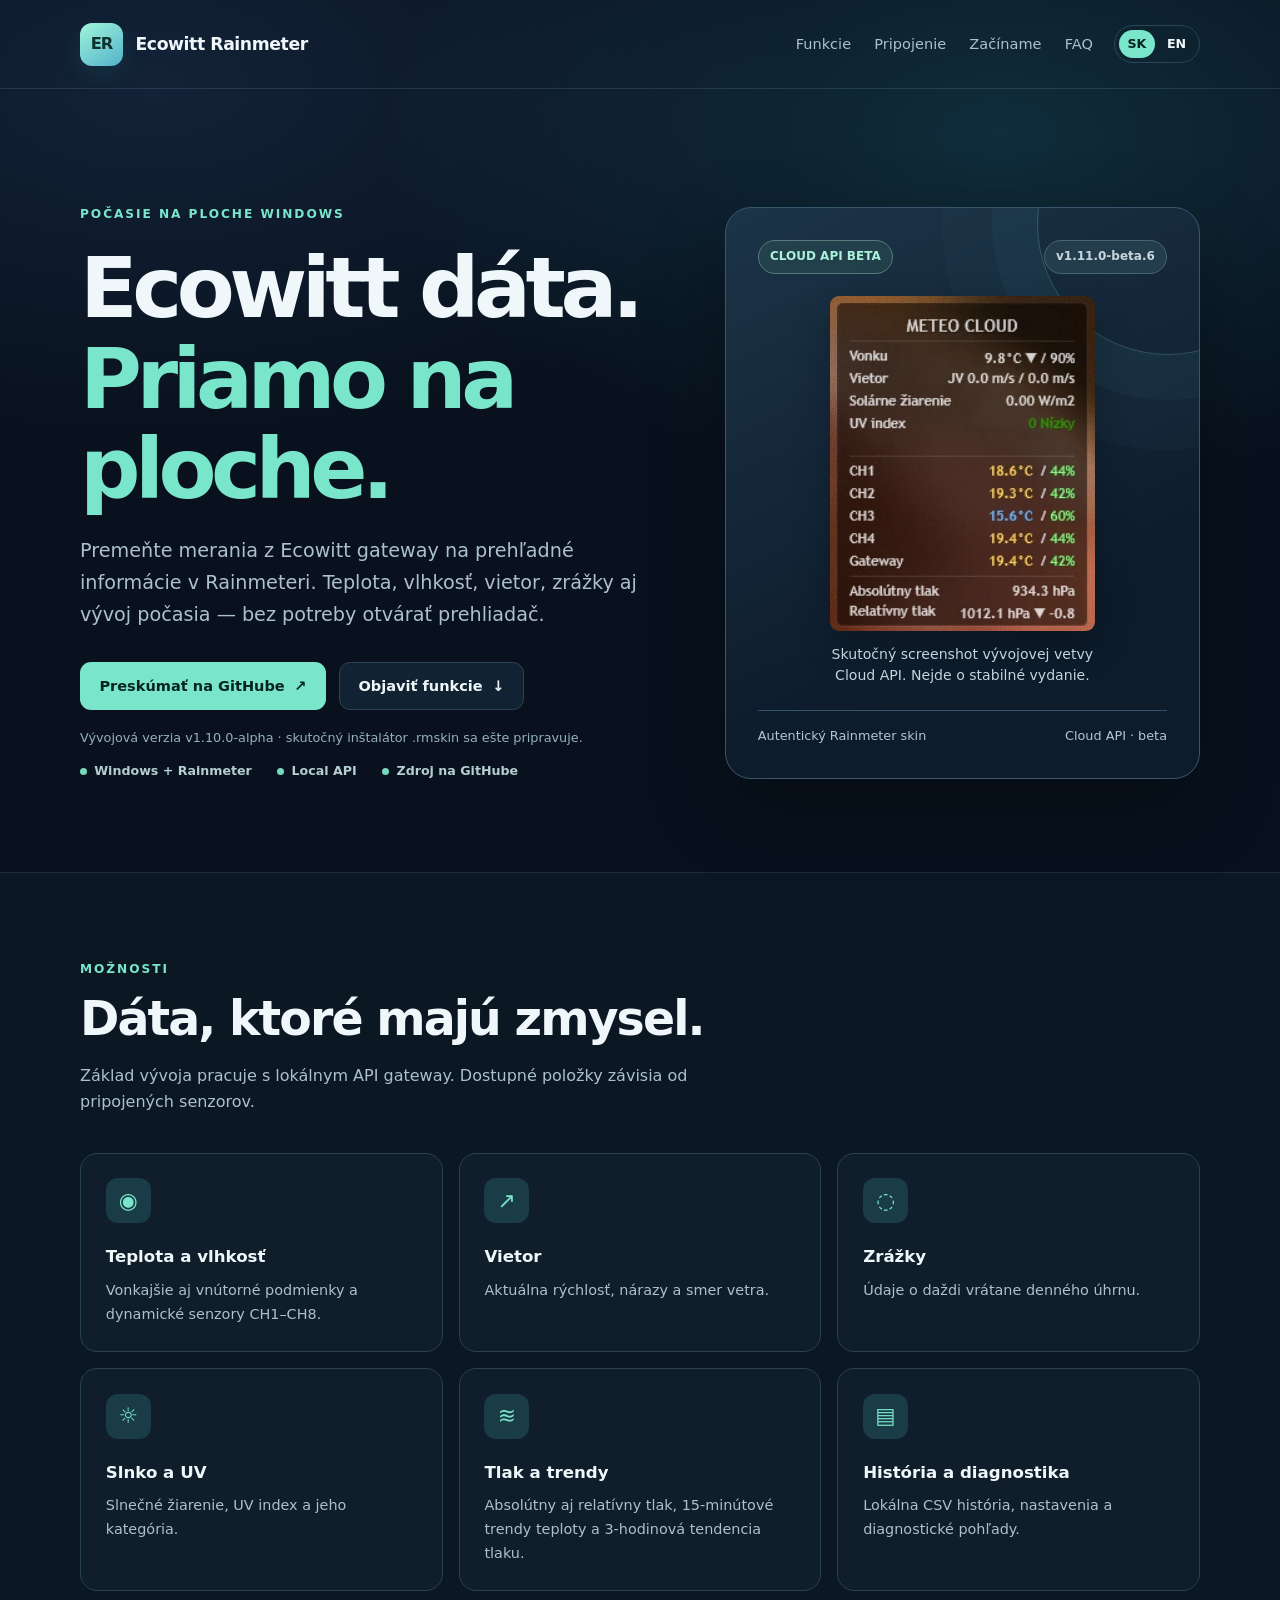
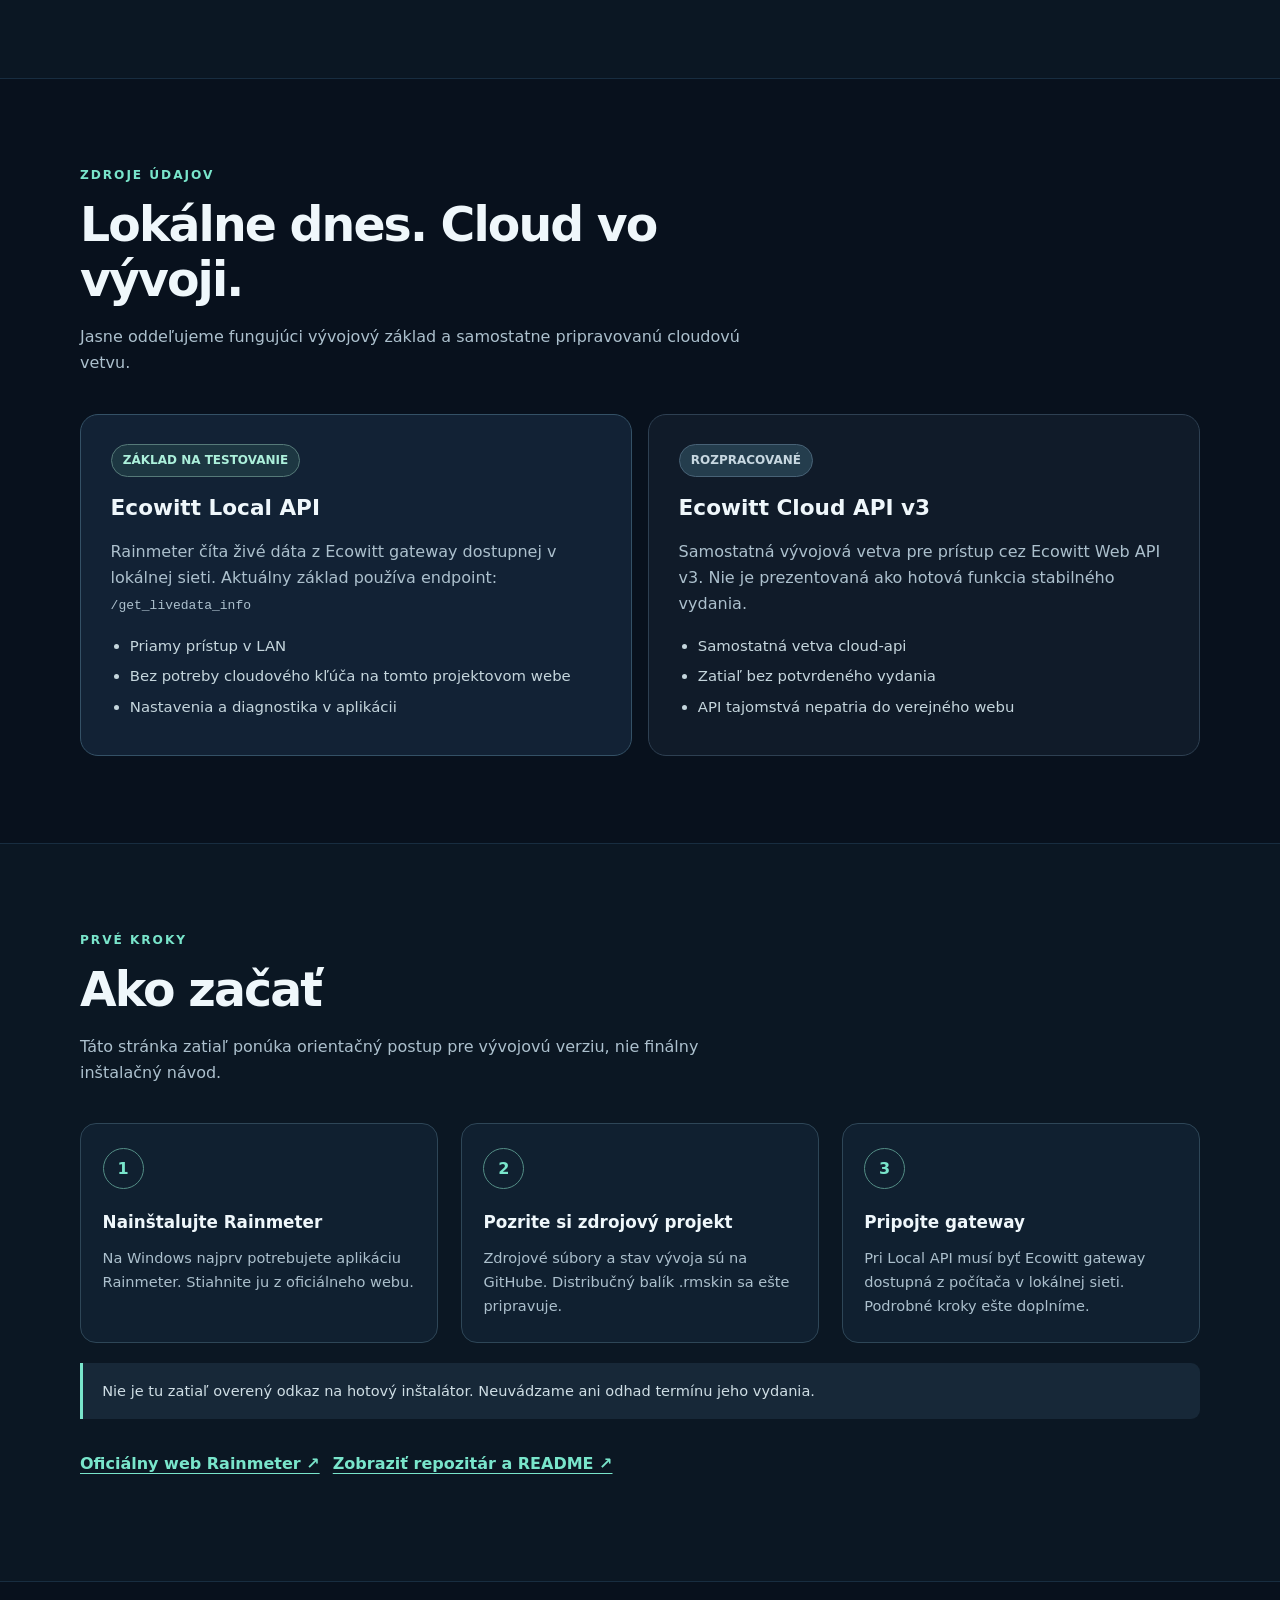
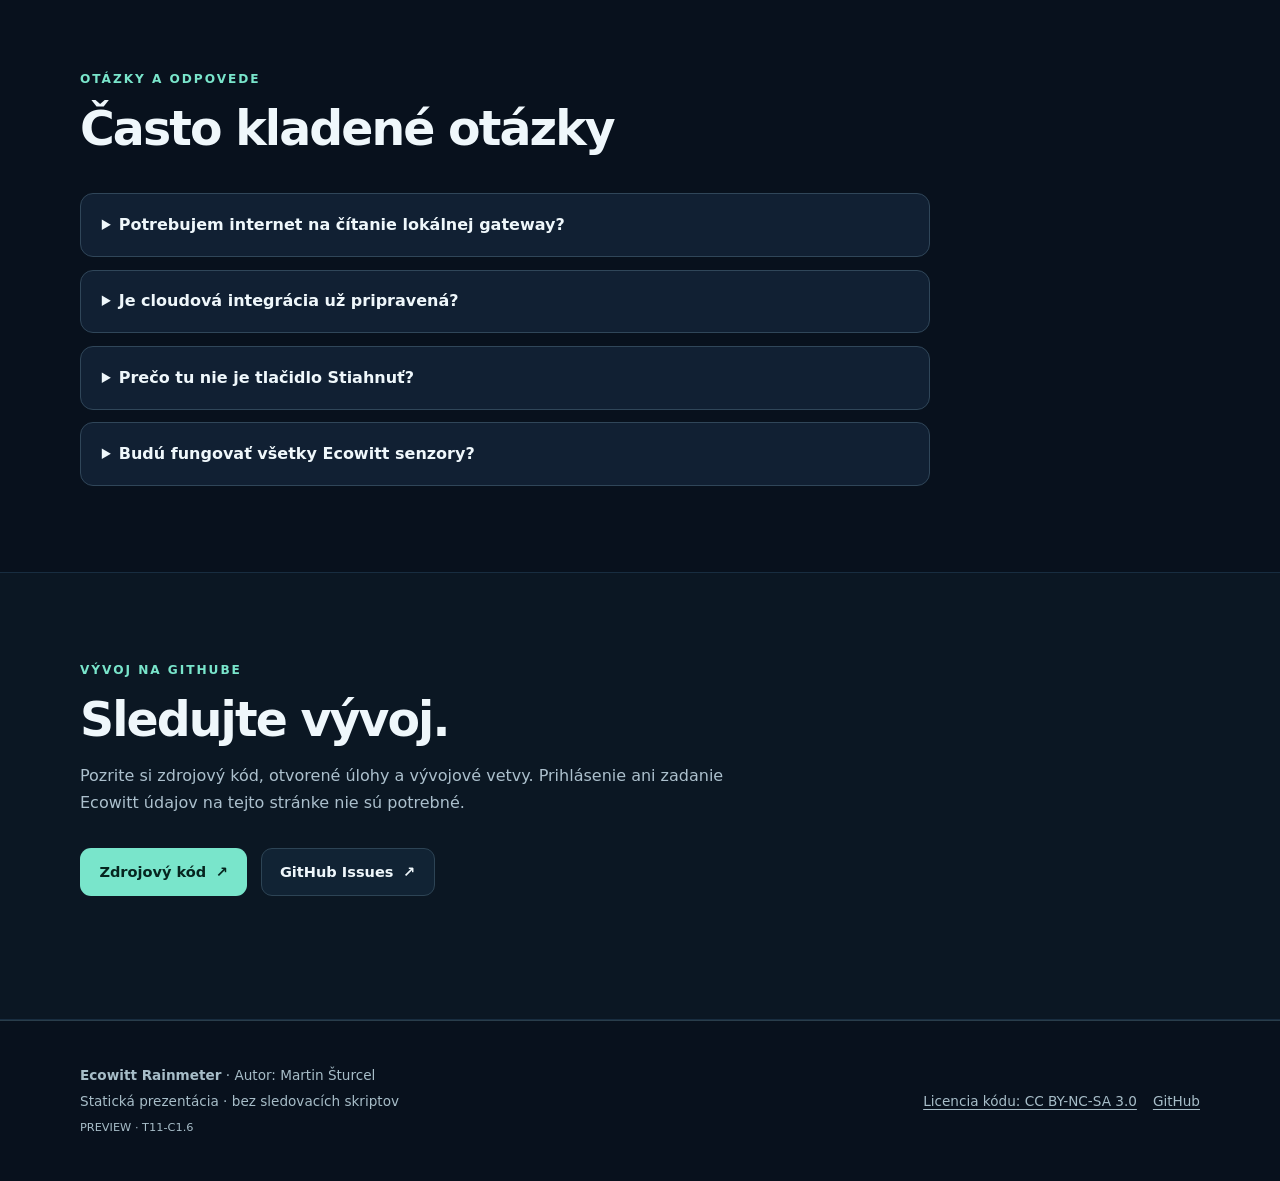
==== site/index.html @ ce08a0f2 "test(T11-C1.6): add removable preview-only footer marker (SK)" ====
<!doctype html>
<html lang="sk">
<head>
  <meta charset="utf-8">
  <meta name="viewport" content="width=device-width, initial-scale=1">
  <meta name="robots" content="noindex, nofollow">
  <meta name="theme-color" content="#08111d">
  <meta name="description" content="Ecowitt Rainmeter je vyvíjaný skin pre Windows Rainmeter zobrazujúci údaje z Ecowitt gateway cez lokálne API.">
  <title>Ecowitt Rainmeter – počasie priamo na ploche Windows</title>
  <link rel="stylesheet" href="assets/css/site.css?v=t11-b2">
  <link rel="alternate" hreflang="sk" href="./">
  <link rel="alternate" hreflang="en" href="./en/">
</head>
<body>
  <a class="skip-link" href="#main">Prejsť na obsah</a>
  <header class="site-header">
    <div class="container header-inner">
      <a class="brand" href="#top" aria-label="Ecowitt Rainmeter"><span class="brand-mark" aria-hidden="true">ER</span><span>Ecowitt Rainmeter</span></a>
      <nav class="site-nav" aria-label="Hlavná navigácia">
        <a href="#features">Funkcie</a>
        <a href="#sources">Pripojenie</a>
        <a href="#getting-started">Začíname</a>
        <a href="#faq">FAQ</a>
      </nav>
      <nav class="locale" aria-label="Jazyk">
        <a href="./" lang="sk" hreflang="sk" aria-current="page">SK</a>
        <a href="./en/" lang="en" hreflang="en">EN</a>
      </nav>
    </div>
  </header>
  <main id="main">
    <div class="container">
      <section class="hero" id="top" aria-labelledby="hero-title">
        <div>
          <div class="eyebrow">Počasie na ploche Windows</div>
          <h1 id="hero-title">Ecowitt dáta.<span>Priamo na ploche.</span></h1>
          <p class="lead">Premeňte merania z Ecowitt gateway na prehľadné informácie v Rainmeteri. Teplota, vlhkosť, vietor, zrážky aj vývoj počasia — bez potreby otvárať prehliadač.</p>
          <div class="hero-actions">
            <a class="btn btn-primary" href="https://github.com/mpca86/ecowitt-rainmeter" rel="noopener noreferrer">Preskúmať na GitHube <span aria-hidden="true">↗</span></a>
            <a class="btn btn-secondary" href="#features">Objaviť funkcie <span aria-hidden="true">↓</span></a>
          </div>
          <p class="hero-note">Vývojová verzia v1.10.0-alpha · skutočný inštalátor .rmskin sa ešte pripravuje.</p>
          <div class="quick-facts">
            <span><i class="fact-dot" aria-hidden="true"></i>Windows + Rainmeter</span>
            <span><i class="fact-dot" aria-hidden="true"></i>Local API</span>
            <span><i class="fact-dot" aria-hidden="true"></i>Zdroj na GitHube</span>
          </div>
        </div>
        <aside class="hero-panel" aria-label="Skutočná ukážka Ecowitt Cloud API beta">
          <div class="panel-top"><span class="pill">CLOUD API BETA</span><span class="pill pill-muted">v1.11.0-beta.6</span></div>
          <figure class="real-preview">
            <img class="real-preview-image" src="assets/ecowitt-meteo-cloud-screenshot.webp" width="265" height="335" alt="Skutočný panel METEO CLOUD v Rainmeteri: teplota, vlhkosť, vietor, UV index, senzory CH1 až CH4 a tlak." decoding="async" fetchpriority="high">
            <figcaption>Skutočný screenshot vývojovej vetvy Cloud API. Nejde o stabilné vydanie.</figcaption>
          </figure>
          <div class="panel-foot"><span>Autentický Rainmeter skin</span><span>Cloud API · beta</span></div>
        </aside>
      </section>
    </div>
    <section class="section section-alt" id="features" aria-labelledby="features-title">
      <div class="container">
        <div class="section-head">
          <div class="eyebrow">MOŽNOSTI</div>
          <h2 id="features-title">Dáta, ktoré majú zmysel.</h2>
          <p>Základ vývoja pracuje s lokálnym API gateway. Dostupné položky závisia od pripojených senzorov.</p>
        </div>
        <div class="feature-grid">
        <article class="feature-card"><span class="feature-icon" aria-hidden="true">◉</span><h3>Teplota a vlhkosť</h3><p>Vonkajšie aj vnútorné podmienky a dynamické senzory CH1–CH8.</p></article>
        <article class="feature-card"><span class="feature-icon" aria-hidden="true">↗</span><h3>Vietor</h3><p>Aktuálna rýchlosť, nárazy a smer vetra.</p></article>
        <article class="feature-card"><span class="feature-icon" aria-hidden="true">◌</span><h3>Zrážky</h3><p>Údaje o daždi vrátane denného úhrnu.</p></article>
        <article class="feature-card"><span class="feature-icon" aria-hidden="true">☼</span><h3>Slnko a UV</h3><p>Slnečné žiarenie, UV index a jeho kategória.</p></article>
        <article class="feature-card"><span class="feature-icon" aria-hidden="true">≋</span><h3>Tlak a trendy</h3><p>Absolútny aj relatívny tlak, 15-minútové trendy teploty a 3-hodinová tendencia tlaku.</p></article>
        <article class="feature-card"><span class="feature-icon" aria-hidden="true">▤</span><h3>História a diagnostika</h3><p>Lokálna CSV história, nastavenia a diagnostické pohľady.</p></article>
        </div>
      </div>
    </section>
    <section class="section" id="sources" aria-labelledby="sources-title">
      <div class="container">
        <div class="section-head">
          <div class="eyebrow">ZDROJE ÚDAJOV</div>
          <h2 id="sources-title">Lokálne dnes. Cloud vo vývoji.</h2>
          <p>Jasne oddeľujeme fungujúci vývojový základ a samostatne pripravovanú cloudovú vetvu.</p>
        </div>
        <div class="duo">
          <article class="info-card">
            <span class="pill">ZÁKLAD NA TESTOVANIE</span>
            <h3>Ecowitt Local API</h3>
            <p>Rainmeter číta živé dáta z Ecowitt gateway dostupnej v lokálnej sieti. Aktuálny základ používa endpoint: <code>/get_livedata_info</code></p>
            <ul><li>Priamy prístup v LAN</li><li>Bez potreby cloudového kľúča na tomto projektovom webe</li><li>Nastavenia a diagnostika v aplikácii</li></ul>
          </article>
          <article class="info-card info-card--muted">
            <span class="pill pill-muted">ROZPRACOVANÉ</span>
            <h3>Ecowitt Cloud API v3</h3>
            <p>Samostatná vývojová vetva pre prístup cez Ecowitt Web API v3. Nie je prezentovaná ako hotová funkcia stabilného vydania.</p>
            <ul><li>Samostatná vetva cloud-api</li><li>Zatiaľ bez potvrdeného vydania</li><li>API tajomstvá nepatria do verejného webu</li></ul>
          </article>
        </div>
      </div>
    </section>
    <section class="section section-alt" id="getting-started" aria-labelledby="started-title">
      <div class="container">
        <div class="section-head">
          <div class="eyebrow">PRVÉ KROKY</div>
          <h2 id="started-title">Ako začať</h2>
          <p>Táto stránka zatiaľ ponúka orientačný postup pre vývojovú verziu, nie finálny inštalačný návod.</p>
        </div>
        <div class="steps">
          <article class="step"><span class="step-num" aria-hidden="true">1</span><h3>Nainštalujte Rainmeter</h3><p>Na Windows najprv potrebujete aplikáciu Rainmeter. Stiahnite ju z oficiálneho webu.</p></article>
        <article class="step"><span class="step-num" aria-hidden="true">2</span><h3>Pozrite si zdrojový projekt</h3><p>Zdrojové súbory a stav vývoja sú na GitHube. Distribučný balík .rmskin sa ešte pripravuje.</p></article>
        <article class="step"><span class="step-num" aria-hidden="true">3</span><h3>Pripojte gateway</h3><p>Pri Local API musí byť Ecowitt gateway dostupná z počítača v lokálnej sieti. Podrobné kroky ešte doplníme.</p></article>
        </div>
        <p class="note">Nie je tu zatiaľ overený odkaz na hotový inštalátor. Neuvádzame ani odhad termínu jeho vydania.</p>
        <div class="hero-actions">
          <a class="doc-link" href="https://www.rainmeter.net/" rel="noopener noreferrer">Oficiálny web Rainmeter ↗</a>
          <a class="doc-link" href="https://github.com/mpca86/ecowitt-rainmeter#readme" rel="noopener noreferrer">Zobraziť repozitár a README ↗</a>
        </div>
      </div>
    </section>
    <section class="section" id="faq" aria-labelledby="faq-title">
      <div class="container">
        <div class="section-head">
          <div class="eyebrow">OTÁZKY A ODPOVEDE</div>
          <h2 id="faq-title">Často kladené otázky</h2>
        </div>
        <div class="faq">
          <details><summary>Potrebujem internet na čítanie lokálnej gateway?</summary><p>Lokálne API používa sieťové spojenie medzi Windows počítačom a gateway. Internetové pripojenie samo osebe nie je podmienkou pre komunikáciu v LAN.</p></details>
        <details><summary>Je cloudová integrácia už pripravená?</summary><p>Nie ako dokončené vydanie. Vyvíja sa samostatná vetva pre Ecowitt Web API v3.</p></details>
        <details><summary>Prečo tu nie je tlačidlo Stiahnuť?</summary><p>Projekt je v alpha fáze a inštalačný balík .rmskin je podľa aktuálnej dokumentácie v príprave. Nechceme odkazovať na neoverené vydanie.</p></details>
        <details><summary>Budú fungovať všetky Ecowitt senzory?</summary><p>Projekt obsahuje generický register senzorov a podporu kanálov CH1–CH8. Konkrétne dostupné údaje závisia od gateway, senzorov a stavu vývoja.</p></details>
        </div>
      </div>
    </section>
    <section class="section section-alt" aria-labelledby="follow-title">
      <div class="container">
        <div class="section-head">
          <div class="eyebrow">VÝVOJ NA GITHUBE</div>
          <h2 id="follow-title">Sledujte vývoj.</h2>
          <p>Pozrite si zdrojový kód, otvorené úlohy a vývojové vetvy. Prihlásenie ani zadanie Ecowitt údajov na tejto stránke nie sú potrebné.</p>
          <div class="hero-actions">
            <a class="btn btn-primary" href="https://github.com/mpca86/ecowitt-rainmeter" rel="noopener noreferrer">Zdrojový kód <span aria-hidden="true">↗</span></a>
            <a class="btn btn-secondary" href="https://github.com/mpca86/ecowitt-rainmeter/issues" rel="noopener noreferrer">GitHub Issues <span aria-hidden="true">↗</span></a>
          </div>
        </div>
      </div>
    </section>
  </main>
  <footer class="site-footer">
    <div class="container footer-inner">
      <div>
        <p><strong>Ecowitt Rainmeter</strong> · Autor: Martin Šturcel</p>
        <p>Statická prezentácia · bez sledovacích skriptov</p>
        <p><small>PREVIEW · T11-C1.6</small></p>
      </div>
      <div class="footer-links">
        <a href="https://github.com/mpca86/ecowitt-rainmeter/blob/main/LICENSE.md" rel="noopener noreferrer">Licencia kódu: CC BY-NC-SA 3.0</a>
        <a href="https://github.com/mpca86/ecowitt-rainmeter" rel="noopener noreferrer">GitHub</a>
      </div>
    </div>
  </footer>
</body>
</html>
---- site/assets/css/site.css ----
/* Ecowitt Rainmeter – public website MVP (SK/EN). No external fonts or dependencies. */
:root {
  color-scheme: dark;
  --page: #08111d;
  --panel: #101e2d;
  --panel-strong: #142637;
  --panel-lite: #0d1826;
  --line: #2d4455;
  --ink: #eff7fb;
  --muted: #acc0cd;
  --accent: #79e5cb;
  --accent-ink: #06251f;
  --highlight: #b5caf6;
  --radius: 20px;
  font-family: ui-sans-serif, system-ui, -apple-system, BlinkMacSystemFont, "Segoe UI", sans-serif;
  font-synthesis: none;
}
* { box-sizing: border-box; }
html { scroll-behavior: smooth; scroll-padding-top: 6rem; }
body { margin: 0; min-width: 320px; color: var(--ink); background: var(--page); line-height: 1.65; }
body::before { content: ""; position: absolute; inset: 0 0 auto; height: 700px; z-index: -1;
  background: radial-gradient(ellipse at 78% 19%, rgba(45,139,159,.23), transparent 44%),
              radial-gradient(ellipse at 12% 12%, rgba(59,95,149,.22), transparent 42%); pointer-events: none; }
a { color: inherit; }
a:focus-visible, button:focus-visible, summary:focus-visible {
  outline: 3px solid var(--accent); outline-offset: 4px;
}
a:hover { color: var(--accent); }
svg { display: block; }
.container { width: min(1120px, calc(100% - 2.5rem)); margin-inline: auto; }
.skip-link { position: absolute; top: -80px; left: 1rem; z-index: 40; background: var(--accent); color: var(--accent-ink); padding: .6rem 1rem; border-radius: 9px; }
.skip-link:focus { top: 1rem; }
.site-header { position: relative; border-bottom: 1px solid rgba(164,204,223,.14); }
.header-inner { display: flex; align-items: center; min-height: 88px; gap: 1rem; }
.brand { display: inline-flex; align-items: center; gap: .78rem; text-decoration: none; font-weight: 780; font-size: 1.08rem; letter-spacing: -.025em; white-space: nowrap; }
.brand-mark { display: grid; place-items: center; height: 43px; width: 43px; flex: none; color: #0d332e; background: linear-gradient(145deg, #a0f5d9, #52b2cc); border-radius: 12px; font-size: 1.02rem; box-shadow: 0 8px 25px rgba(38,183,173,.12); letter-spacing: -.06em; }
.site-nav { display: flex; align-items: center; gap: 1.45rem; margin-left: auto; font-size: .91rem; color: var(--muted); }
.site-nav a { text-decoration: none; transition: color .15s ease; }
.locale { display: inline-flex; align-items: center; border: 1px solid var(--line); border-radius: 999px; padding: 4px; gap: 3px; margin-left: .3rem; }
.locale a { text-decoration: none; font-size: .79rem; font-weight: 750; padding: .22rem .55rem; border-radius: 999px; }
.locale a[aria-current="page"] { background: var(--accent); color: var(--accent-ink); }
.hero { display: grid; grid-template-columns: 1.1fr .9fr; align-items: center; gap: clamp(1.8rem, 5vw, 5rem); padding-top: clamp(4.4rem, 9vw, 7.3rem); padding-bottom: clamp(4rem, 7vw, 6.5rem); }
.eyebrow { text-transform: uppercase; font-size: .76rem; letter-spacing: .16em; color: var(--accent); font-weight: 800; }
h1,h2,h3,p { margin-top: 0; }
h1 { font-size: clamp(2.8rem, 6.6vw, 5.45rem); line-height: 1.07; letter-spacing: -.065em; margin: 1.2rem 0 1.3rem; }
h1 span { color: var(--accent); display: block; }
.lead { font-size: clamp(1.05rem, 2vw, 1.2rem); color: var(--muted); max-width: 58ch; }
.hero-actions { display: flex; flex-wrap: wrap; gap: .82rem; margin: 2rem 0 1.1rem; }
.btn { display: inline-flex; align-items: center; justify-content: center; gap: .6rem; min-height: 47px; padding: .67rem 1.15rem; border-radius: 11px; font-size: .91rem; font-weight: 760; text-decoration: none; border: 1px solid transparent; }
.btn:hover { transform: translateY(-1px); }
.btn-primary { background: var(--accent); color: var(--accent-ink); }
.btn-primary:hover { background: #9cf4df; color: var(--accent-ink); }
.btn-secondary { border-color: var(--line); color: var(--ink); background: rgba(20,39,57,.78); }
.btn-secondary:hover { background: #193146; color: var(--ink); }
.hero-note { color: #95b1bd; font-size: .8rem; }
.hero-panel { position: relative; overflow: hidden; padding: 2rem; min-height: 366px; border: 1px solid #39576b; border-radius: 26px;
  background: linear-gradient(155deg, #1c3448, #0d1b2b 72%); box-shadow: 0 30px 80px rgba(0,0,0,.28); display: flex; flex-direction: column; justify-content: space-between; }
.hero-panel::after { content: ""; width: 260px; height: 260px; border: 1px solid rgba(133,236,216,.24); border-radius: 50%; position: absolute; right: -100px; top: -115px; box-shadow: 0 0 0 45px rgba(118,207,207,.035),0 0 0 95px rgba(118,207,207,.025); pointer-events: none; }
.panel-top { display: flex; gap: .5rem; flex-wrap: wrap; align-items: center; justify-content: space-between; z-index: 1; }
.pill { display: inline-block; padding: .36rem .7rem; border: 1px solid #567a79; background: rgba(49,94,91,.35); color: #acf0db; border-radius: 999px; font-size: .75rem; font-weight: 700; }
.pill-muted { color: #c7d7e0; background: #243d4d; border-color: #486276; }
.placeholder { display: grid; place-items: center; text-align: center; padding: 2.7rem .5rem 1.5rem; z-index: 1; }
.placeholder-symbol { width: 94px; height: 94px; display: grid; place-items: center; border: 1px solid #4b817f; border-radius: 24px; background: #1c3b46; color: var(--accent); font-size: 2.8rem; line-height: 1; margin-bottom: 1.2rem; }
.placeholder strong { font-size: 1.2rem; letter-spacing: -.02em; }
.placeholder p { font-size: .89rem; color: var(--muted); max-width: 31ch; margin: .55rem 0 0; }
/* Authentic Rainmeter screenshot: preserve aspect ratio and never upscale the source. */
.real-preview { display: flex; flex-direction: column; align-items: center; justify-content: center; gap: .8rem; margin: 1.4rem auto 1.5rem; width: 100%; position: relative; z-index: 1; }
.real-preview-image { display: block; width: min(265px, 100%); height: auto; aspect-ratio: 265 / 335; object-fit: contain; border-radius: 9px; box-shadow: 0 14px 34px rgba(0,0,0,.26); }
.real-preview figcaption { max-width: 33ch; margin: 0; color: #c3d5dc; text-align: center; font-size: .88rem; line-height: 1.5; }
.panel-foot { border-top: 1px solid #365269; padding-top: .85rem; color: #b1c7d2; font-size: .8rem; display: flex; justify-content: space-between; gap: .75rem; z-index: 1; }
.quick-facts { display: flex; flex-wrap: wrap; gap: 1rem 1.6rem; font-size: .79rem; font-weight: 650; color: #b4ced4; }
.fact-dot { display: inline-block; height: 7px; width: 7px; border-radius: 50%; background: #75dabb; margin-right: .45rem; }
.section { padding: 5.4rem 0; }
.section-alt { background: #0b1723; border-top: 1px solid #182d40; border-bottom: 1px solid #182d40; }
.section-head { max-width: 680px; margin-bottom: 2.3rem; }
.section h2 { font-size: clamp(2rem, 3.7vw, 3rem); line-height: 1.16; letter-spacing: -.04em; margin: .8rem 0 1rem; }
.section-head p { color: var(--muted); }
.feature-grid { display: grid; grid-template-columns: repeat(3,minmax(0,1fr)); gap: 1rem; }
.feature-card { padding: 1.55rem; border: 1px solid #294153; border-radius: 17px; background: #101e2b; }
.feature-icon { display: inline-grid; place-items: center; height: 45px; width: 45px; background: #1a3c46; color: var(--accent); border-radius: 12px; font-size: 1.36rem; margin-bottom: 1.25rem; }
.feature-card h3 { font-size: 1.04rem; margin-bottom: .5rem; }
.feature-card p { color: var(--muted); font-size: .9rem; margin-bottom: 0; }
.duo { display: grid; grid-template-columns: 1fr 1fr; gap: 1rem; }
.info-card { border: 1px solid #345166; border-radius: 18px; padding: 1.85rem; background: #122235; }
.info-card h3 { font-size: 1.35rem; margin: .8rem 0; }
.info-card p { color: var(--muted); }
.info-card ul { padding-left: 1.2rem; margin: .5rem 0 0; color: #c5d6dd; font-size: .93rem; }
.info-card li { margin-bottom: .38rem; }
.info-card--muted { background: #101b29; border-color: #2e4052; }
.steps { display: grid; grid-template-columns: repeat(3,minmax(0,1fr)); gap: 1.4rem; counter-reset: steps; }
.step { position: relative; padding: 1.5rem 1.35rem; background: #102030; border: 1px solid #2e4657; border-radius: 16px; }
.step-num { display: grid; place-items: center; width: 41px; height: 41px; border: 1px solid #548e86; border-radius: 50%; color: var(--accent); font-weight: 800; margin-bottom: 1.25rem; }
.step h3 { font-size: 1.05rem; margin-bottom: .55rem; }
.step p { font-size: .91rem; color: var(--muted); margin-bottom: 0; }
.note { margin-top: 1.25rem; padding: 1rem 1.2rem; background: #172838; border-left: 3px solid var(--accent); border-radius: 0 9px 9px 0; color: #cfdee5; font-size: .91rem; }
.doc-link { display: inline-flex; align-items: center; text-underline-offset: 4px; font-weight: 750; color: var(--accent); }
.faq { display: grid; gap: .8rem; max-width: 850px; }
.faq details { border: 1px solid #304659; padding: 1.1rem 1.3rem; border-radius: 13px; background: #112033; }
.faq summary { cursor: pointer; font-weight: 700; padding-right: 1rem; }
.faq details p { margin: .85rem 0 0; color: var(--muted); }
.site-footer { padding: 2.5rem 0; border-top: 1px solid #293d4b; color: #a7bdc8; font-size: .85rem; }
.footer-inner { display: flex; flex-wrap: wrap; justify-content: space-between; gap: 1.5rem; align-items: center; }
.footer-inner p { margin: .2rem 0; }
.footer-links { display: flex; flex-wrap: wrap; gap: 1rem; }
.footer-links a { text-underline-offset: 3px; }
/* T11-B1: touch-friendly navigation and readable typography on narrow screens.
   Keep desktop styling intact; use a two-column mobile navigation without JS. */
@media (max-width: 900px) {
  .header-inner { flex-wrap: wrap; padding: 1rem 0; }
  .site-nav { order: 3; margin-left: 0; width: 100%; flex-wrap: wrap; gap: .65rem 1rem; }
  .site-nav a { display: inline-flex; align-items: center; min-height: 44px; padding: .5rem .25rem; }
  .locale { margin-left: auto; }
  .locale a { display: inline-flex; align-items: center; justify-content: center; min-height: 44px; min-width: 44px; padding: .3rem; font-size: .88rem; }
  .hero { grid-template-columns: 1fr; }
  .hero-panel { min-height: 315px; }
  .feature-grid { grid-template-columns: repeat(2,minmax(0,1fr)); }
}
@media (max-width: 600px) {
  .container { width: min(100% - 2rem, 1120px); }
  .header-inner { display: grid; grid-template-columns: minmax(0,1fr) auto; gap: .75rem; padding: .85rem 0; }
  .brand { min-width: 0; font-size: clamp(.94rem, 3.4vw, 1.05rem); gap: .5rem; }
  .brand-mark { width: 44px; height: 44px; }
  .locale { margin: 0; justify-self: end; }
  .site-nav {
    grid-column: 1 / -1;
    display: grid;
    grid-template-columns: repeat(2,minmax(0,1fr));
    gap: .5rem;
    margin: 0;
    width: 100%;
    font-size: .96rem;
  }
  .site-nav a {
    display: flex;
    align-items: center;
    justify-content: center;
    min-width: 0;
    min-height: 46px;
    padding: .6rem .45rem;
    border: 1px solid var(--line);
    border-radius: 10px;
    background: #102033;
    text-align: center;
    line-height: 1.25;
  }
  .site-nav a:hover { background: #1b3547; }
  .hero { padding-top: 3.2rem; padding-bottom: 3.7rem; }
  .hero-panel { padding: 1.4rem; }
  .hero-note { font-size: .92rem; line-height: 1.55; }
  .lead { font-size: 1.08rem; }
  .eyebrow { font-size: .82rem; letter-spacing: .12em; }
  .pill { font-size: .82rem; }
  .quick-facts { font-size: .9rem; gap: .7rem 1rem; }
  .placeholder p, .feature-card p, .info-card p, .info-card ul,
  .step p, .section-head p, .note, .faq details p { font-size: 1rem; line-height: 1.65; }
  .feature-card h3, .step h3 { font-size: 1.1rem; }
  .panel-foot { font-size: .88rem; flex-wrap: wrap; }
  .section { padding: 3.9rem 0; }
  .section-head { margin-bottom: 1.75rem; }
  .feature-grid,.duo,.steps { grid-template-columns: minmax(0,1fr); }
  .feature-card, .info-card, .step { padding: 1.45rem; }
  .hero-actions .btn { min-height: 50px; padding: .75rem 1rem; font-size: 1rem; }
  .doc-link { min-height: 44px; font-size: .96rem; }
  .faq summary { font-size: 1rem; line-height: 1.5; }
  .site-footer { font-size: .94rem; }
  .footer-inner { align-items: flex-start; flex-direction: column; }
  .footer-links a { display: inline-flex; align-items: center; min-height: 44px; }
}
@media (max-width: 380px) {
  /* Let the brand use two lines instead of overflowing beside the locale switch. */
  .brand { white-space: normal; line-height: 1.2; }
  .hero-actions .btn { flex: 1 1 100%; }
}
@media (prefers-reduced-motion: reduce) {
  html { scroll-behavior: auto; }
  .btn:hover { transform: none; }
}
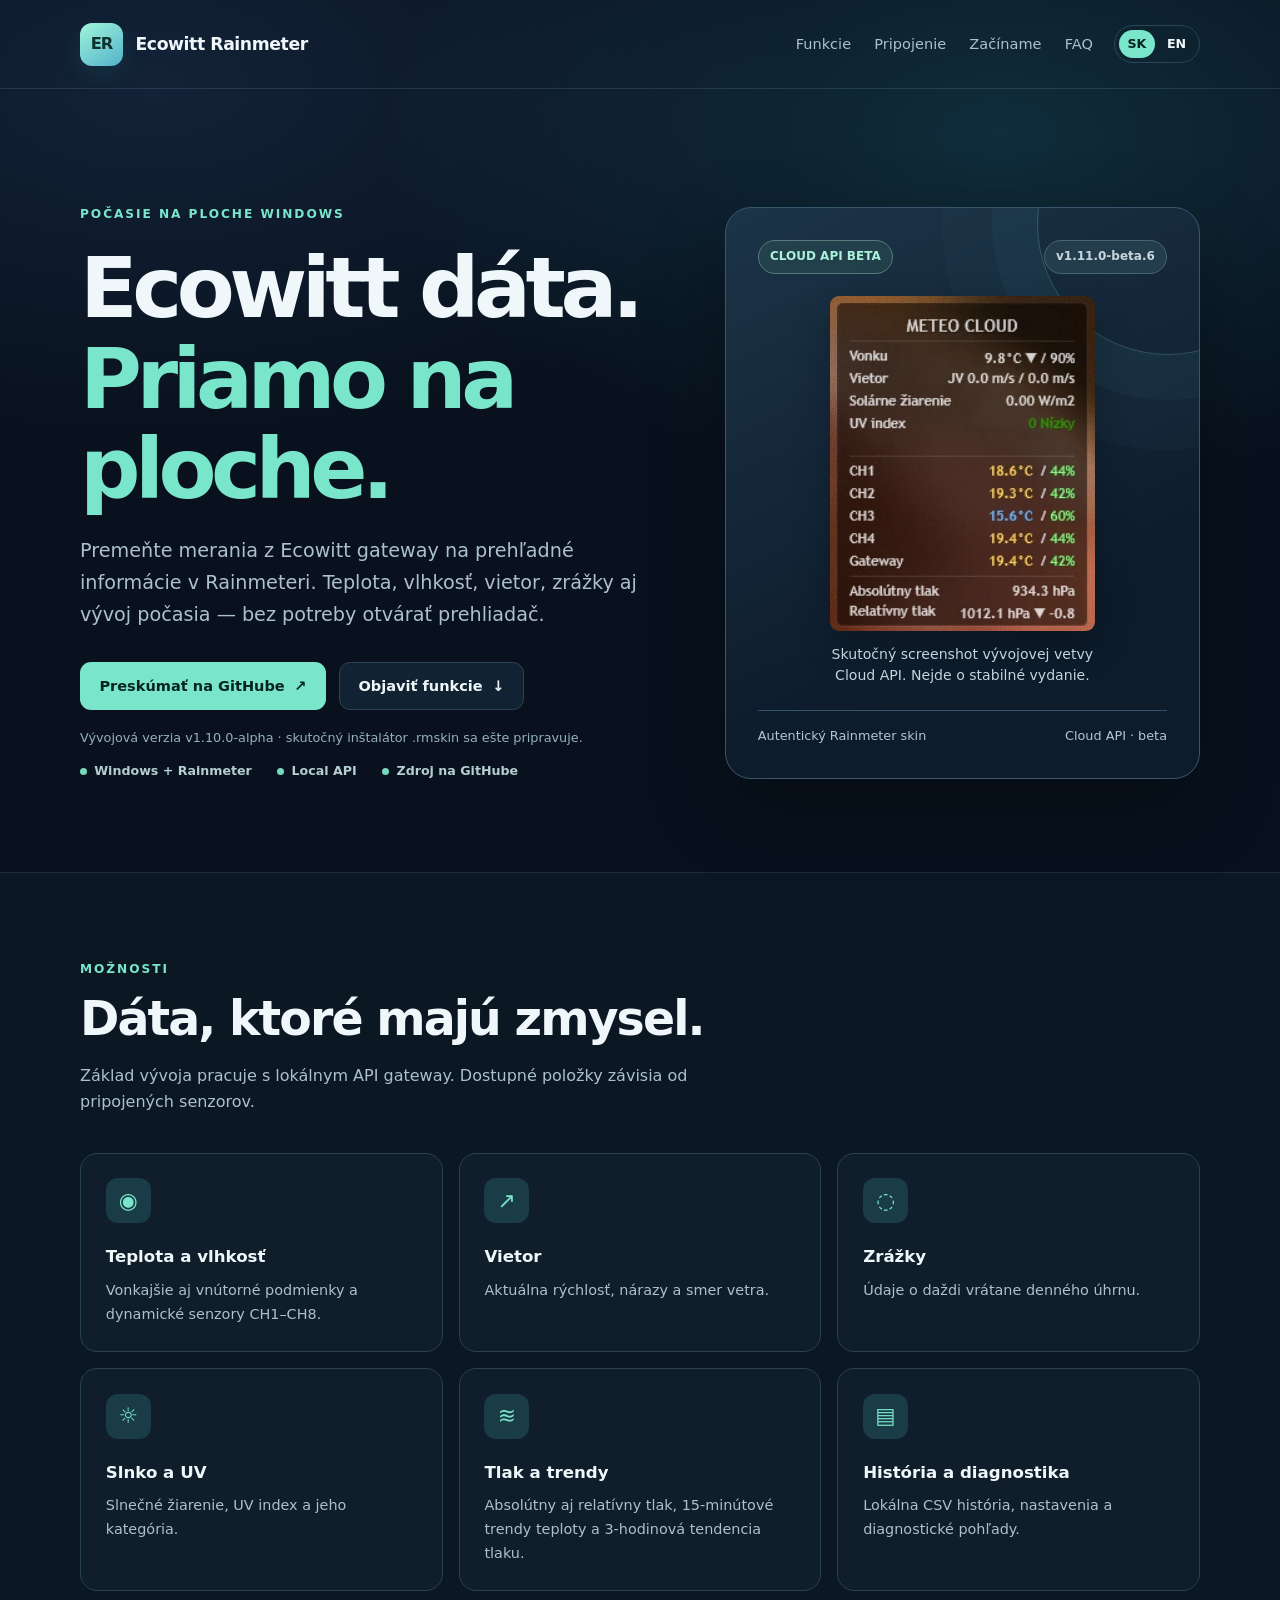
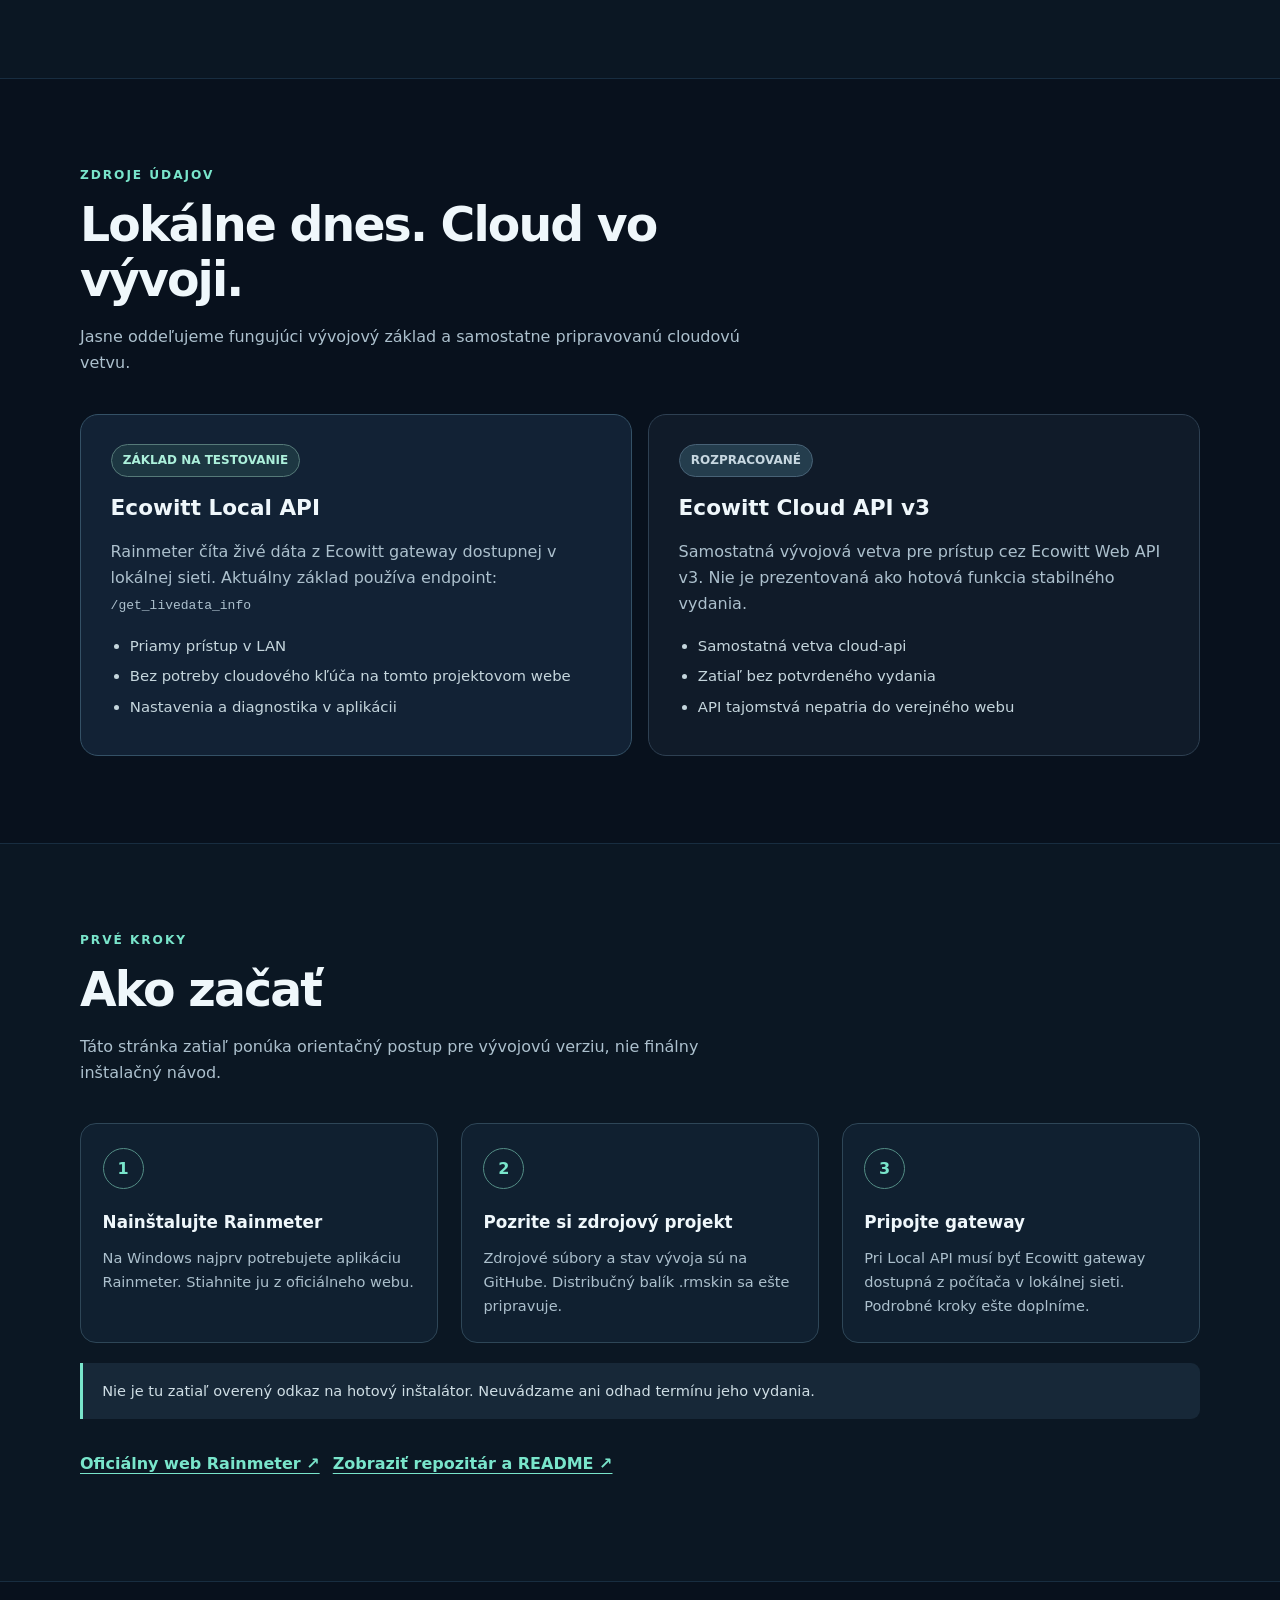
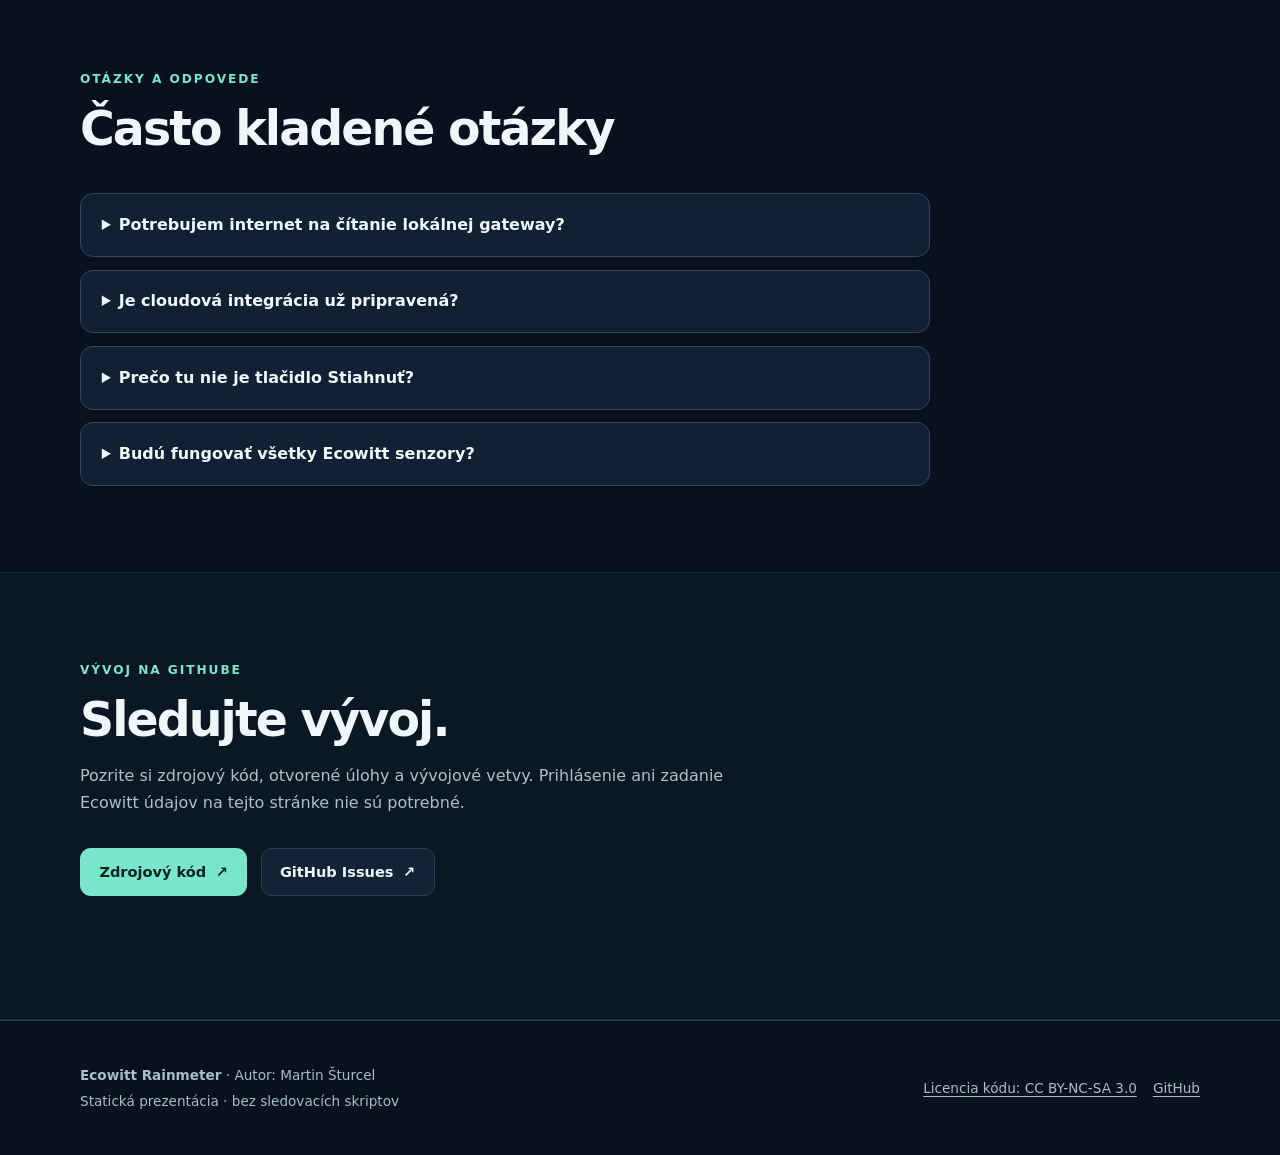
==== commit 6a5a24d6: "test(T11-C1.6): remove temporary preview footer marker (SK)" ====
--- a/site/index.html
+++ b/site/index.html
@@ -148,7 +148,6 @@
       <div>
         <p><strong>Ecowitt Rainmeter</strong> · Autor: Martin Šturcel</p>
         <p>Statická prezentácia · bez sledovacích skriptov</p>
-        <p><small>PREVIEW · T11-C1.6</small></p>
       </div>
       <div class="footer-links">
         <a href="https://github.com/mpca86/ecowitt-rainmeter/blob/main/LICENSE.md" rel="noopener noreferrer">Licencia kódu: CC BY-NC-SA 3.0</a>
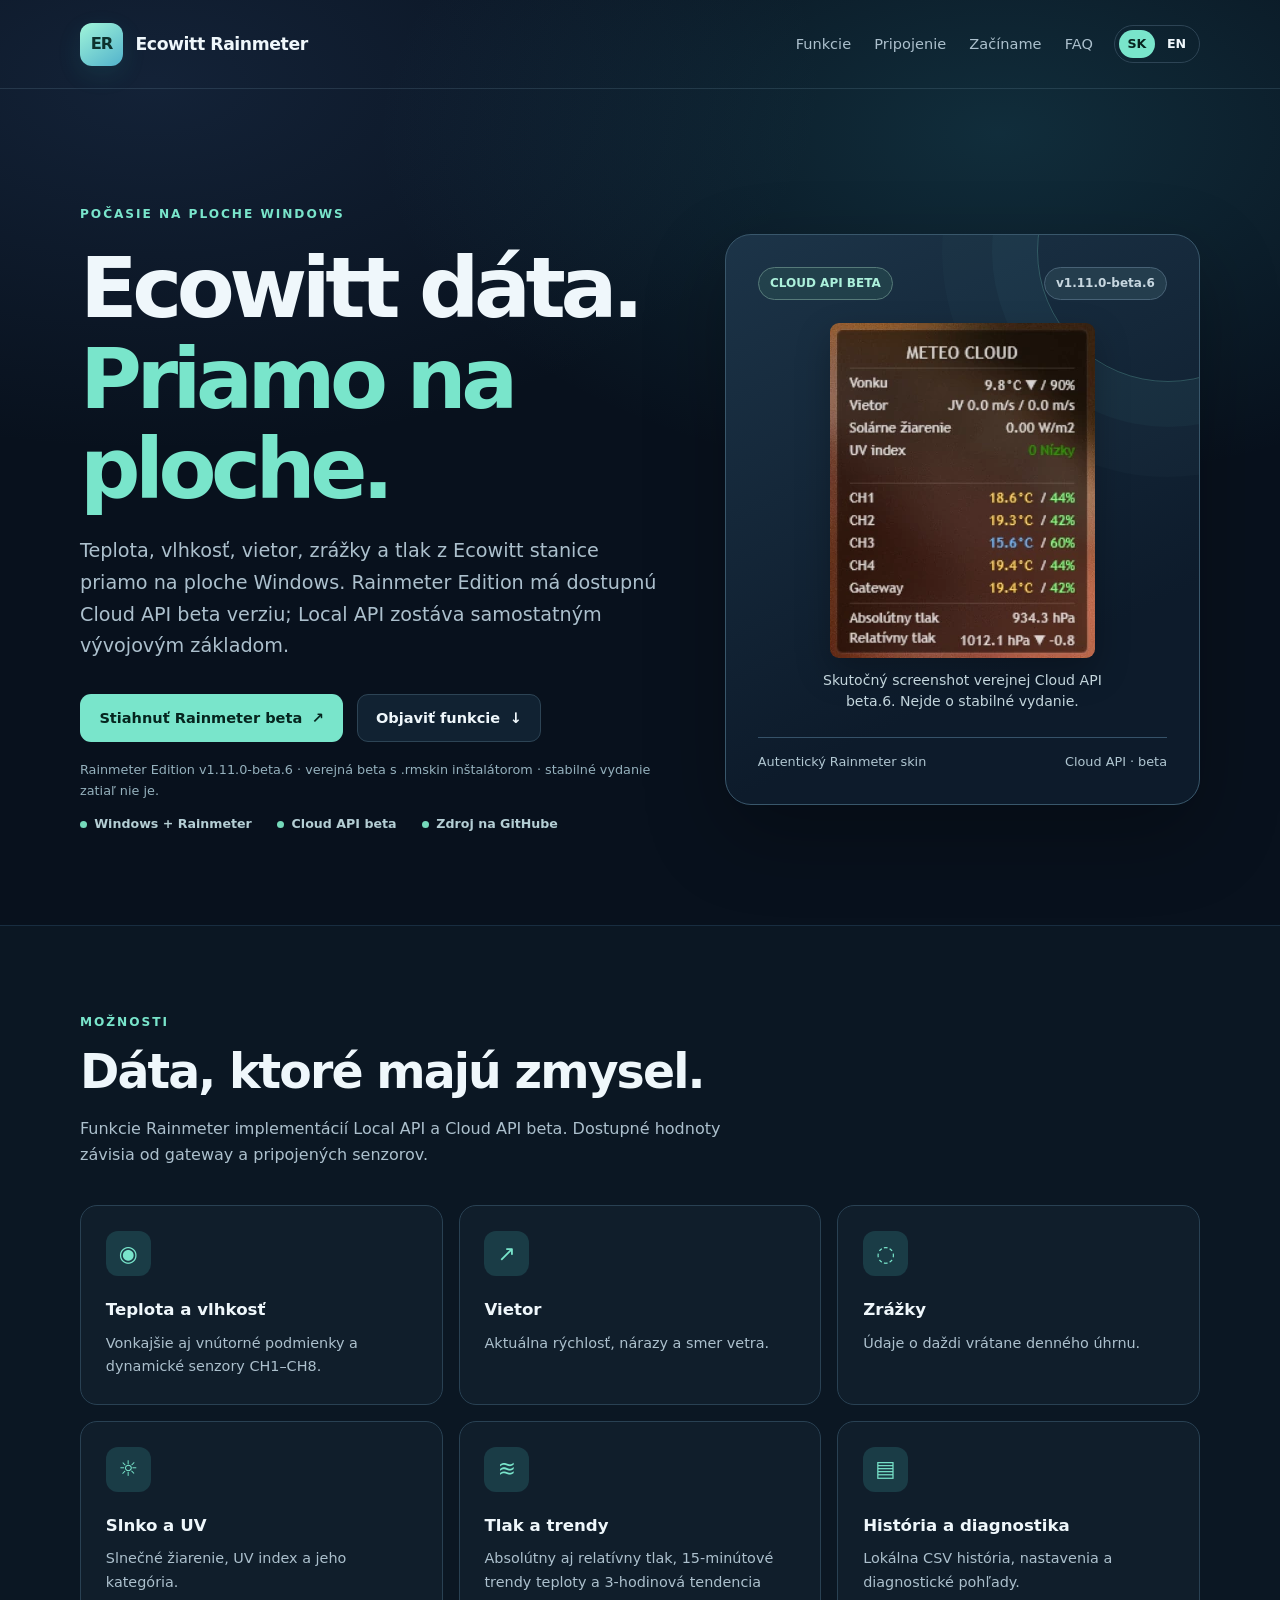
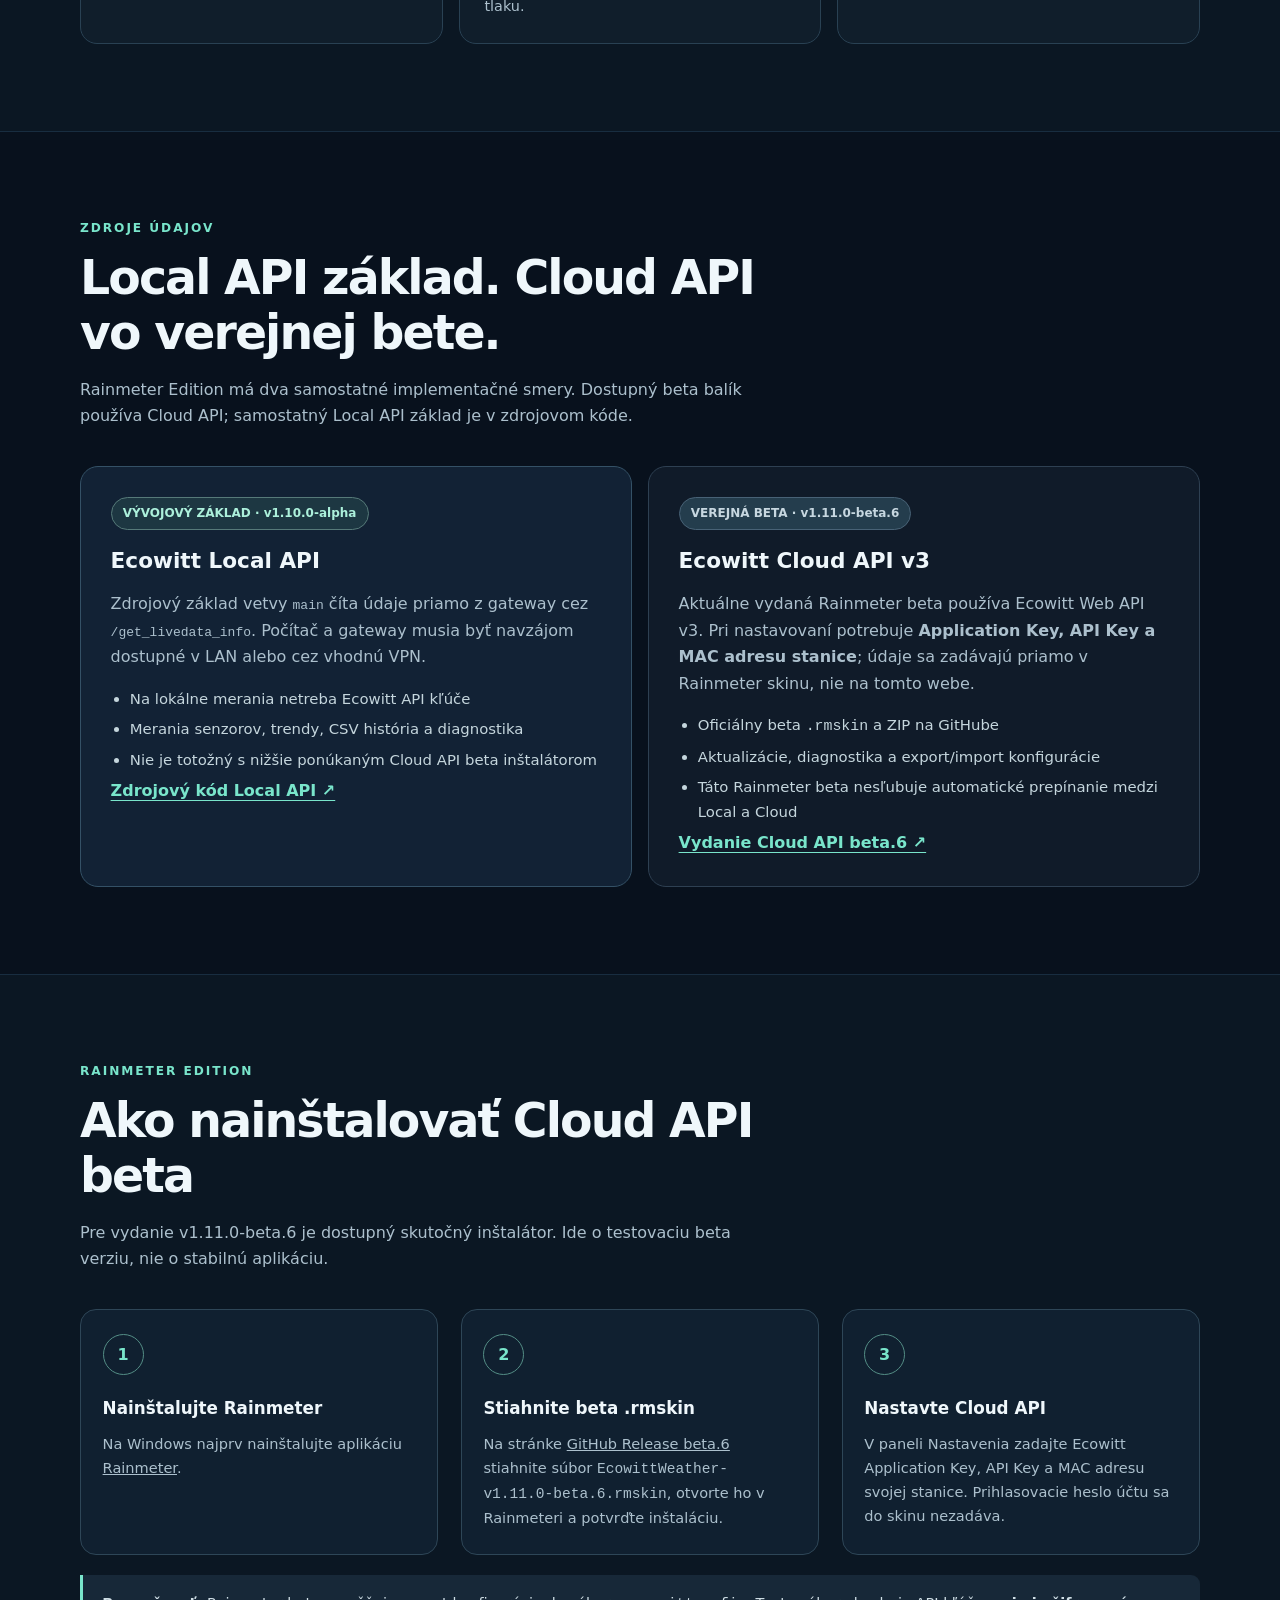
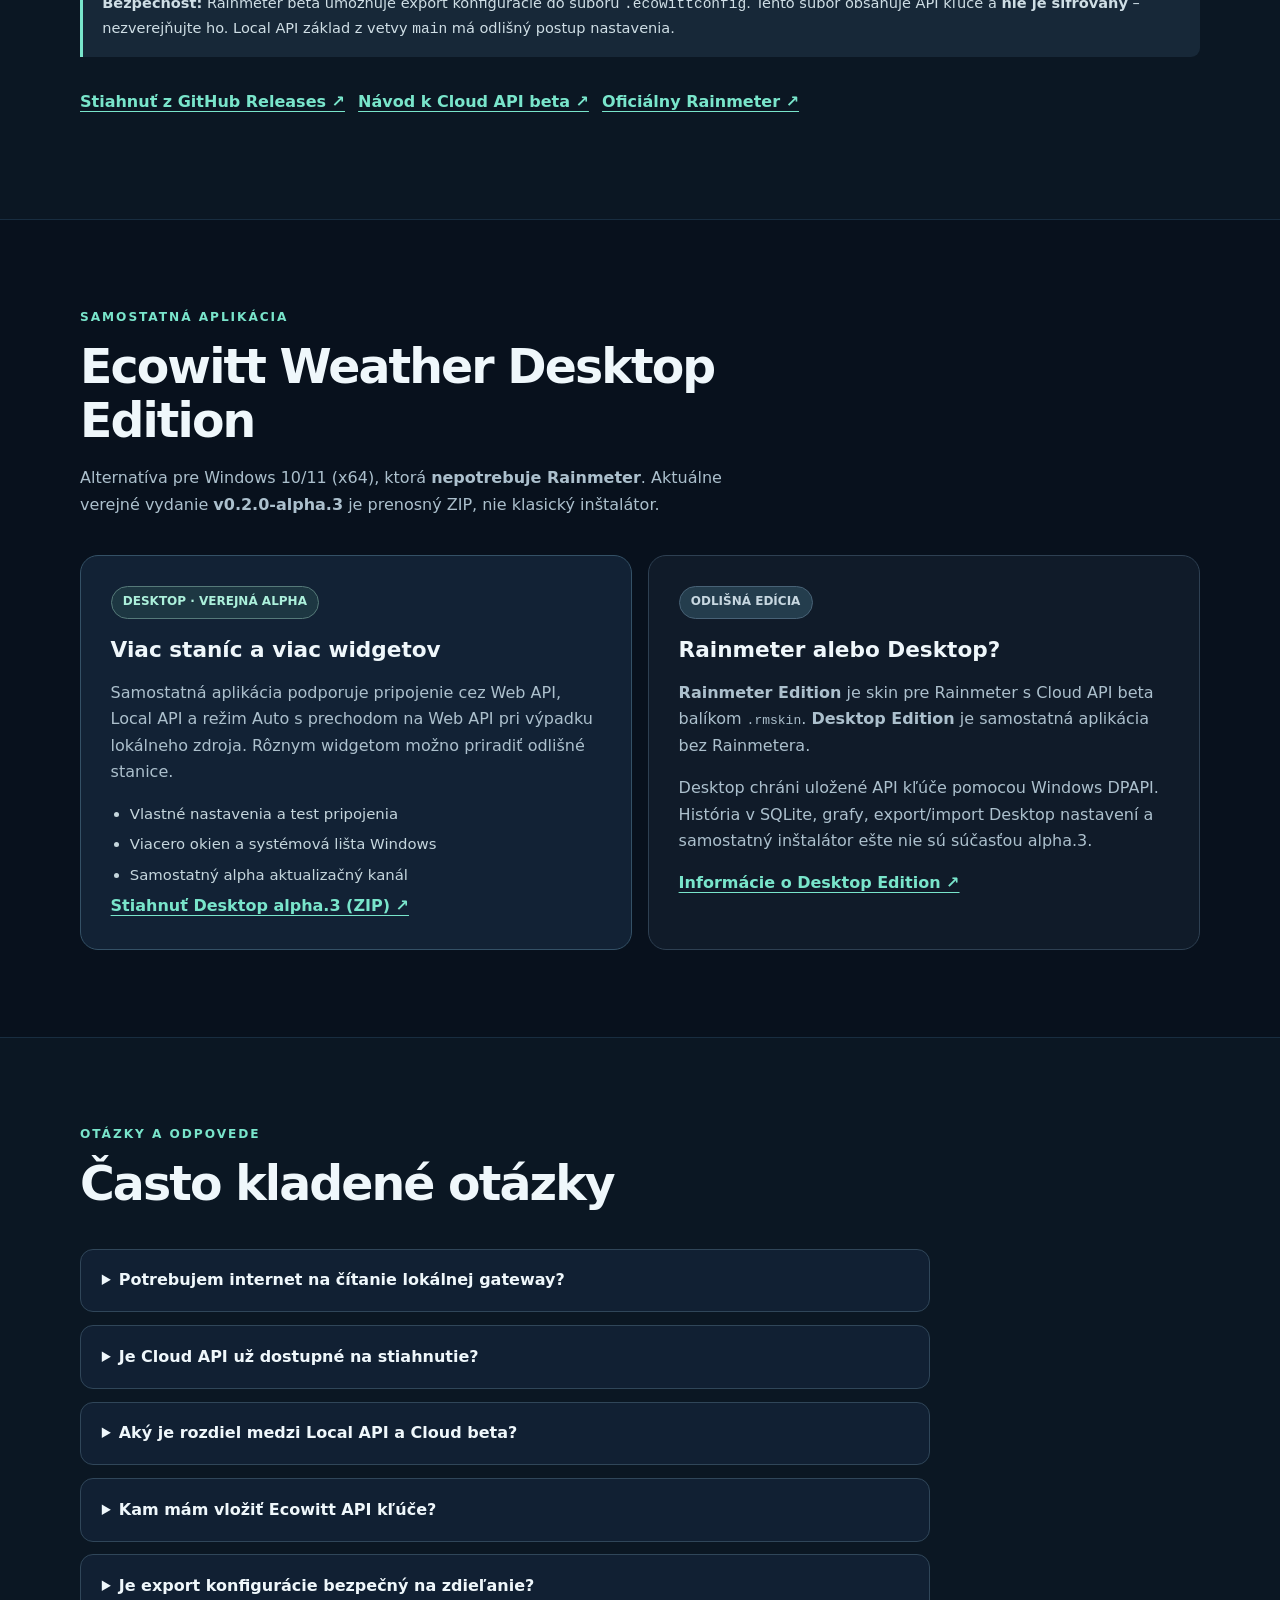
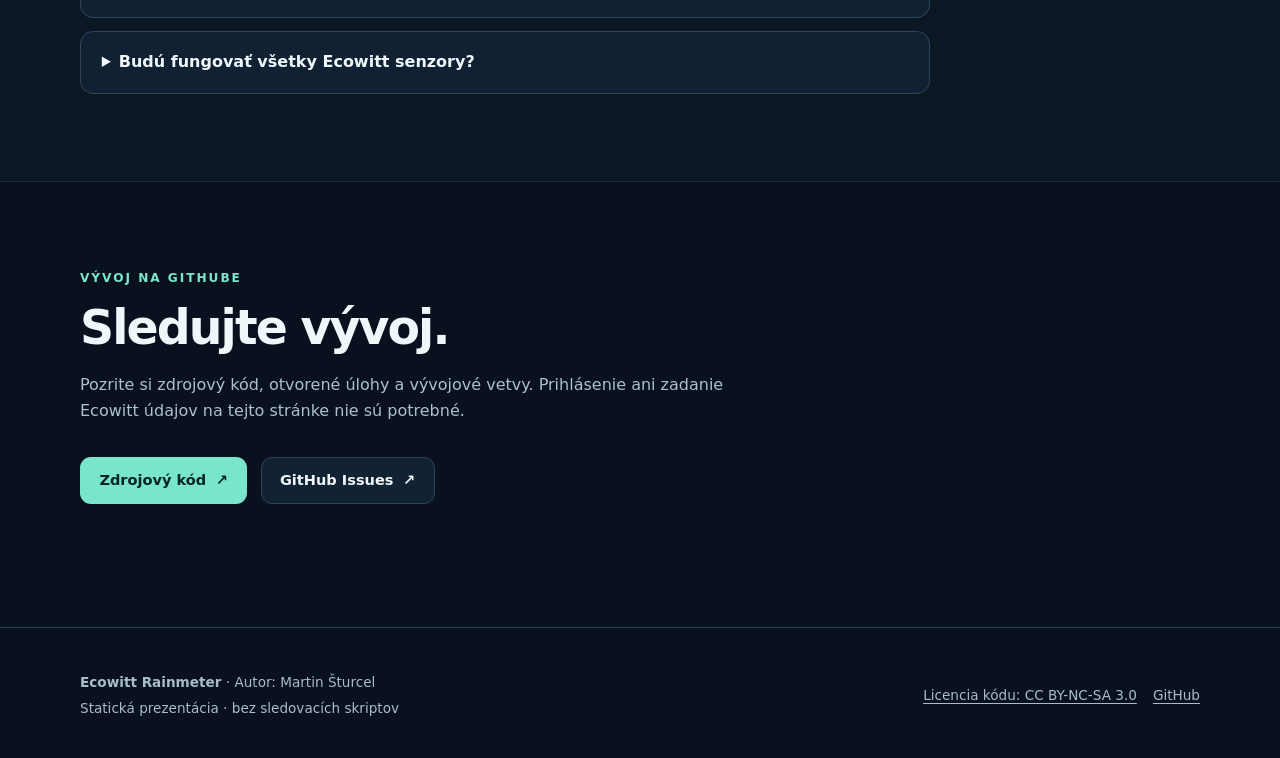
==== commit 214ce0d4: "feat(T11-D1): update SK website for verified beta releases and Desktop edition" ====
--- a/site/index.html
+++ b/site/index.html
@@ -5,7 +5,7 @@
   <meta name="viewport" content="width=device-width, initial-scale=1">
   <meta name="robots" content="noindex, nofollow">
   <meta name="theme-color" content="#08111d">
-  <meta name="description" content="Ecowitt Rainmeter je vyvíjaný skin pre Windows Rainmeter zobrazujúci údaje z Ecowitt gateway cez lokálne API.">
+  <meta name="description" content="Ecowitt Rainmeter pre Windows: verejná Cloud API beta v1.11.0-beta.6 s .rmskin balíkom, samostatný Local API základ a Desktop Edition bez Rainmetera.">
   <title>Ecowitt Rainmeter – počasie priamo na ploche Windows</title>
   <link rel="stylesheet" href="assets/css/site.css?v=t11-b2">
   <link rel="alternate" hreflang="sk" href="./">
@@ -34,15 +34,15 @@
         <div>
           <div class="eyebrow">Počasie na ploche Windows</div>
           <h1 id="hero-title">Ecowitt dáta.<span>Priamo na ploche.</span></h1>
-          <p class="lead">Premeňte merania z Ecowitt gateway na prehľadné informácie v Rainmeteri. Teplota, vlhkosť, vietor, zrážky aj vývoj počasia — bez potreby otvárať prehliadač.</p>
+          <p class="lead">Teplota, vlhkosť, vietor, zrážky a tlak z Ecowitt stanice priamo na ploche Windows. Rainmeter Edition má dostupnú Cloud API beta verziu; Local API zostáva samostatným vývojovým základom.</p>
           <div class="hero-actions">
-            <a class="btn btn-primary" href="https://github.com/mpca86/ecowitt-rainmeter" rel="noopener noreferrer">Preskúmať na GitHube <span aria-hidden="true">↗</span></a>
+            <a class="btn btn-primary" href="https://github.com/mpca86/ecowitt-rainmeter/releases/tag/v1.11.0-beta.6" rel="noopener noreferrer">Stiahnuť Rainmeter beta <span aria-hidden="true">↗</span></a>
             <a class="btn btn-secondary" href="#features">Objaviť funkcie <span aria-hidden="true">↓</span></a>
           </div>
-          <p class="hero-note">Vývojová verzia v1.10.0-alpha · skutočný inštalátor .rmskin sa ešte pripravuje.</p>
+          <p class="hero-note">Rainmeter Edition v1.11.0-beta.6 · verejná beta s .rmskin inštalátorom · stabilné vydanie zatiaľ nie je.</p>
           <div class="quick-facts">
             <span><i class="fact-dot" aria-hidden="true"></i>Windows + Rainmeter</span>
-            <span><i class="fact-dot" aria-hidden="true"></i>Local API</span>
+            <span><i class="fact-dot" aria-hidden="true"></i>Cloud API beta</span>
             <span><i class="fact-dot" aria-hidden="true"></i>Zdroj na GitHube</span>
           </div>
         </div>
@@ -50,7 +50,7 @@
           <div class="panel-top"><span class="pill">CLOUD API BETA</span><span class="pill pill-muted">v1.11.0-beta.6</span></div>
           <figure class="real-preview">
             <img class="real-preview-image" src="assets/ecowitt-meteo-cloud-screenshot.webp" width="265" height="335" alt="Skutočný panel METEO CLOUD v Rainmeteri: teplota, vlhkosť, vietor, UV index, senzory CH1 až CH4 a tlak." decoding="async" fetchpriority="high">
-            <figcaption>Skutočný screenshot vývojovej vetvy Cloud API. Nejde o stabilné vydanie.</figcaption>
+            <figcaption>Skutočný screenshot verejnej Cloud API beta.6. Nejde o stabilné vydanie.</figcaption>
           </figure>
           <div class="panel-foot"><span>Autentický Rainmeter skin</span><span>Cloud API · beta</span></div>
         </aside>
@@ -61,7 +61,7 @@
         <div class="section-head">
           <div class="eyebrow">MOŽNOSTI</div>
           <h2 id="features-title">Dáta, ktoré majú zmysel.</h2>
-          <p>Základ vývoja pracuje s lokálnym API gateway. Dostupné položky závisia od pripojených senzorov.</p>
+          <p>Funkcie Rainmeter implementácií Local API a Cloud API beta. Dostupné hodnoty závisia od gateway a pripojených senzorov.</p>
         </div>
         <div class="feature-grid">
         <article class="feature-card"><span class="feature-icon" aria-hidden="true">◉</span><h3>Teplota a vlhkosť</h3><p>Vonkajšie aj vnútorné podmienky a dynamické senzory CH1–CH8.</p></article>
@@ -77,21 +77,23 @@
       <div class="container">
         <div class="section-head">
           <div class="eyebrow">ZDROJE ÚDAJOV</div>
-          <h2 id="sources-title">Lokálne dnes. Cloud vo vývoji.</h2>
-          <p>Jasne oddeľujeme fungujúci vývojový základ a samostatne pripravovanú cloudovú vetvu.</p>
+          <h2 id="sources-title">Local API základ. Cloud API vo verejnej bete.</h2>
+          <p>Rainmeter Edition má dva samostatné implementačné smery. Dostupný beta balík používa Cloud API; samostatný Local API základ je v zdrojovom kóde.</p>
         </div>
         <div class="duo">
           <article class="info-card">
-            <span class="pill">ZÁKLAD NA TESTOVANIE</span>
+            <span class="pill">VÝVOJOVÝ ZÁKLAD · v1.10.0-alpha</span>
             <h3>Ecowitt Local API</h3>
-            <p>Rainmeter číta živé dáta z Ecowitt gateway dostupnej v lokálnej sieti. Aktuálny základ používa endpoint: <code>/get_livedata_info</code></p>
-            <ul><li>Priamy prístup v LAN</li><li>Bez potreby cloudového kľúča na tomto projektovom webe</li><li>Nastavenia a diagnostika v aplikácii</li></ul>
+            <p>Zdrojový základ vetvy <code>main</code> číta údaje priamo z gateway cez <code>/get_livedata_info</code>. Počítač a gateway musia byť navzájom dostupné v LAN alebo cez vhodnú VPN.</p>
+            <ul><li>Na lokálne merania netreba Ecowitt API kľúče</li><li>Merania senzorov, trendy, CSV história a diagnostika</li><li>Nie je totožný s nižšie ponúkaným Cloud API beta inštalátorom</li></ul>
+            <a class="doc-link" href="https://github.com/mpca86/ecowitt-rainmeter/tree/main/src/EcowittWeather" rel="noopener noreferrer">Zdrojový kód Local API ↗</a>
           </article>
           <article class="info-card info-card--muted">
-            <span class="pill pill-muted">ROZPRACOVANÉ</span>
+            <span class="pill pill-muted">VEREJNÁ BETA · v1.11.0-beta.6</span>
             <h3>Ecowitt Cloud API v3</h3>
-            <p>Samostatná vývojová vetva pre prístup cez Ecowitt Web API v3. Nie je prezentovaná ako hotová funkcia stabilného vydania.</p>
-            <ul><li>Samostatná vetva cloud-api</li><li>Zatiaľ bez potvrdeného vydania</li><li>API tajomstvá nepatria do verejného webu</li></ul>
+            <p>Aktuálne vydaná Rainmeter beta používa Ecowitt Web API v3. Pri nastavovaní potrebuje <strong>Application Key, API Key a MAC adresu stanice</strong>; údaje sa zadávajú priamo v Rainmeter skinu, nie na tomto webe.</p>
+            <ul><li>Oficiálny beta <code>.rmskin</code> a ZIP na GitHube</li><li>Aktualizácie, diagnostika a export/import konfigurácie</li><li>Táto Rainmeter beta nesľubuje automatické prepínanie medzi Local a Cloud</li></ul>
+            <a class="doc-link" href="https://github.com/mpca86/ecowitt-rainmeter/releases/tag/v1.11.0-beta.6" rel="noopener noreferrer">Vydanie Cloud API beta.6 ↗</a>
           </article>
         </div>
       </div>
@@ -99,37 +101,65 @@
     <section class="section section-alt" id="getting-started" aria-labelledby="started-title">
       <div class="container">
         <div class="section-head">
-          <div class="eyebrow">PRVÉ KROKY</div>
-          <h2 id="started-title">Ako začať</h2>
-          <p>Táto stránka zatiaľ ponúka orientačný postup pre vývojovú verziu, nie finálny inštalačný návod.</p>
+          <div class="eyebrow">RAINMETER EDITION</div>
+          <h2 id="started-title">Ako nainštalovať Cloud API beta</h2>
+          <p>Pre vydanie v1.11.0-beta.6 je dostupný skutočný inštalátor. Ide o testovaciu beta verziu, nie o stabilnú aplikáciu.</p>
         </div>
         <div class="steps">
-          <article class="step"><span class="step-num" aria-hidden="true">1</span><h3>Nainštalujte Rainmeter</h3><p>Na Windows najprv potrebujete aplikáciu Rainmeter. Stiahnite ju z oficiálneho webu.</p></article>
-        <article class="step"><span class="step-num" aria-hidden="true">2</span><h3>Pozrite si zdrojový projekt</h3><p>Zdrojové súbory a stav vývoja sú na GitHube. Distribučný balík .rmskin sa ešte pripravuje.</p></article>
-        <article class="step"><span class="step-num" aria-hidden="true">3</span><h3>Pripojte gateway</h3><p>Pri Local API musí byť Ecowitt gateway dostupná z počítača v lokálnej sieti. Podrobné kroky ešte doplníme.</p></article>
+          <article class="step"><span class="step-num" aria-hidden="true">1</span><h3>Nainštalujte Rainmeter</h3><p>Na Windows najprv nainštalujte aplikáciu <a href="https://www.rainmeter.net/" rel="noopener noreferrer">Rainmeter</a>.</p></article>
+          <article class="step"><span class="step-num" aria-hidden="true">2</span><h3>Stiahnite beta .rmskin</h3><p>Na stránke <a href="https://github.com/mpca86/ecowitt-rainmeter/releases/tag/v1.11.0-beta.6" rel="noopener noreferrer">GitHub Release beta.6</a> stiahnite súbor <code>EcowittWeather-v1.11.0-beta.6.rmskin</code>, otvorte ho v Rainmeteri a potvrďte inštaláciu.</p></article>
+          <article class="step"><span class="step-num" aria-hidden="true">3</span><h3>Nastavte Cloud API</h3><p>V paneli Nastavenia zadajte Ecowitt Application Key, API Key a MAC adresu svojej stanice. Prihlasovacie heslo účtu sa do skinu nezadáva.</p></article>
         </div>
-        <p class="note">Nie je tu zatiaľ overený odkaz na hotový inštalátor. Neuvádzame ani odhad termínu jeho vydania.</p>
+        <p class="note"><strong>Bezpečnosť:</strong> Rainmeter beta umožňuje export konfigurácie do súboru <code>.ecowittconfig</code>. Tento súbor obsahuje API kľúče a <strong>nie je šifrovaný</strong> – nezverejňujte ho. Local API základ z vetvy <code>main</code> má odlišný postup nastavenia.</p>
         <div class="hero-actions">
-          <a class="doc-link" href="https://www.rainmeter.net/" rel="noopener noreferrer">Oficiálny web Rainmeter ↗</a>
-          <a class="doc-link" href="https://github.com/mpca86/ecowitt-rainmeter#readme" rel="noopener noreferrer">Zobraziť repozitár a README ↗</a>
+          <a class="doc-link" href="https://github.com/mpca86/ecowitt-rainmeter/releases/tag/v1.11.0-beta.6" rel="noopener noreferrer">Stiahnuť z GitHub Releases ↗</a>
+          <a class="doc-link" href="https://github.com/mpca86/ecowitt-rainmeter/blob/cloud-api/README.md" rel="noopener noreferrer">Návod k Cloud API beta ↗</a>
+          <a class="doc-link" href="https://www.rainmeter.net/" rel="noopener noreferrer">Oficiálny Rainmeter ↗</a>
         </div>
       </div>
     </section>
-    <section class="section" id="faq" aria-labelledby="faq-title">
+    <section class="section" id="desktop" aria-labelledby="desktop-title">
+      <div class="container">
+        <div class="section-head">
+          <div class="eyebrow">SAMOSTATNÁ APLIKÁCIA</div>
+          <h2 id="desktop-title">Ecowitt Weather Desktop Edition</h2>
+          <p>Alternatíva pre Windows 10/11 (x64), ktorá <strong>nepotrebuje Rainmeter</strong>. Aktuálne verejné vydanie <strong>v0.2.0-alpha.3</strong> je prenosný ZIP, nie klasický inštalátor.</p>
+        </div>
+        <div class="duo">
+          <article class="info-card">
+            <span class="pill">DESKTOP · VEREJNÁ ALPHA</span>
+            <h3>Viac staníc a viac widgetov</h3>
+            <p>Samostatná aplikácia podporuje pripojenie cez Web API, Local API a režim Auto s prechodom na Web API pri výpadku lokálneho zdroja. Rôznym widgetom možno priradiť odlišné stanice.</p>
+            <ul><li>Vlastné nastavenia a test pripojenia</li><li>Viacero okien a systémová lišta Windows</li><li>Samostatný alpha aktualizačný kanál</li></ul>
+            <a class="doc-link" href="https://github.com/mpca86/ecowitt-rainmeter/releases/tag/desktop-v0.2.0-alpha.3" rel="noopener noreferrer">Stiahnuť Desktop alpha.3 (ZIP) ↗</a>
+          </article>
+          <article class="info-card info-card--muted">
+            <span class="pill pill-muted">ODLIŠNÁ EDÍCIA</span>
+            <h3>Rainmeter alebo Desktop?</h3>
+            <p><strong>Rainmeter Edition</strong> je skin pre Rainmeter s Cloud API beta balíkom <code>.rmskin</code>. <strong>Desktop Edition</strong> je samostatná aplikácia bez Rainmetera.</p>
+            <p>Desktop chráni uložené API kľúče pomocou Windows DPAPI. História v SQLite, grafy, export/import Desktop nastavení a samostatný inštalátor ešte nie sú súčasťou alpha.3.</p>
+            <a class="doc-link" href="https://github.com/mpca86/ecowitt-rainmeter/blob/cloud-api/src/Desktop/README.md" rel="noopener noreferrer">Informácie o Desktop Edition ↗</a>
+          </article>
+        </div>
+      </div>
+    </section>
+    <section class="section section-alt" id="faq" aria-labelledby="faq-title">
       <div class="container">
         <div class="section-head">
           <div class="eyebrow">OTÁZKY A ODPOVEDE</div>
           <h2 id="faq-title">Často kladené otázky</h2>
         </div>
         <div class="faq">
-          <details><summary>Potrebujem internet na čítanie lokálnej gateway?</summary><p>Lokálne API používa sieťové spojenie medzi Windows počítačom a gateway. Internetové pripojenie samo osebe nie je podmienkou pre komunikáciu v LAN.</p></details>
-        <details><summary>Je cloudová integrácia už pripravená?</summary><p>Nie ako dokončené vydanie. Vyvíja sa samostatná vetva pre Ecowitt Web API v3.</p></details>
-        <details><summary>Prečo tu nie je tlačidlo Stiahnuť?</summary><p>Projekt je v alpha fáze a inštalačný balík .rmskin je podľa aktuálnej dokumentácie v príprave. Nechceme odkazovať na neoverené vydanie.</p></details>
-        <details><summary>Budú fungovať všetky Ecowitt senzory?</summary><p>Projekt obsahuje generický register senzorov a podporu kanálov CH1–CH8. Konkrétne dostupné údaje závisia od gateway, senzorov a stavu vývoja.</p></details>
+          <details><summary>Potrebujem internet na čítanie lokálnej gateway?</summary><p>Local API používa sieťové spojenie medzi Windows počítačom a gateway; internet pri komunikácii v LAN nie je potrebný. Cloud API internetové pripojenie potrebuje.</p></details>
+          <details><summary>Je Cloud API už dostupné na stiahnutie?</summary><p>Áno. Rainmeter Cloud API <a href="https://github.com/mpca86/ecowitt-rainmeter/releases/tag/v1.11.0-beta.6" rel="noopener noreferrer">v1.11.0-beta.6</a> je verejne dostupná beta s inštalátorom <code>.rmskin</code>. Nie je označená ako stabilné vydanie.</p></details>
+          <details><summary>Aký je rozdiel medzi Local API a Cloud beta?</summary><p>Local API základ vo vetve <code>main</code> komunikuje priamo s gateway. Verejná Rainmeter beta.6 používa Ecowitt Web API v3. Automatický režim Local/Web patrí do samostatnej Desktop Edition.</p></details>
+          <details><summary>Kam mám vložiť Ecowitt API kľúče?</summary><p>Application Key a API Key získate vo svojom profile na oficiálnej stránke ecowitt.net. Pre Cloud API ich zadávajte len do lokálnych nastavení aplikácie. Na tomto projektovom webe sa žiadne kľúče nevypĺňajú.</p></details>
+          <details><summary>Je export konfigurácie bezpečný na zdieľanie?</summary><p>Nie. Súbor <code>.ecowittconfig</code> z Rainmeter beta obsahuje citlivé API kľúče a nie je šifrovaný. Neprikladajte ho do verejných issue ani e-mailov neznámym príjemcom.</p></details>
+          <details><summary>Budú fungovať všetky Ecowitt senzory?</summary><p>Projekt používa generický register senzorov a podporu CH1–CH8. Skutočne dostupné údaje závisia od gateway, senzorov a konkrétnej edície.</p></details>
         </div>
       </div>
     </section>
-    <section class="section section-alt" aria-labelledby="follow-title">
+    <section class="section" aria-labelledby="follow-title">
       <div class="container">
         <div class="section-head">
           <div class="eyebrow">VÝVOJ NA GITHUBE</div>
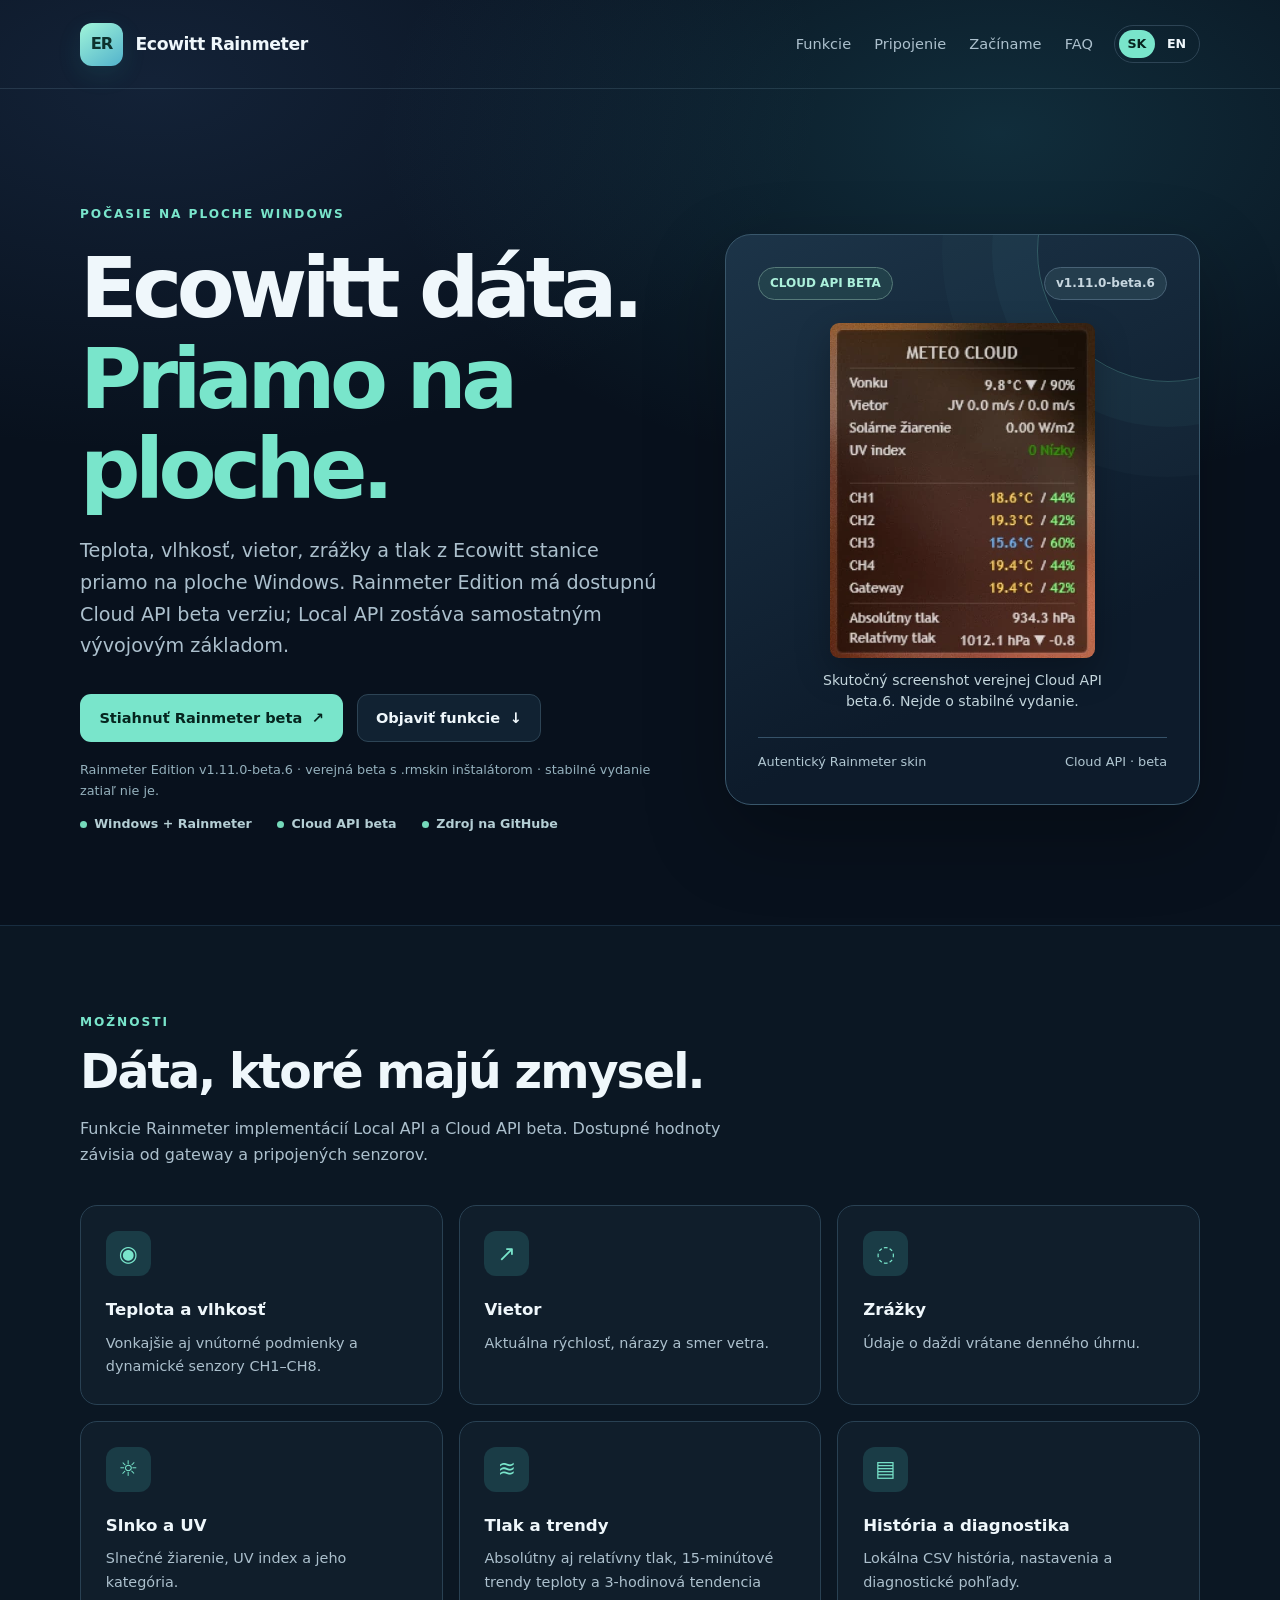
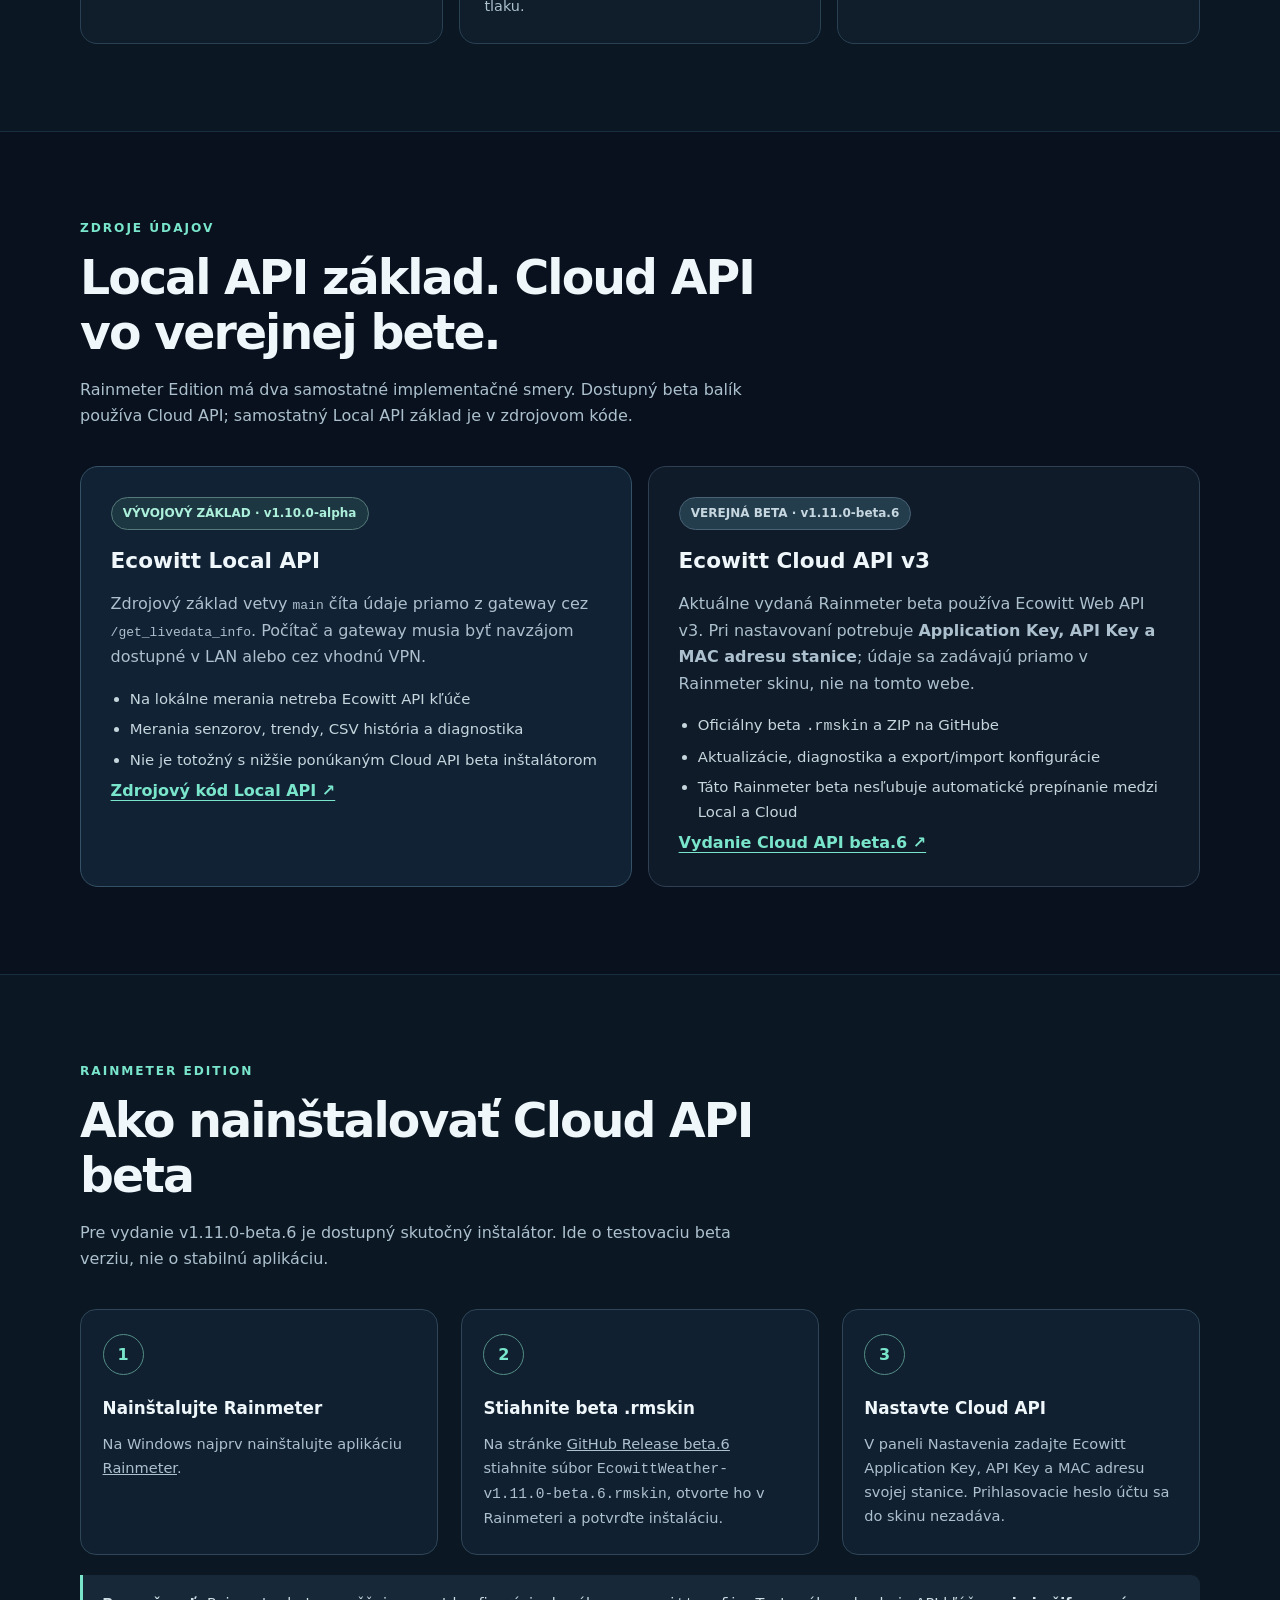
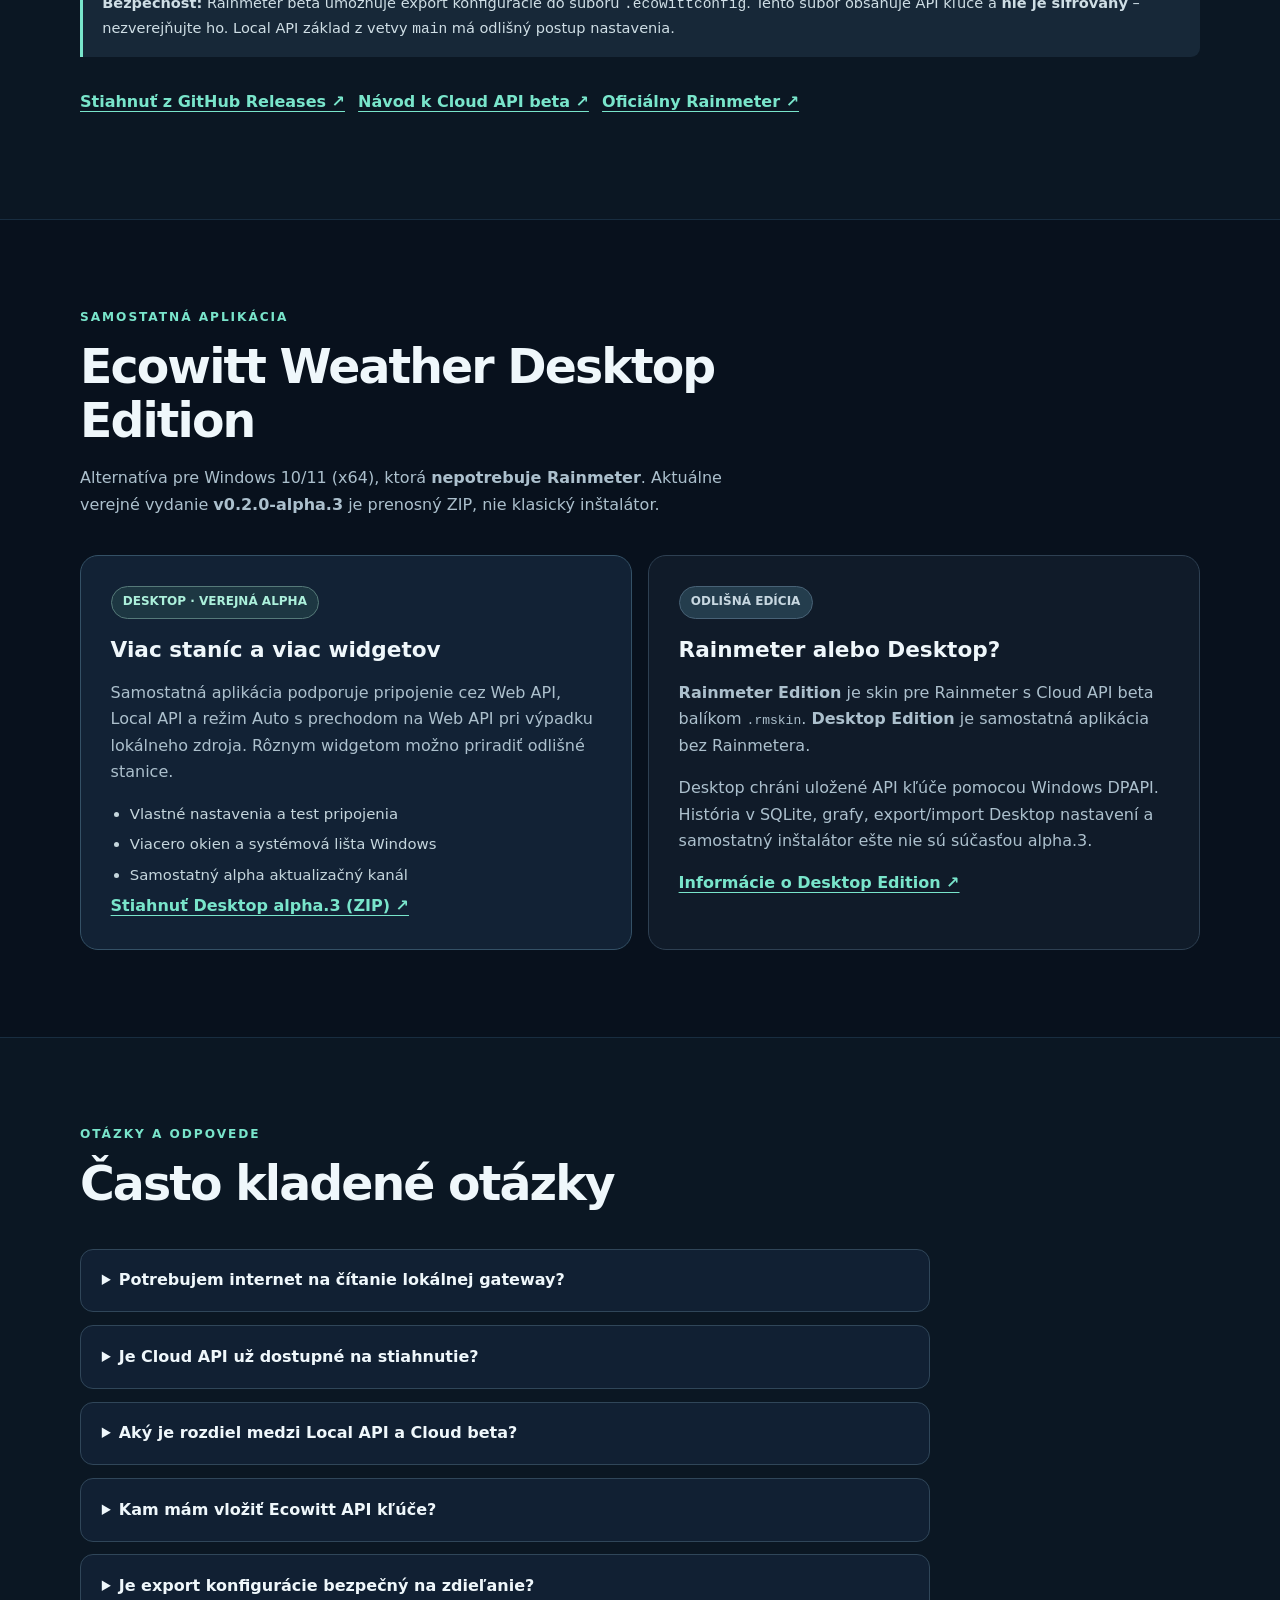
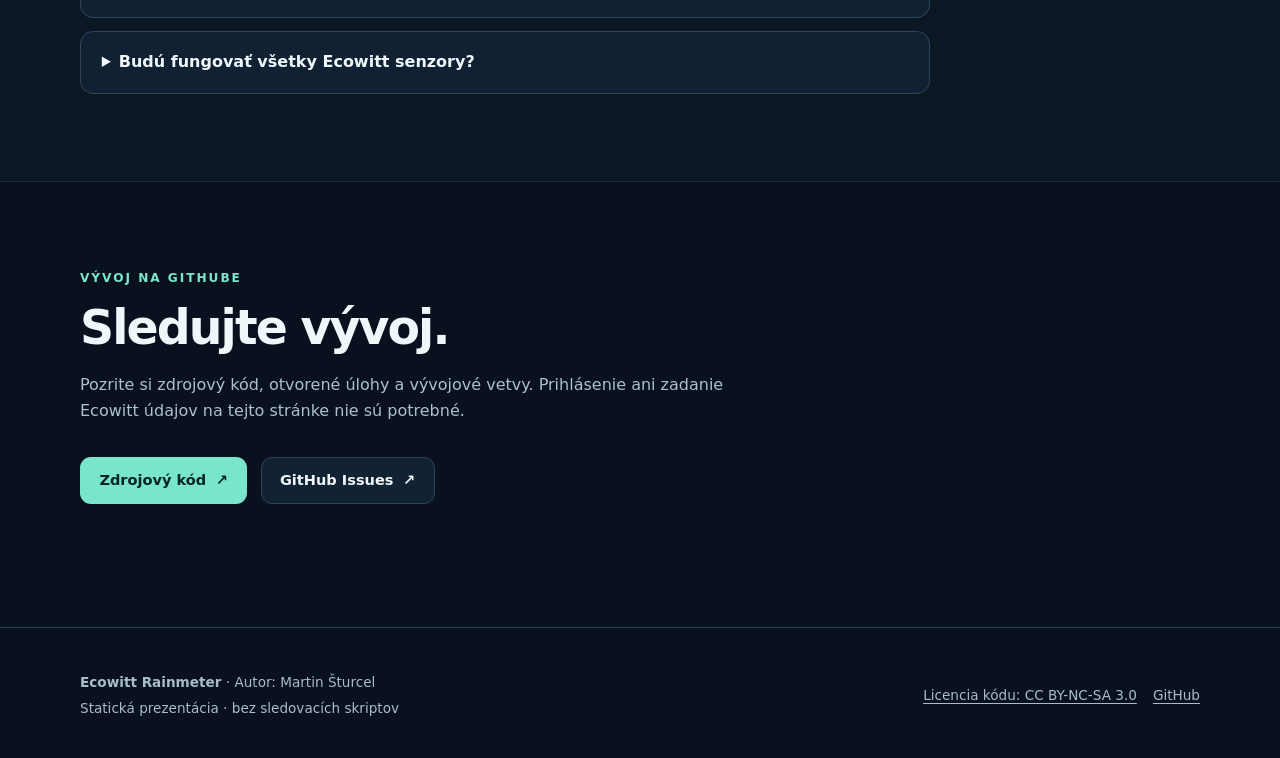
==== commit 7de56c70: "fix(T11-D1): allow long installer filename to wrap on mobile (SK)" ====
--- a/site/index.html
+++ b/site/index.html
@@ -107,7 +107,7 @@
         </div>
         <div class="steps">
           <article class="step"><span class="step-num" aria-hidden="true">1</span><h3>Nainštalujte Rainmeter</h3><p>Na Windows najprv nainštalujte aplikáciu <a href="https://www.rainmeter.net/" rel="noopener noreferrer">Rainmeter</a>.</p></article>
-          <article class="step"><span class="step-num" aria-hidden="true">2</span><h3>Stiahnite beta .rmskin</h3><p>Na stránke <a href="https://github.com/mpca86/ecowitt-rainmeter/releases/tag/v1.11.0-beta.6" rel="noopener noreferrer">GitHub Release beta.6</a> stiahnite súbor <code>EcowittWeather-v1.11.0-beta.6.rmskin</code>, otvorte ho v Rainmeteri a potvrďte inštaláciu.</p></article>
+          <article class="step"><span class="step-num" aria-hidden="true">2</span><h3>Stiahnite beta .rmskin</h3><p>Na stránke <a href="https://github.com/mpca86/ecowitt-rainmeter/releases/tag/v1.11.0-beta.6" rel="noopener noreferrer">GitHub Release beta.6</a> stiahnite súbor <code>EcowittWeather-<wbr>v1.11.0-<wbr>beta.6.rmskin</code>, otvorte ho v Rainmeteri a potvrďte inštaláciu.</p></article>
           <article class="step"><span class="step-num" aria-hidden="true">3</span><h3>Nastavte Cloud API</h3><p>V paneli Nastavenia zadajte Ecowitt Application Key, API Key a MAC adresu svojej stanice. Prihlasovacie heslo účtu sa do skinu nezadáva.</p></article>
         </div>
         <p class="note"><strong>Bezpečnosť:</strong> Rainmeter beta umožňuje export konfigurácie do súboru <code>.ecowittconfig</code>. Tento súbor obsahuje API kľúče a <strong>nie je šifrovaný</strong> – nezverejňujte ho. Local API základ z vetvy <code>main</code> má odlišný postup nastavenia.</p>
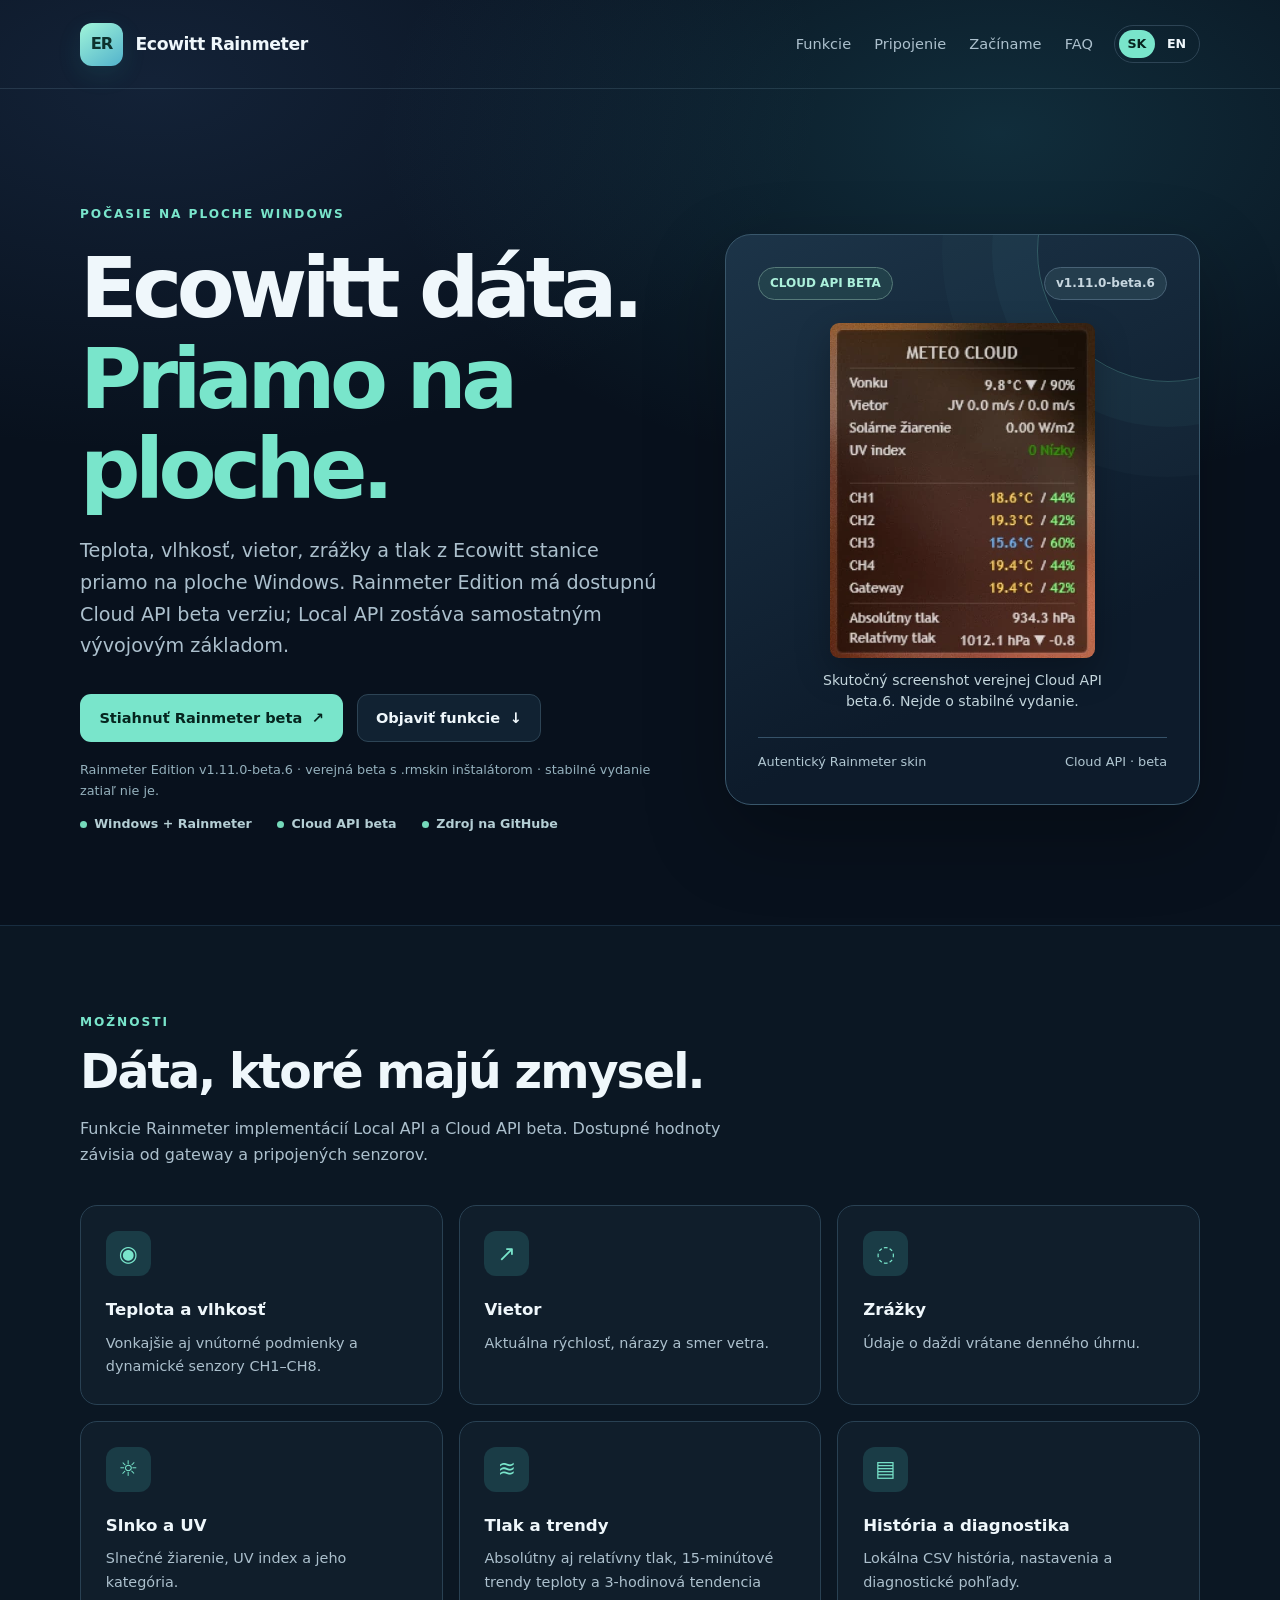
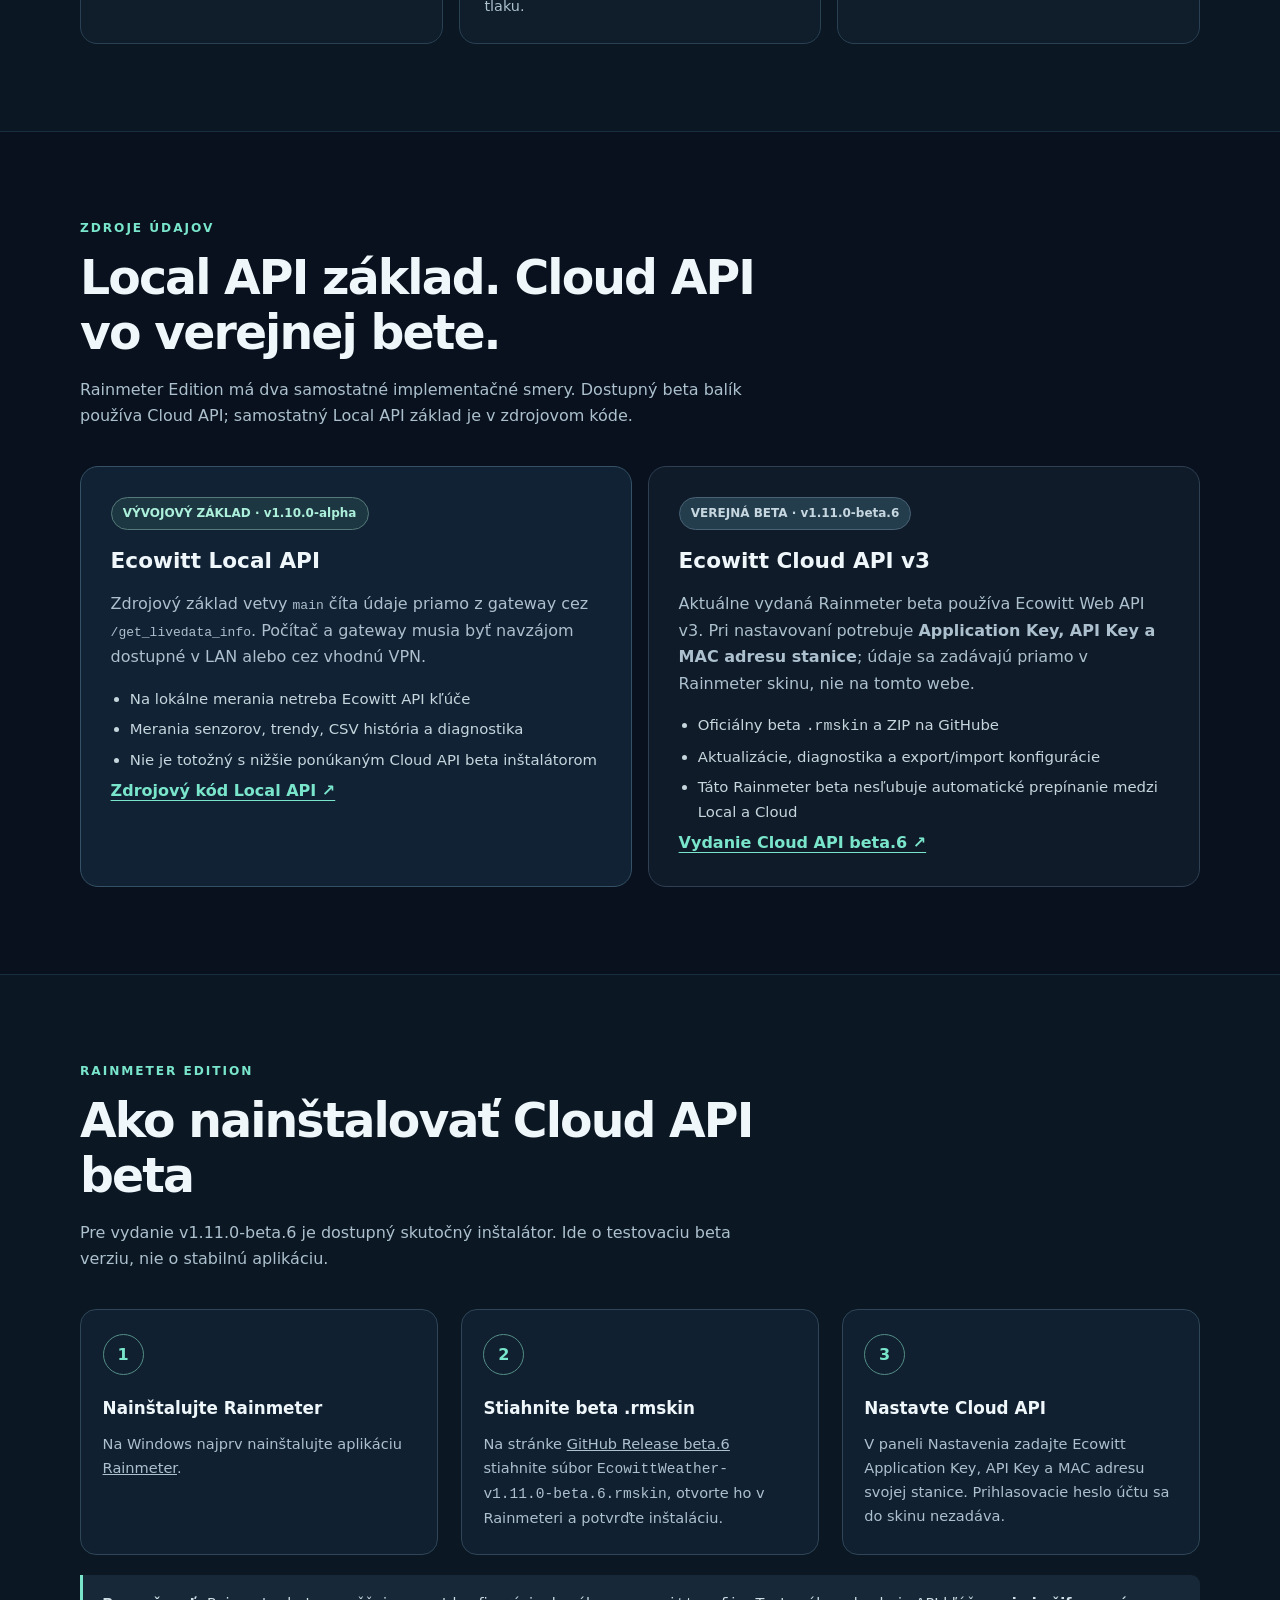
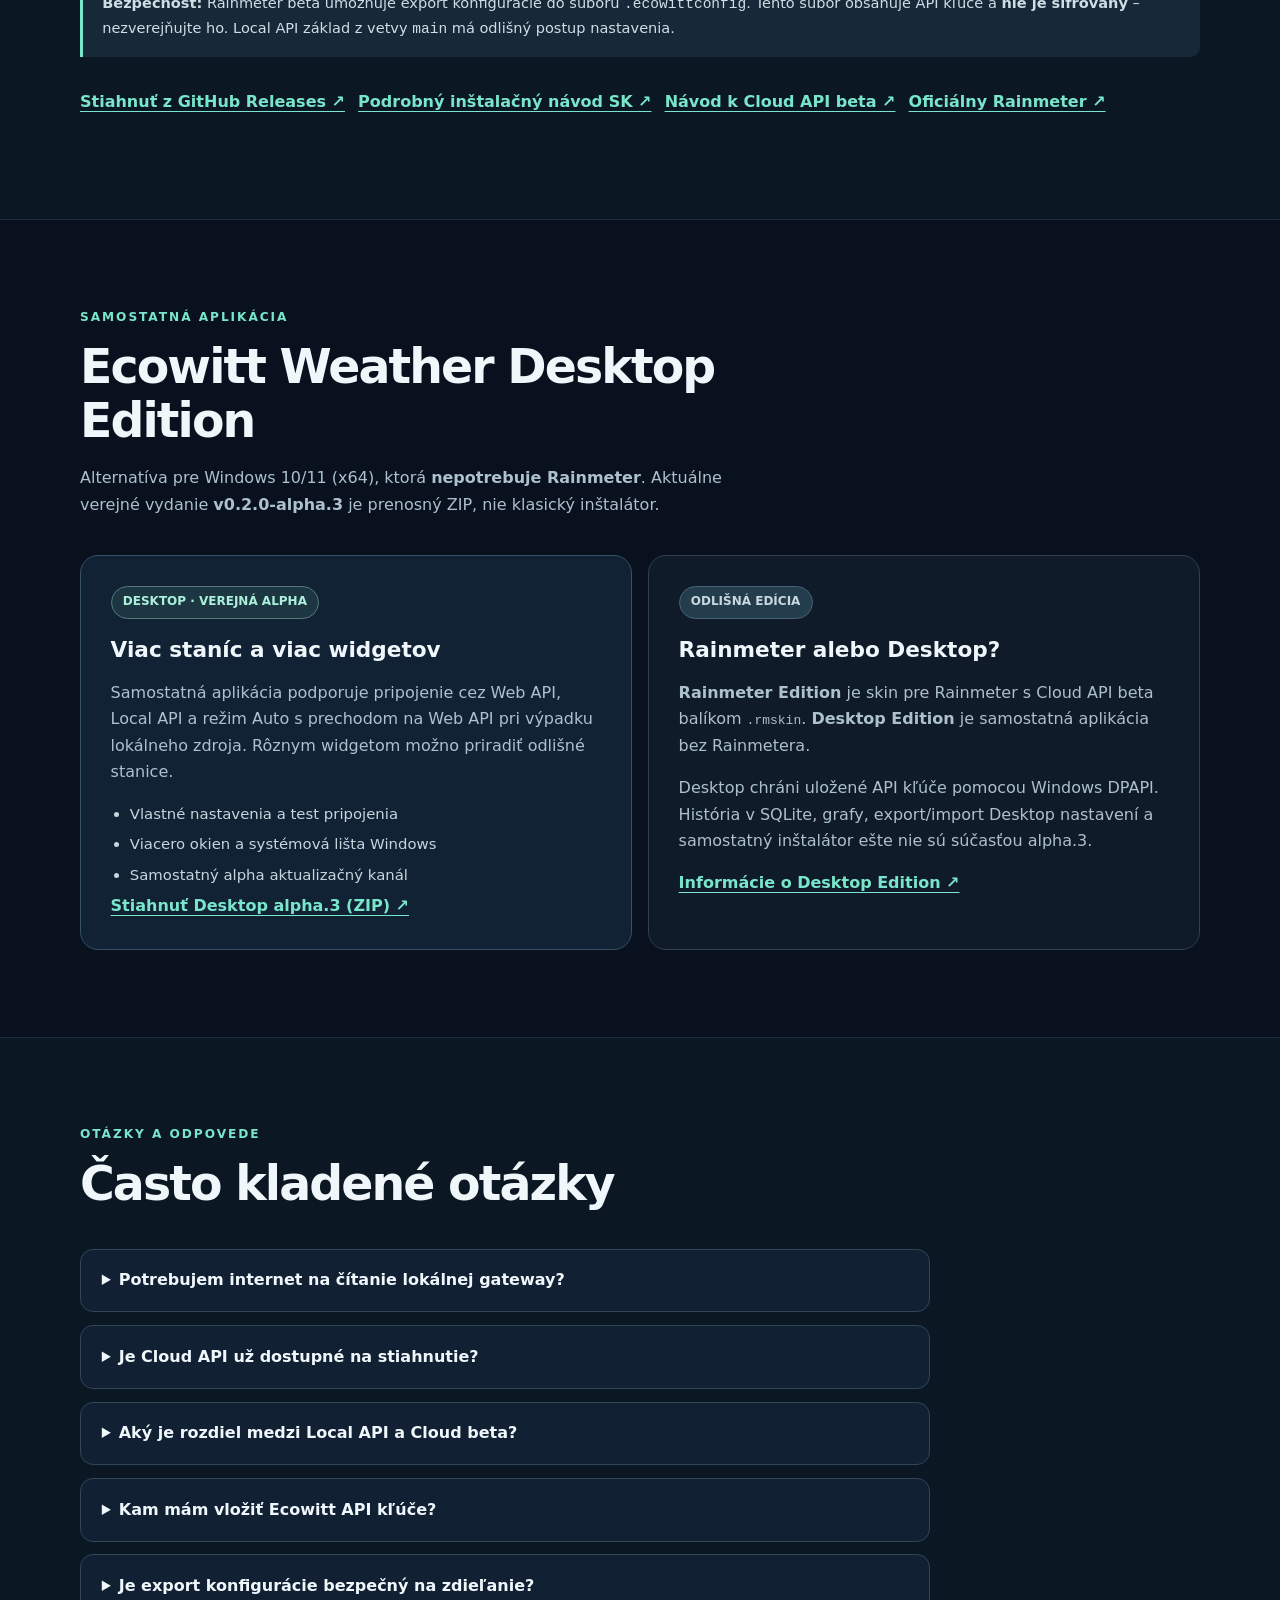
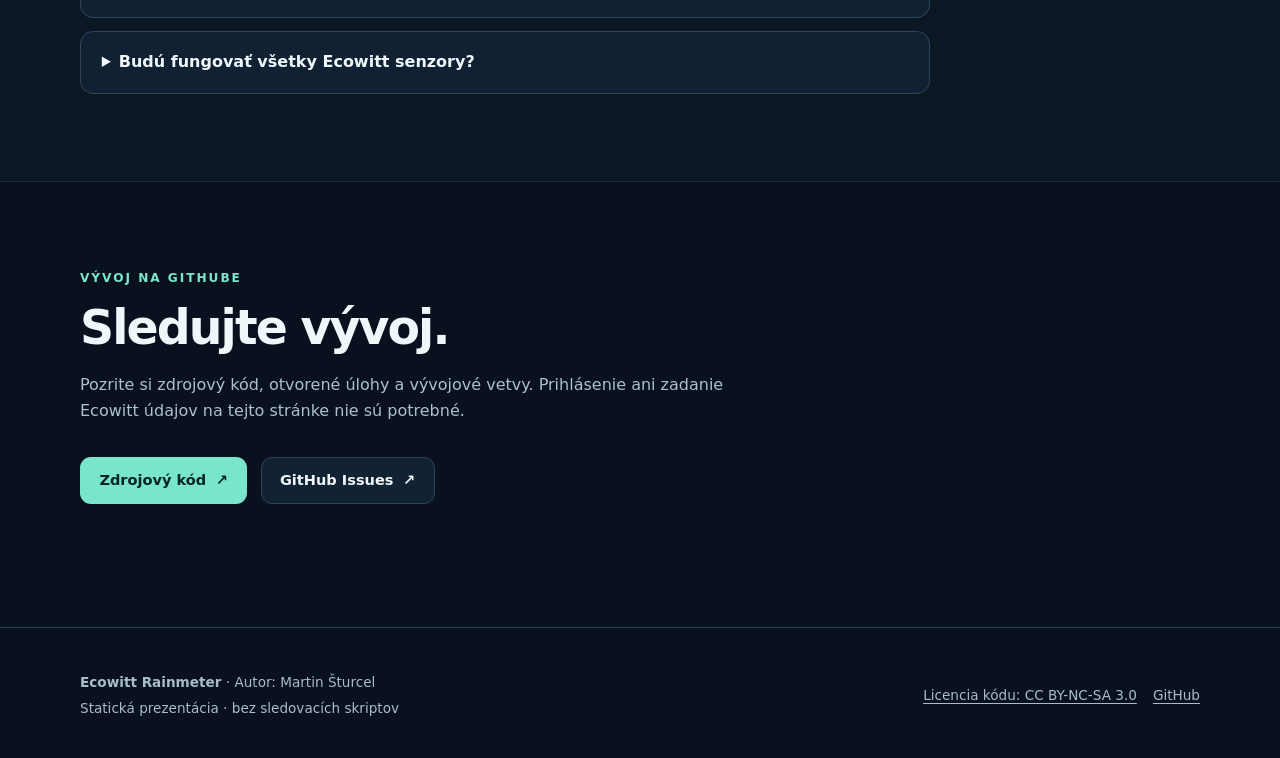
==== commit 822b5b87: "docs(T11-D2.1): link new SK guide from landing page" ====
--- a/site/index.html
+++ b/site/index.html
@@ -113,6 +113,7 @@
         <p class="note"><strong>Bezpečnosť:</strong> Rainmeter beta umožňuje export konfigurácie do súboru <code>.ecowittconfig</code>. Tento súbor obsahuje API kľúče a <strong>nie je šifrovaný</strong> – nezverejňujte ho. Local API základ z vetvy <code>main</code> má odlišný postup nastavenia.</p>
         <div class="hero-actions">
           <a class="doc-link" href="https://github.com/mpca86/ecowitt-rainmeter/releases/tag/v1.11.0-beta.6" rel="noopener noreferrer">Stiahnuť z GitHub Releases ↗</a>
+          <a class="doc-link" href="navod/rainmeter/">Podrobný inštalačný návod SK ↗</a>
           <a class="doc-link" href="https://github.com/mpca86/ecowitt-rainmeter/blob/cloud-api/README.md" rel="noopener noreferrer">Návod k Cloud API beta ↗</a>
           <a class="doc-link" href="https://www.rainmeter.net/" rel="noopener noreferrer">Oficiálny Rainmeter ↗</a>
         </div>
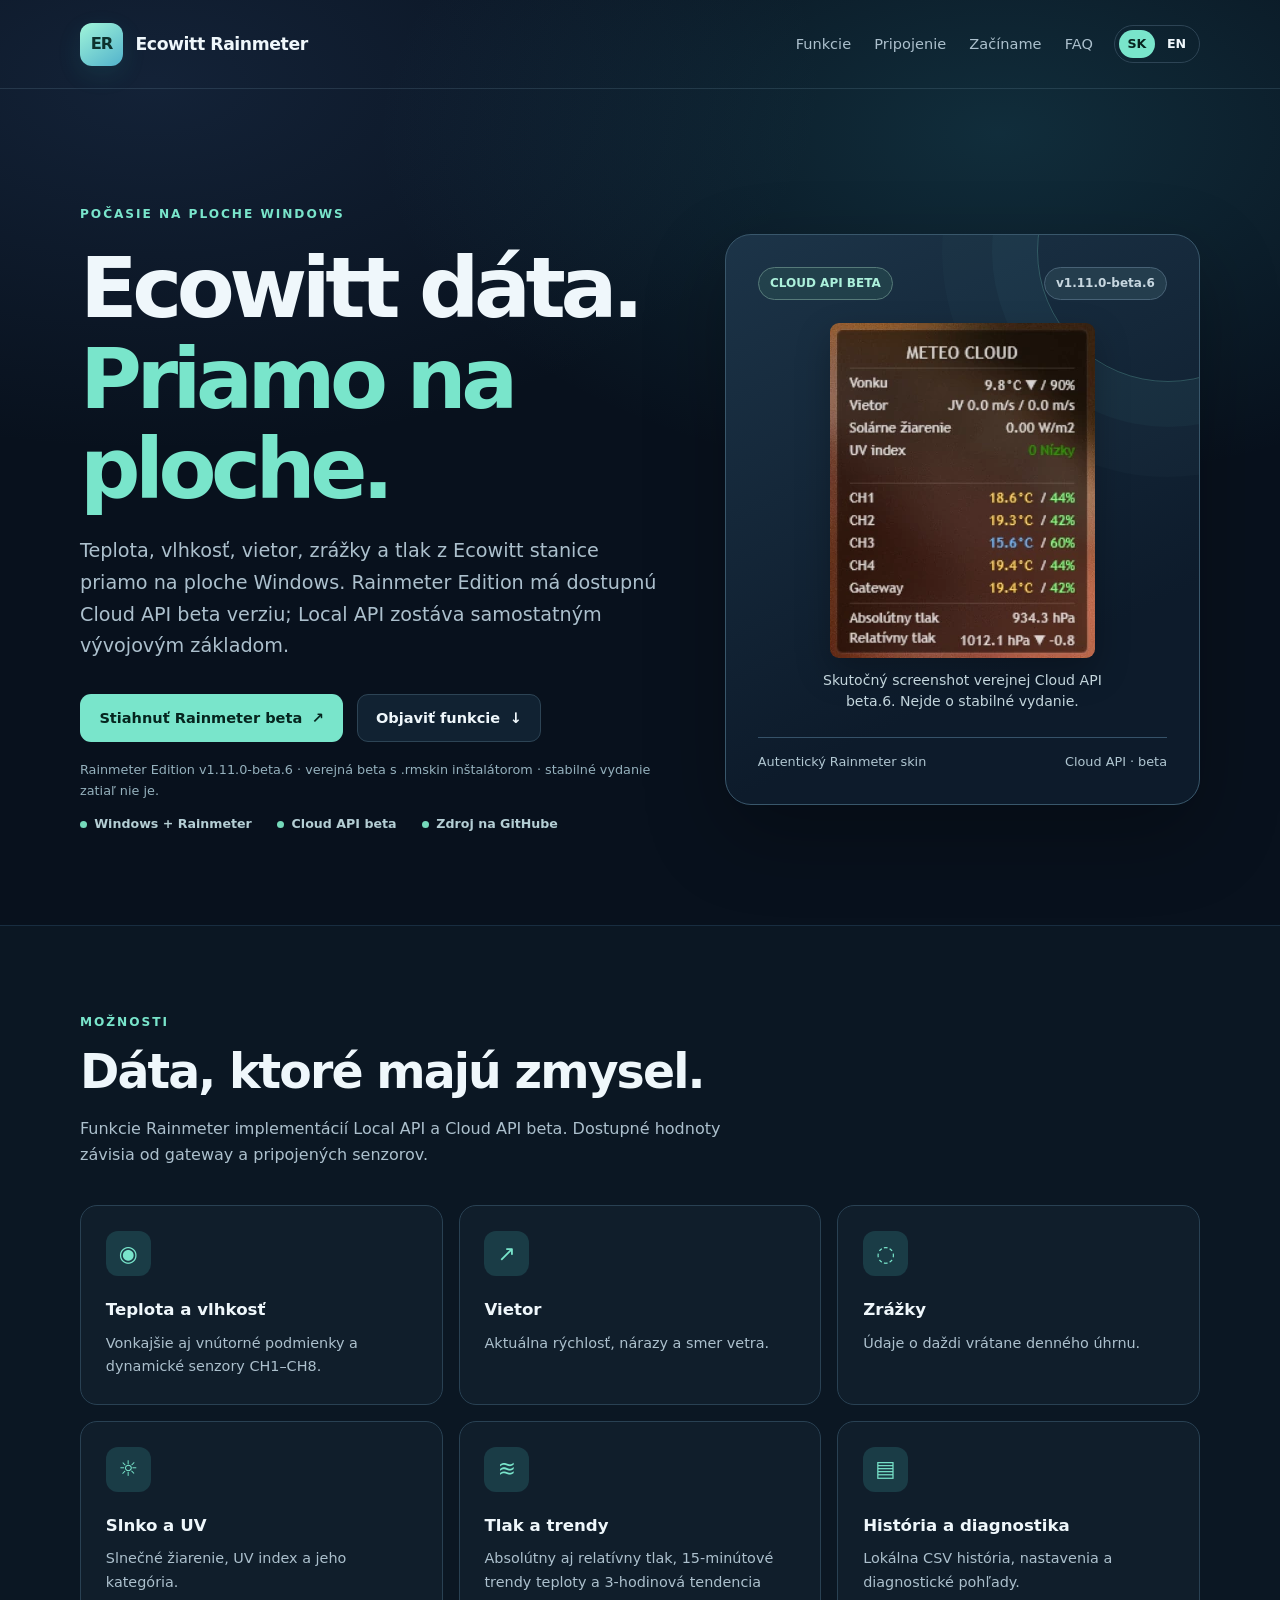
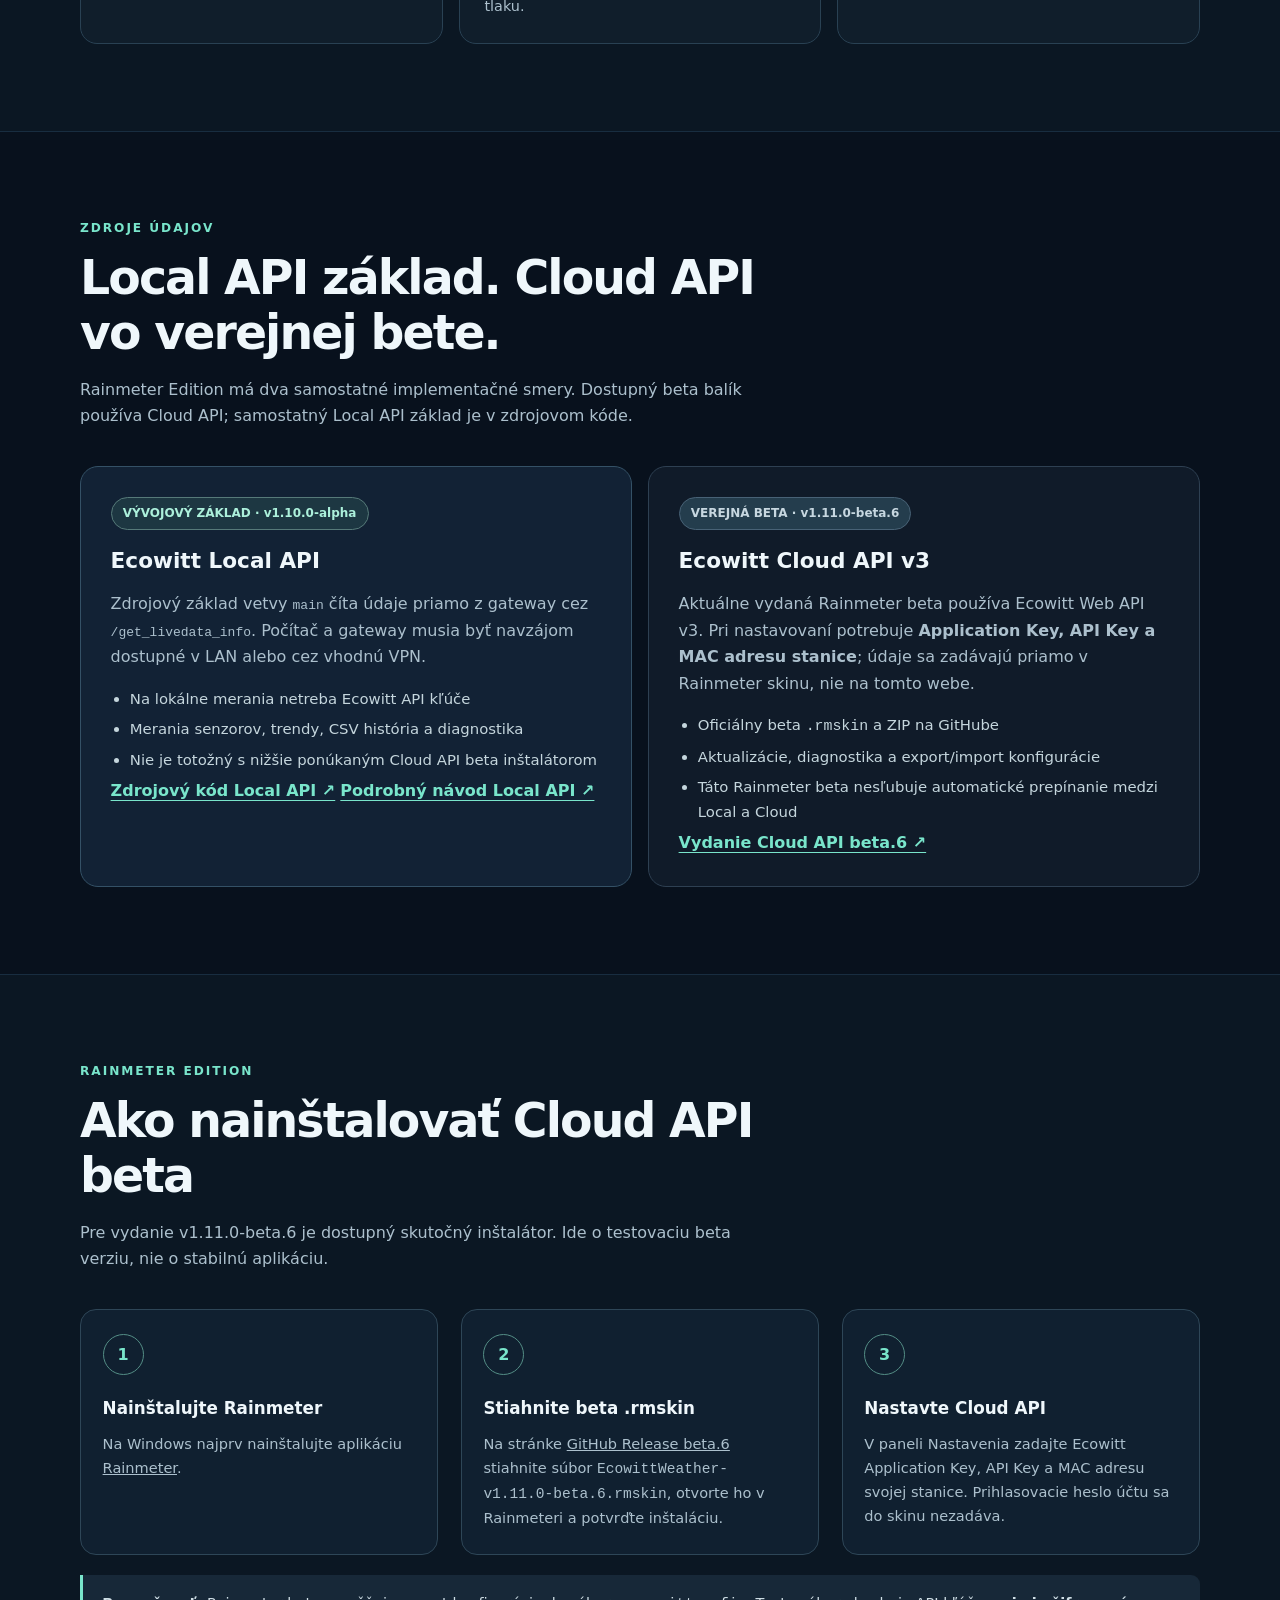
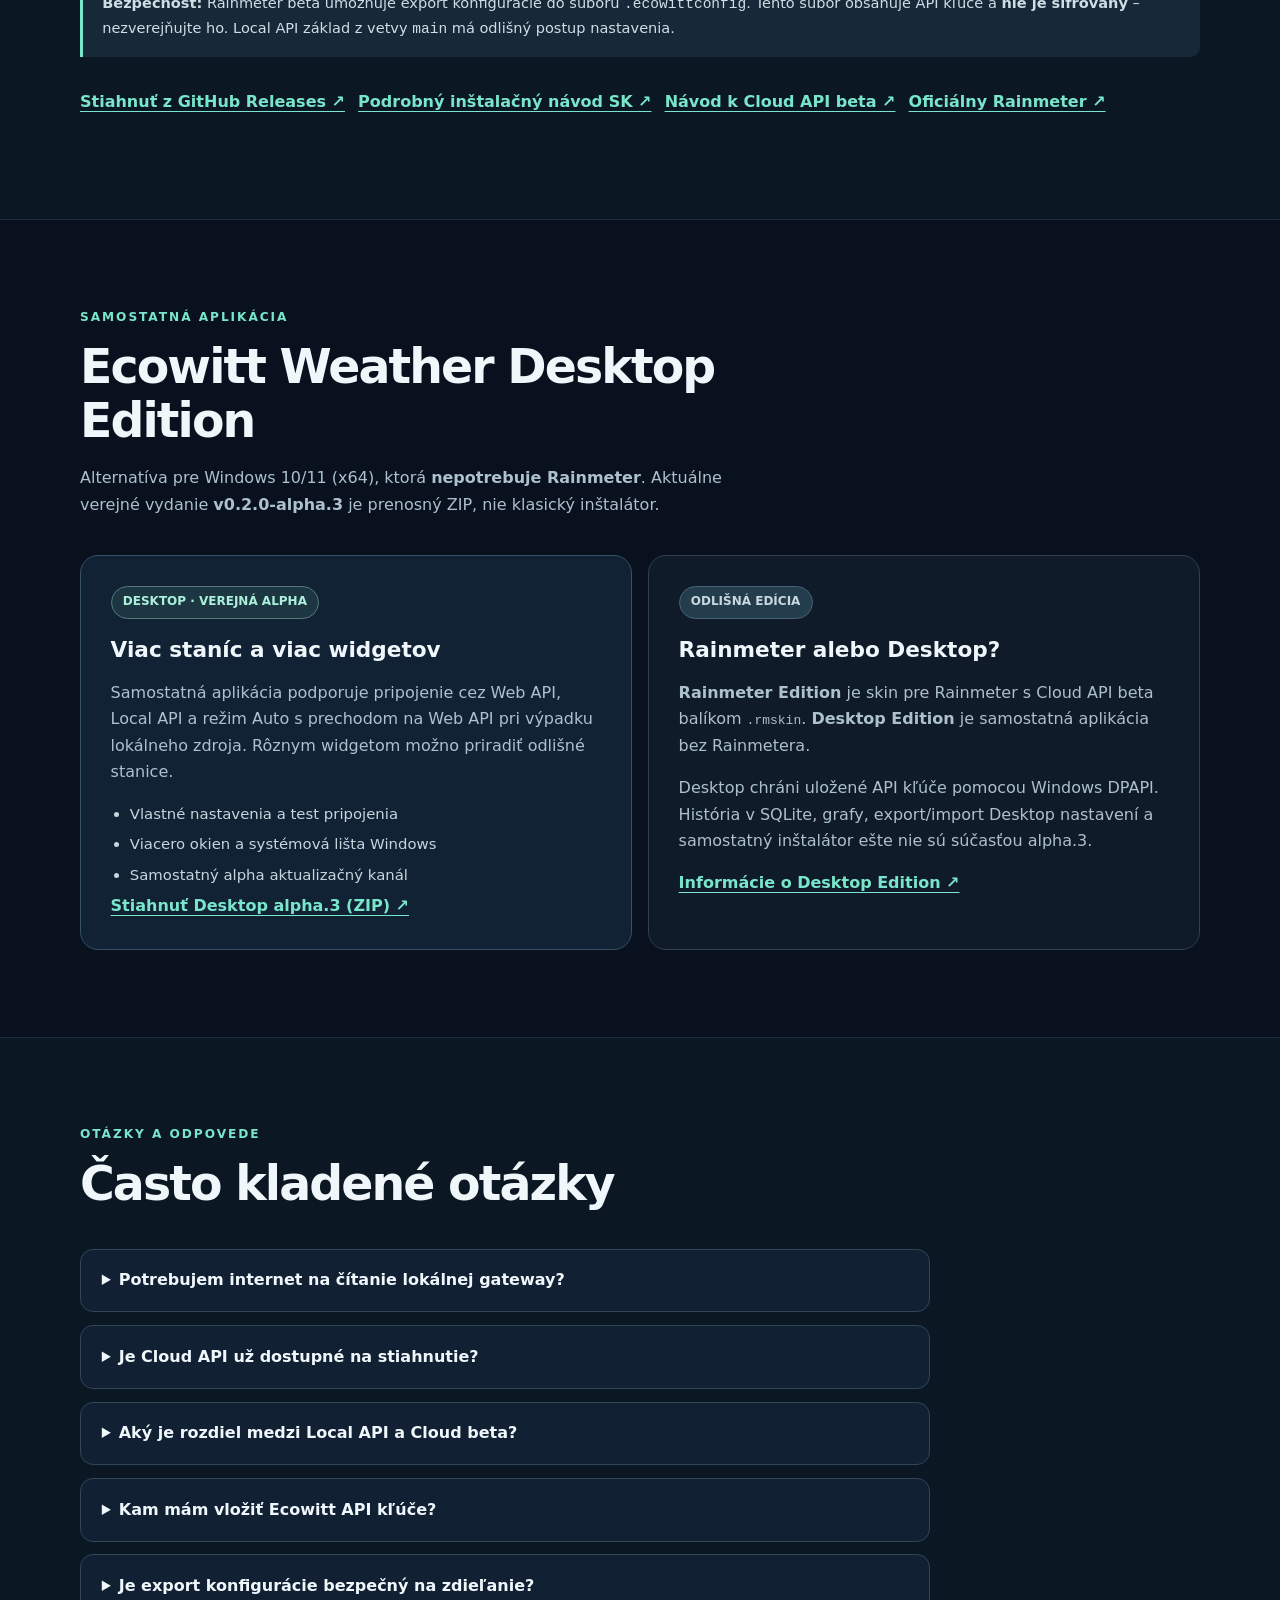
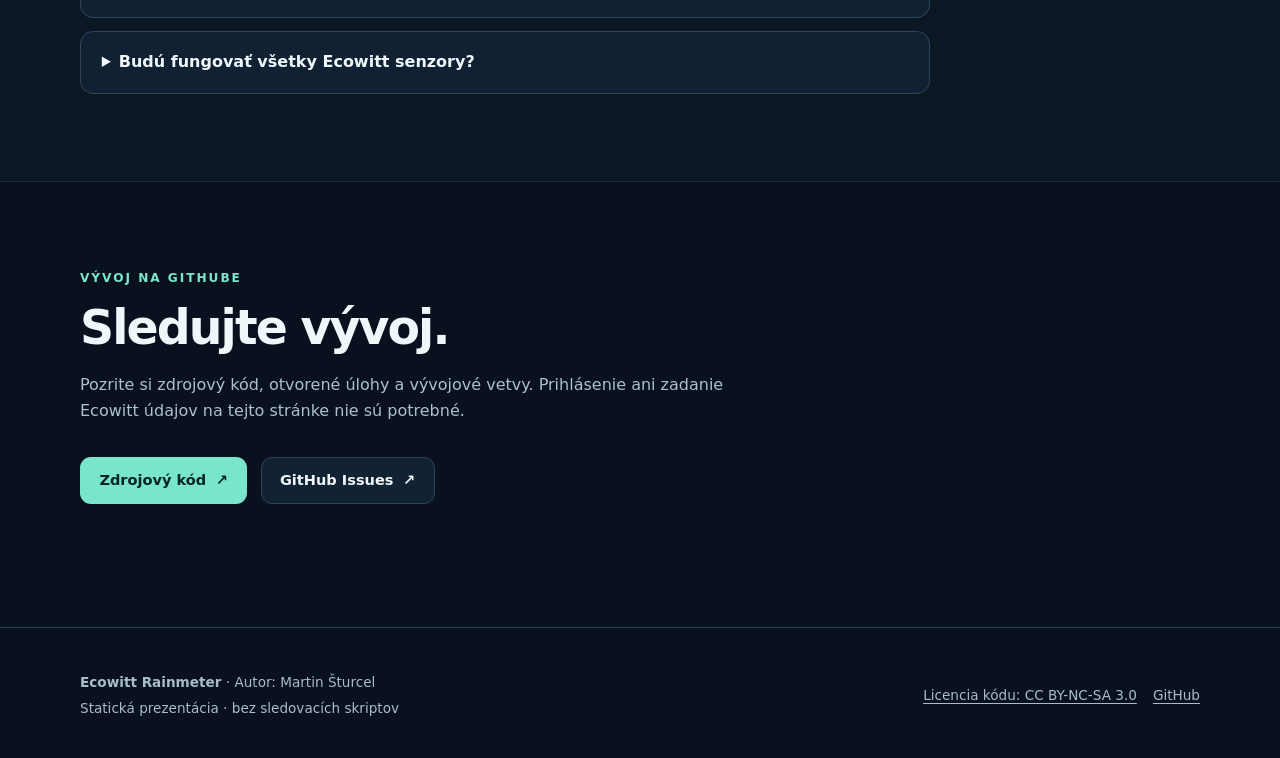
==== commit 69b4f48b: "docs(T11-D2.2): link Local API guide from Slovak landing page" ====
--- a/site/index.html
+++ b/site/index.html
@@ -87,6 +87,7 @@
             <p>Zdrojový základ vetvy <code>main</code> číta údaje priamo z gateway cez <code>/get_livedata_info</code>. Počítač a gateway musia byť navzájom dostupné v LAN alebo cez vhodnú VPN.</p>
             <ul><li>Na lokálne merania netreba Ecowitt API kľúče</li><li>Merania senzorov, trendy, CSV história a diagnostika</li><li>Nie je totožný s nižšie ponúkaným Cloud API beta inštalátorom</li></ul>
             <a class="doc-link" href="https://github.com/mpca86/ecowitt-rainmeter/tree/main/src/EcowittWeather" rel="noopener noreferrer">Zdrojový kód Local API ↗</a>
+            <a class="doc-link" href="navod/rainmeter-local/">Podrobný návod Local API ↗</a>
           </article>
           <article class="info-card info-card--muted">
             <span class="pill pill-muted">VEREJNÁ BETA · v1.11.0-beta.6</span>
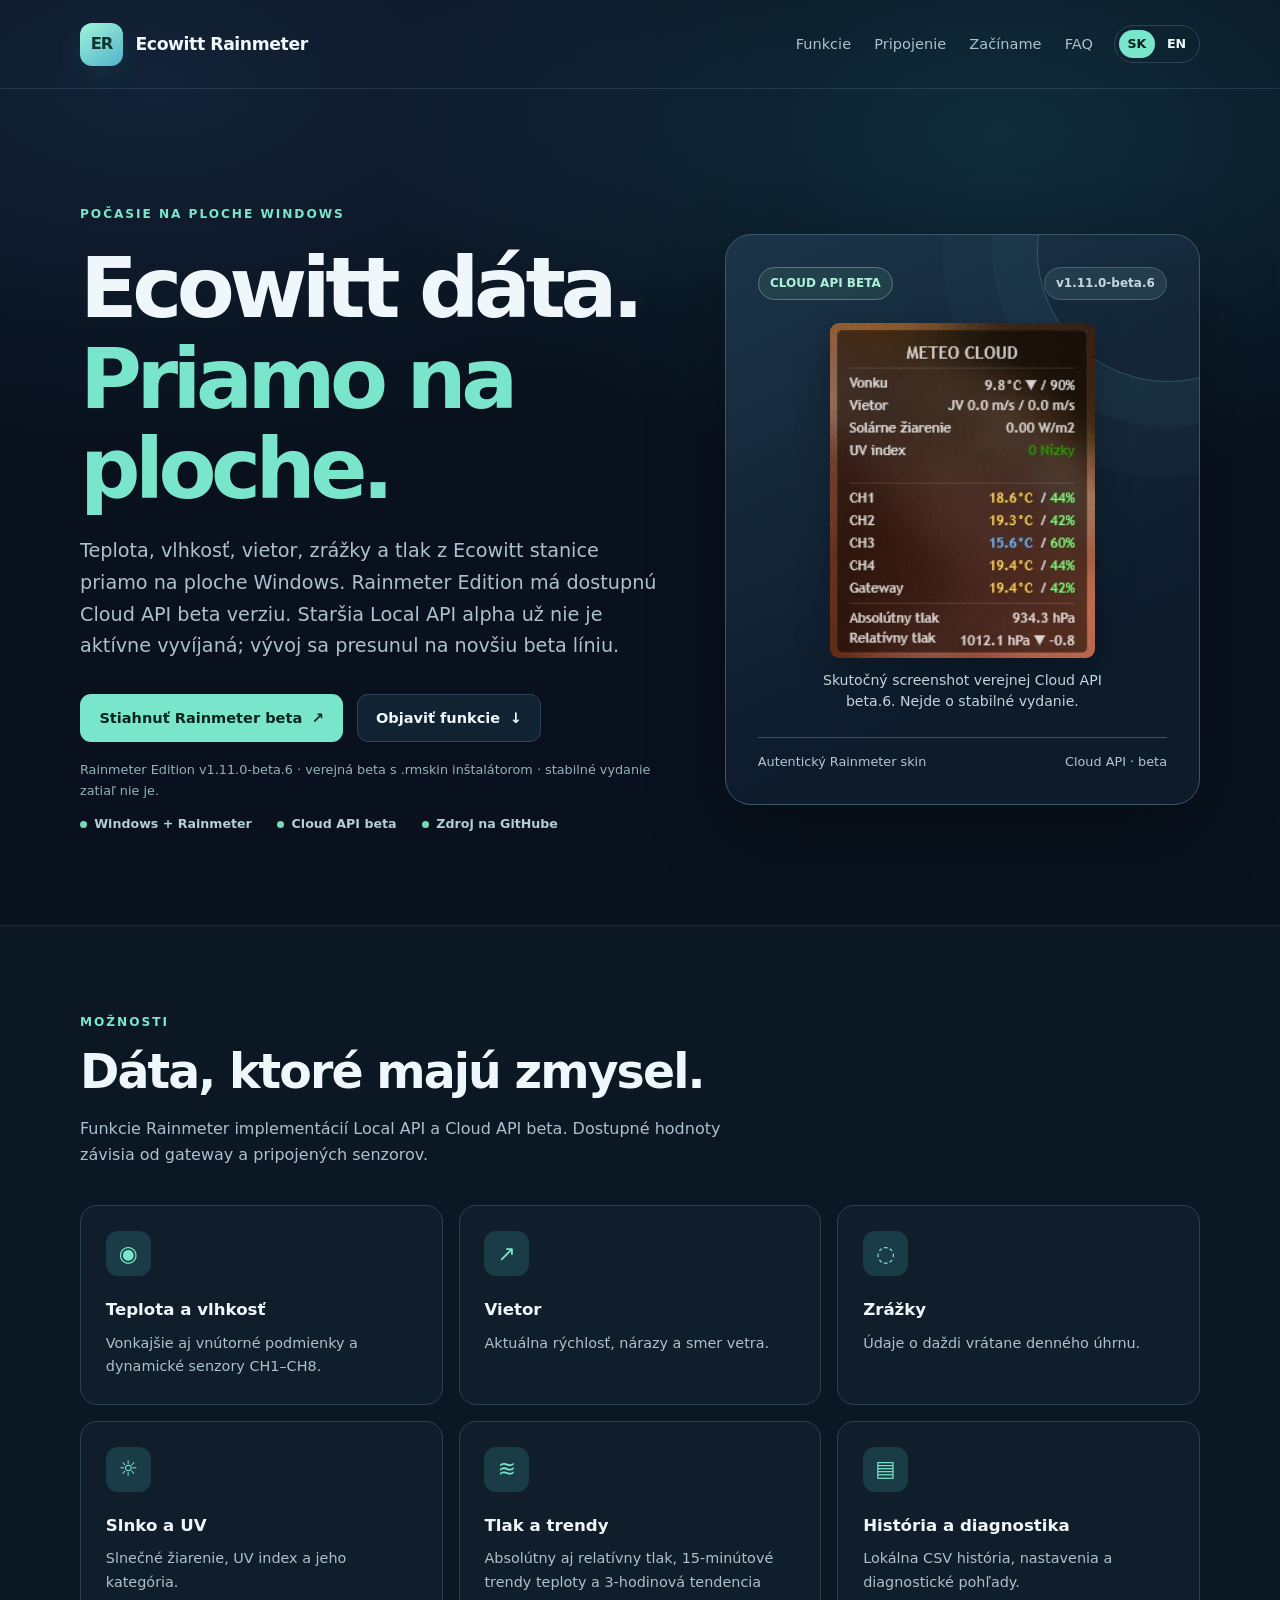
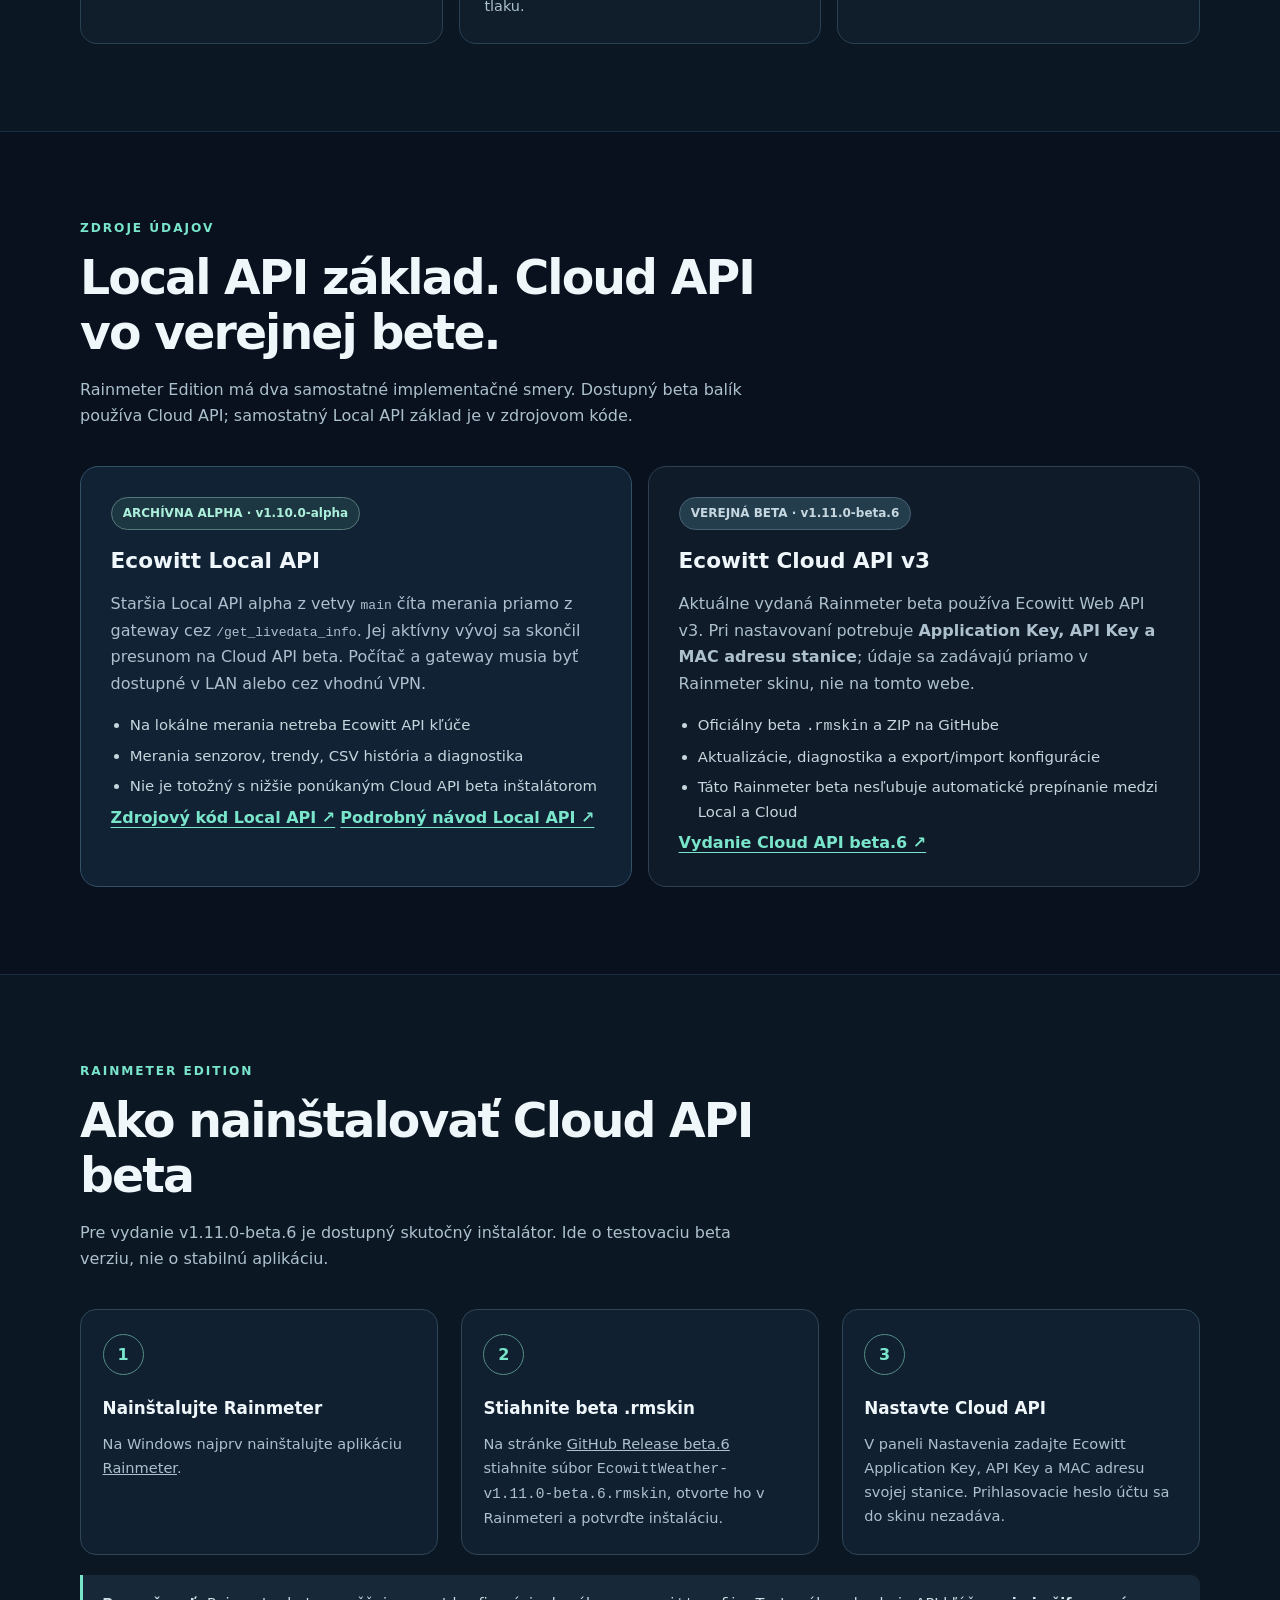
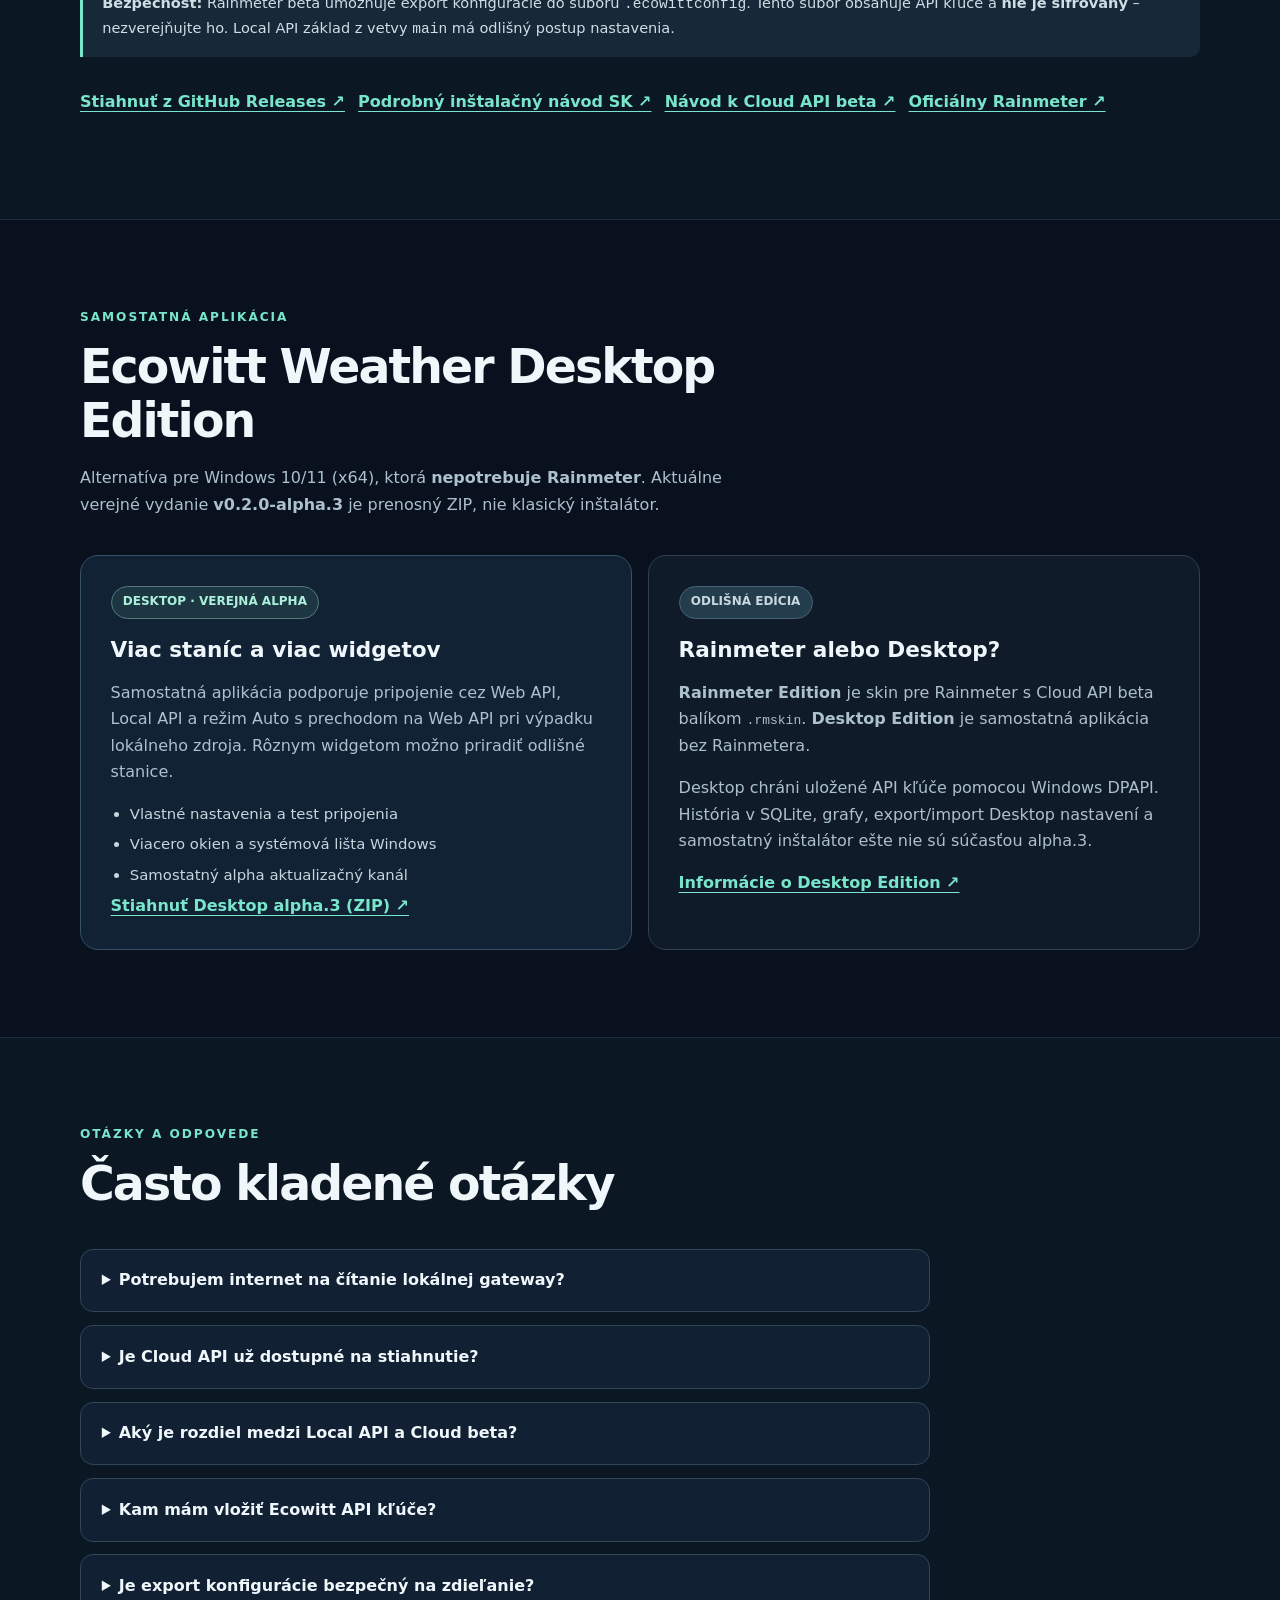
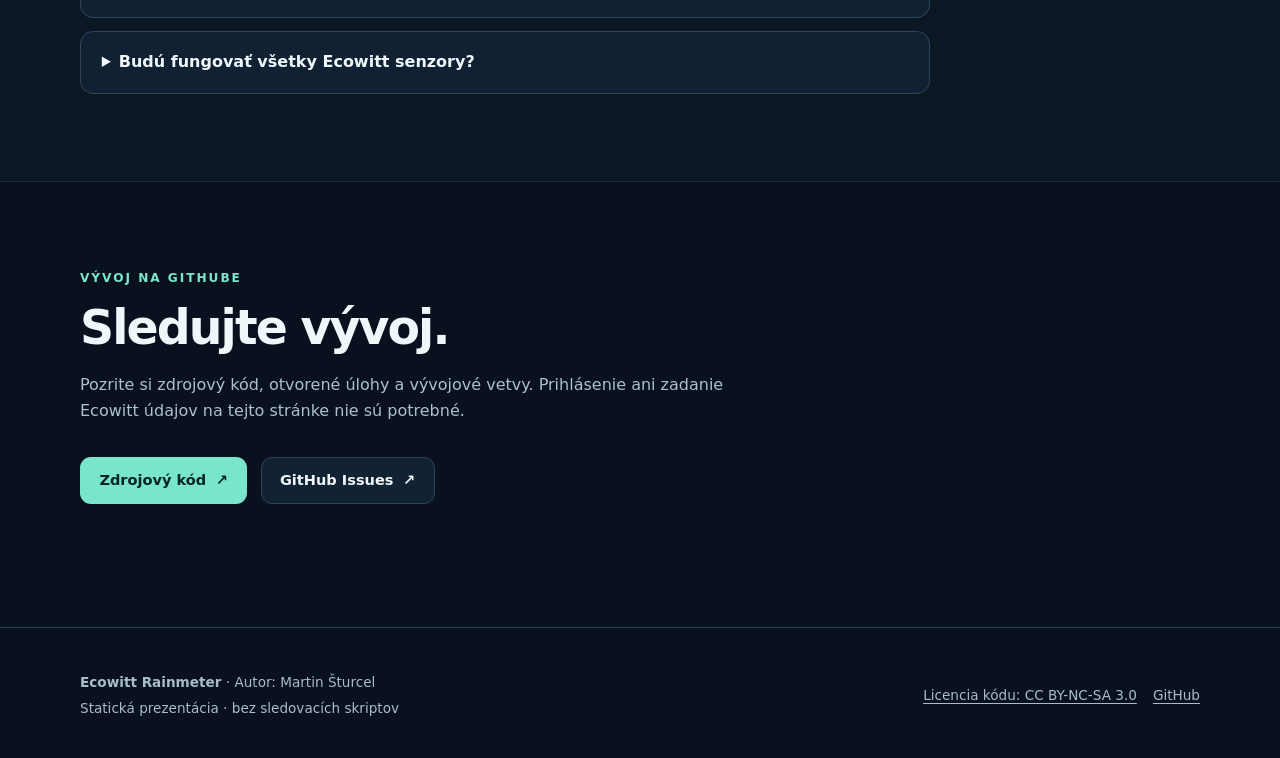
==== commit 4803114f: "docs(T11-D2.2): label Local API as legacy alpha on SK homepage" ====
--- a/site/index.html
+++ b/site/index.html
@@ -34,7 +34,7 @@
         <div>
           <div class="eyebrow">Počasie na ploche Windows</div>
           <h1 id="hero-title">Ecowitt dáta.<span>Priamo na ploche.</span></h1>
-          <p class="lead">Teplota, vlhkosť, vietor, zrážky a tlak z Ecowitt stanice priamo na ploche Windows. Rainmeter Edition má dostupnú Cloud API beta verziu; Local API zostáva samostatným vývojovým základom.</p>
+          <p class="lead">Teplota, vlhkosť, vietor, zrážky a tlak z Ecowitt stanice priamo na ploche Windows. Rainmeter Edition má dostupnú Cloud API beta verziu. Staršia Local API alpha už nie je aktívne vyvíjaná; vývoj sa presunul na novšiu beta líniu.</p>
           <div class="hero-actions">
             <a class="btn btn-primary" href="https://github.com/mpca86/ecowitt-rainmeter/releases/tag/v1.11.0-beta.6" rel="noopener noreferrer">Stiahnuť Rainmeter beta <span aria-hidden="true">↗</span></a>
             <a class="btn btn-secondary" href="#features">Objaviť funkcie <span aria-hidden="true">↓</span></a>
@@ -82,9 +82,9 @@
         </div>
         <div class="duo">
           <article class="info-card">
-            <span class="pill">VÝVOJOVÝ ZÁKLAD · v1.10.0-alpha</span>
+            <span class="pill">ARCHÍVNA ALPHA · v1.10.0-alpha</span>
             <h3>Ecowitt Local API</h3>
-            <p>Zdrojový základ vetvy <code>main</code> číta údaje priamo z gateway cez <code>/get_livedata_info</code>. Počítač a gateway musia byť navzájom dostupné v LAN alebo cez vhodnú VPN.</p>
+            <p>Staršia Local API alpha z vetvy <code>main</code> číta merania priamo z gateway cez <code>/get_livedata_info</code>. Jej aktívny vývoj sa skončil presunom na Cloud API beta. Počítač a gateway musia byť dostupné v LAN alebo cez vhodnú VPN.</p>
             <ul><li>Na lokálne merania netreba Ecowitt API kľúče</li><li>Merania senzorov, trendy, CSV história a diagnostika</li><li>Nie je totožný s nižšie ponúkaným Cloud API beta inštalátorom</li></ul>
             <a class="doc-link" href="https://github.com/mpca86/ecowitt-rainmeter/tree/main/src/EcowittWeather" rel="noopener noreferrer">Zdrojový kód Local API ↗</a>
             <a class="doc-link" href="navod/rainmeter-local/">Podrobný návod Local API ↗</a>
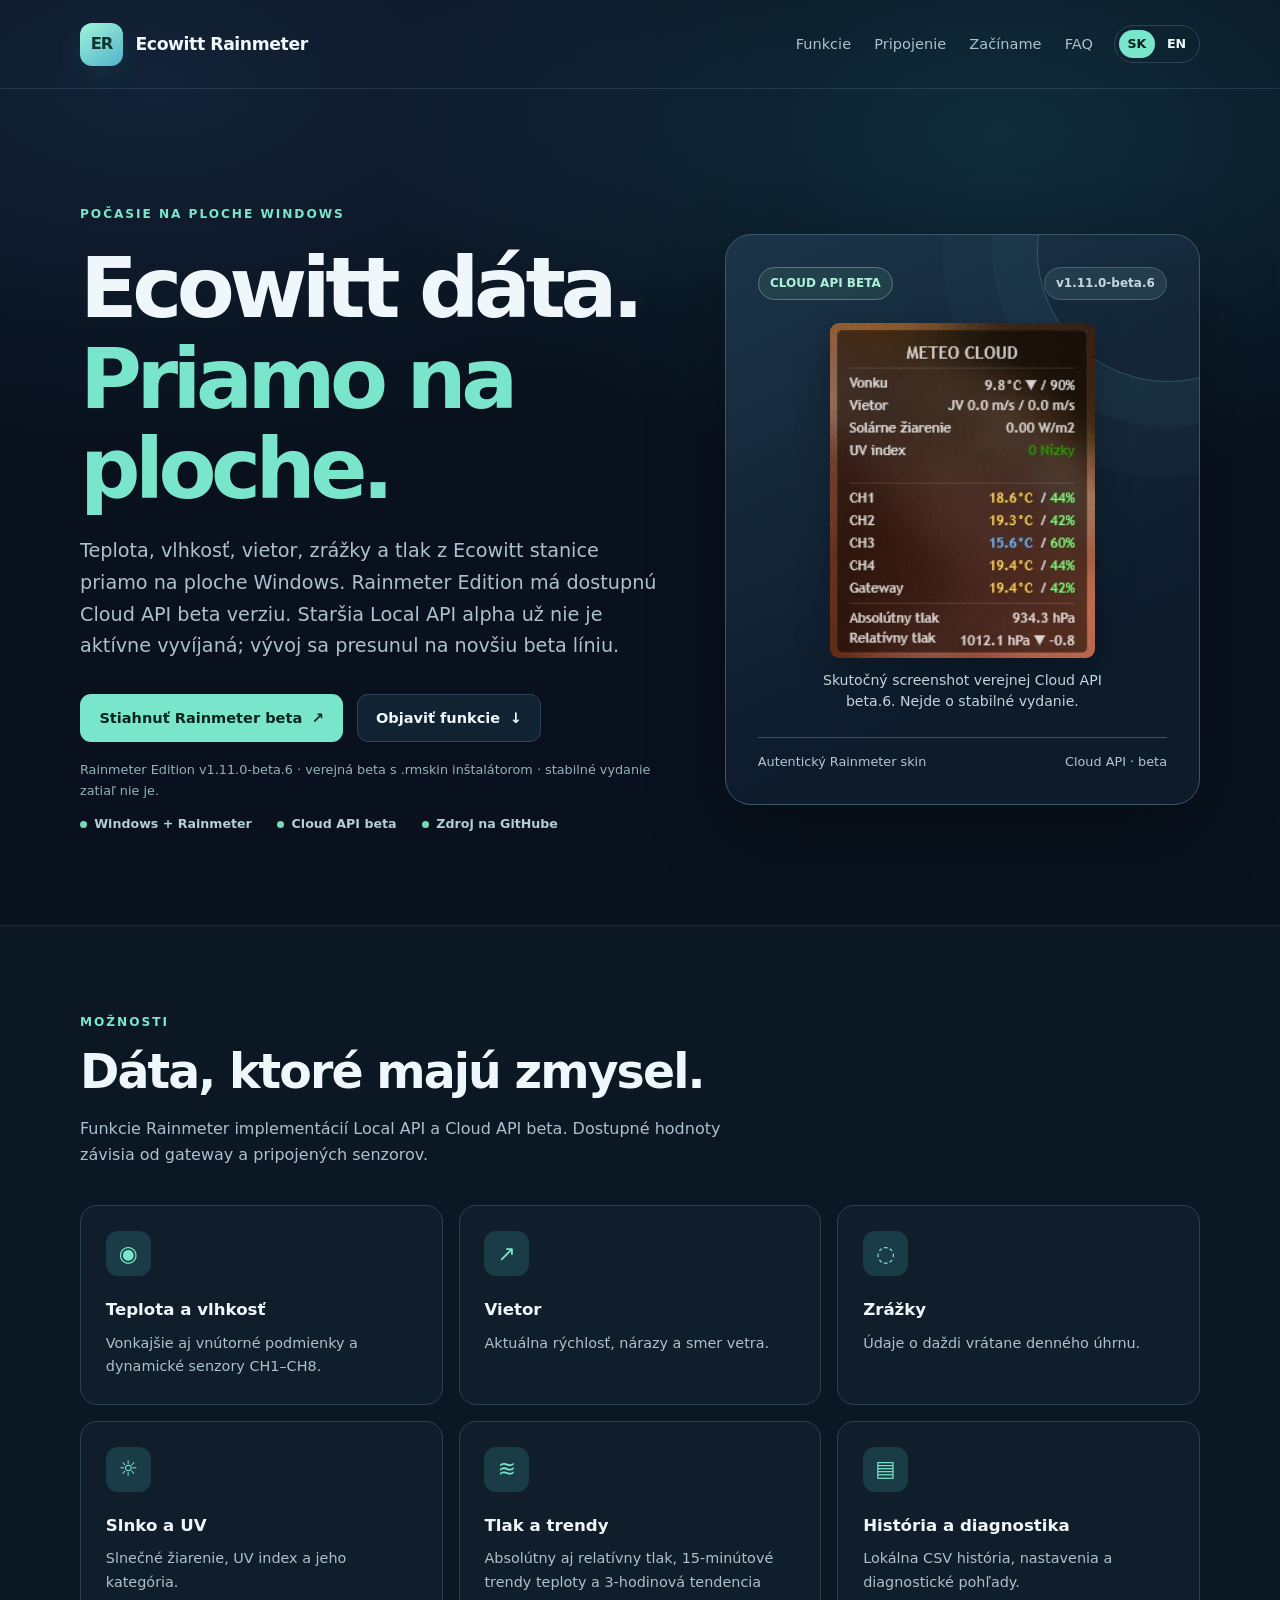
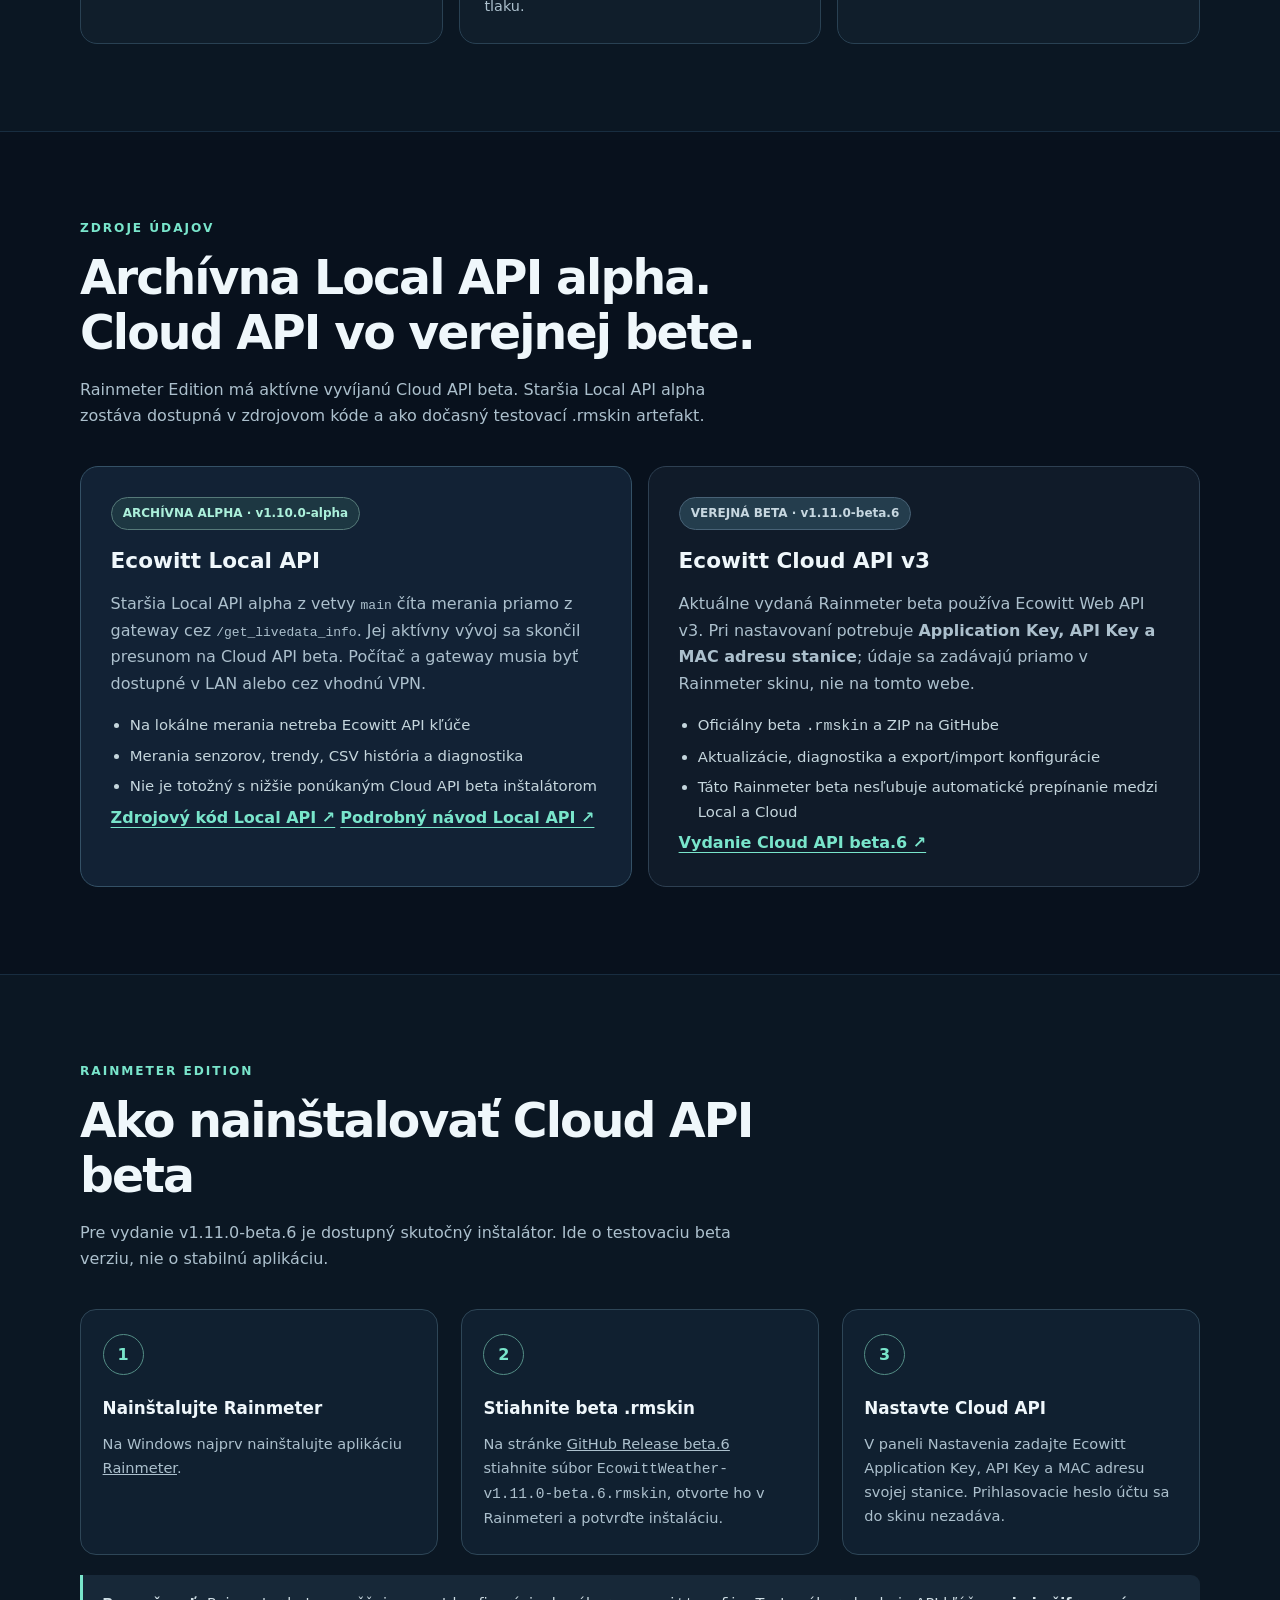
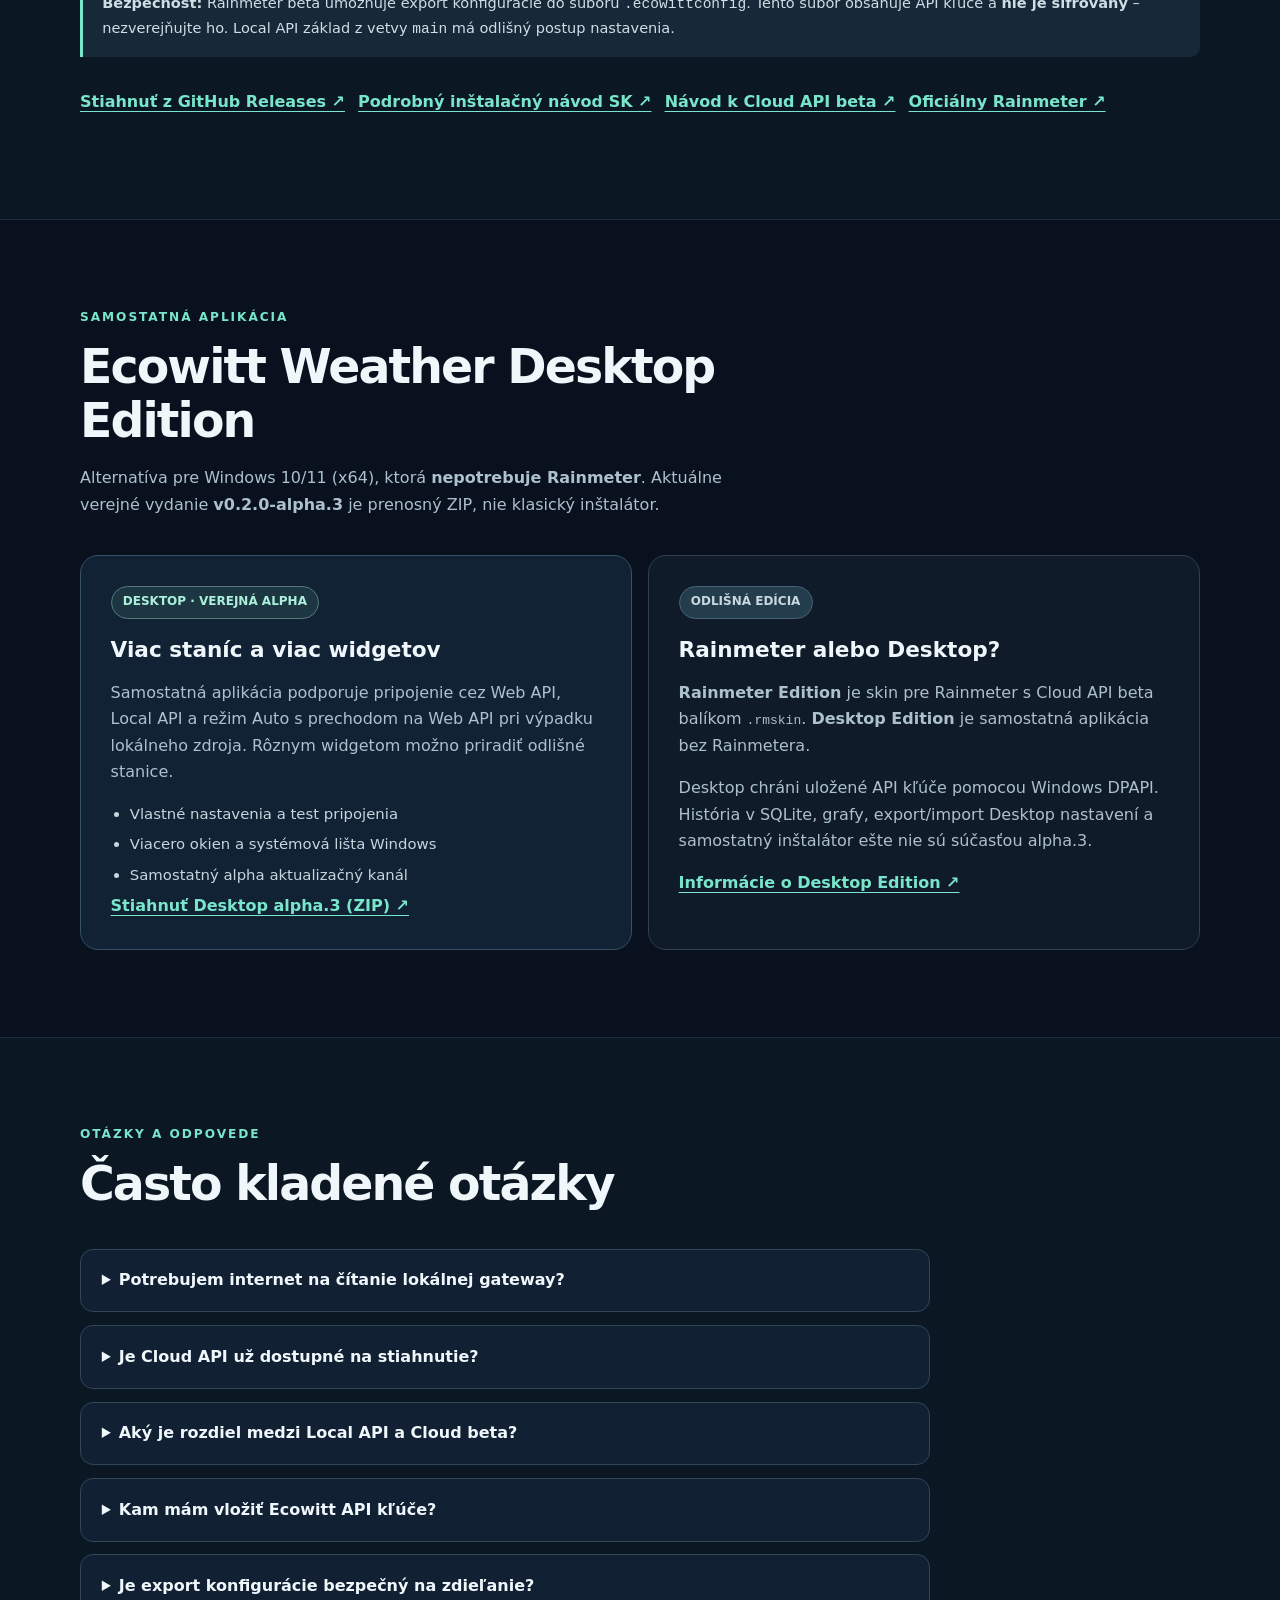
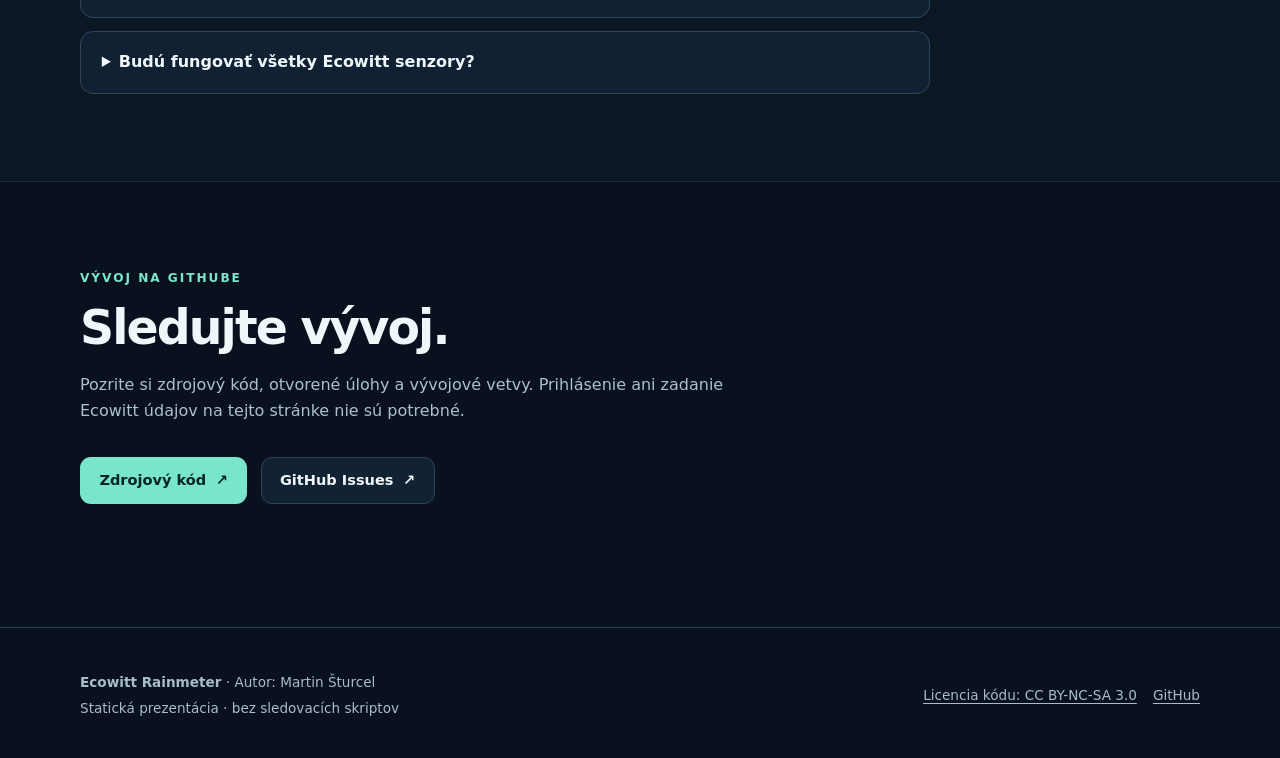
==== commit 6cad6812: "docs(T11-D2.2): align legacy Local alpha guide with Windows test results (3/4)" ====
--- a/site/index.html
+++ b/site/index.html
@@ -77,8 +77,8 @@
       <div class="container">
         <div class="section-head">
           <div class="eyebrow">ZDROJE ÚDAJOV</div>
-          <h2 id="sources-title">Local API základ. Cloud API vo verejnej bete.</h2>
-          <p>Rainmeter Edition má dva samostatné implementačné smery. Dostupný beta balík používa Cloud API; samostatný Local API základ je v zdrojovom kóde.</p>
+          <h2 id="sources-title">Archívna Local API alpha. Cloud API vo verejnej bete.</h2>
+          <p>Rainmeter Edition má aktívne vyvíjanú Cloud API beta. Staršia Local API alpha zostáva dostupná v zdrojovom kóde a ako dočasný testovací .rmskin artefakt.</p>
         </div>
         <div class="duo">
           <article class="info-card">
